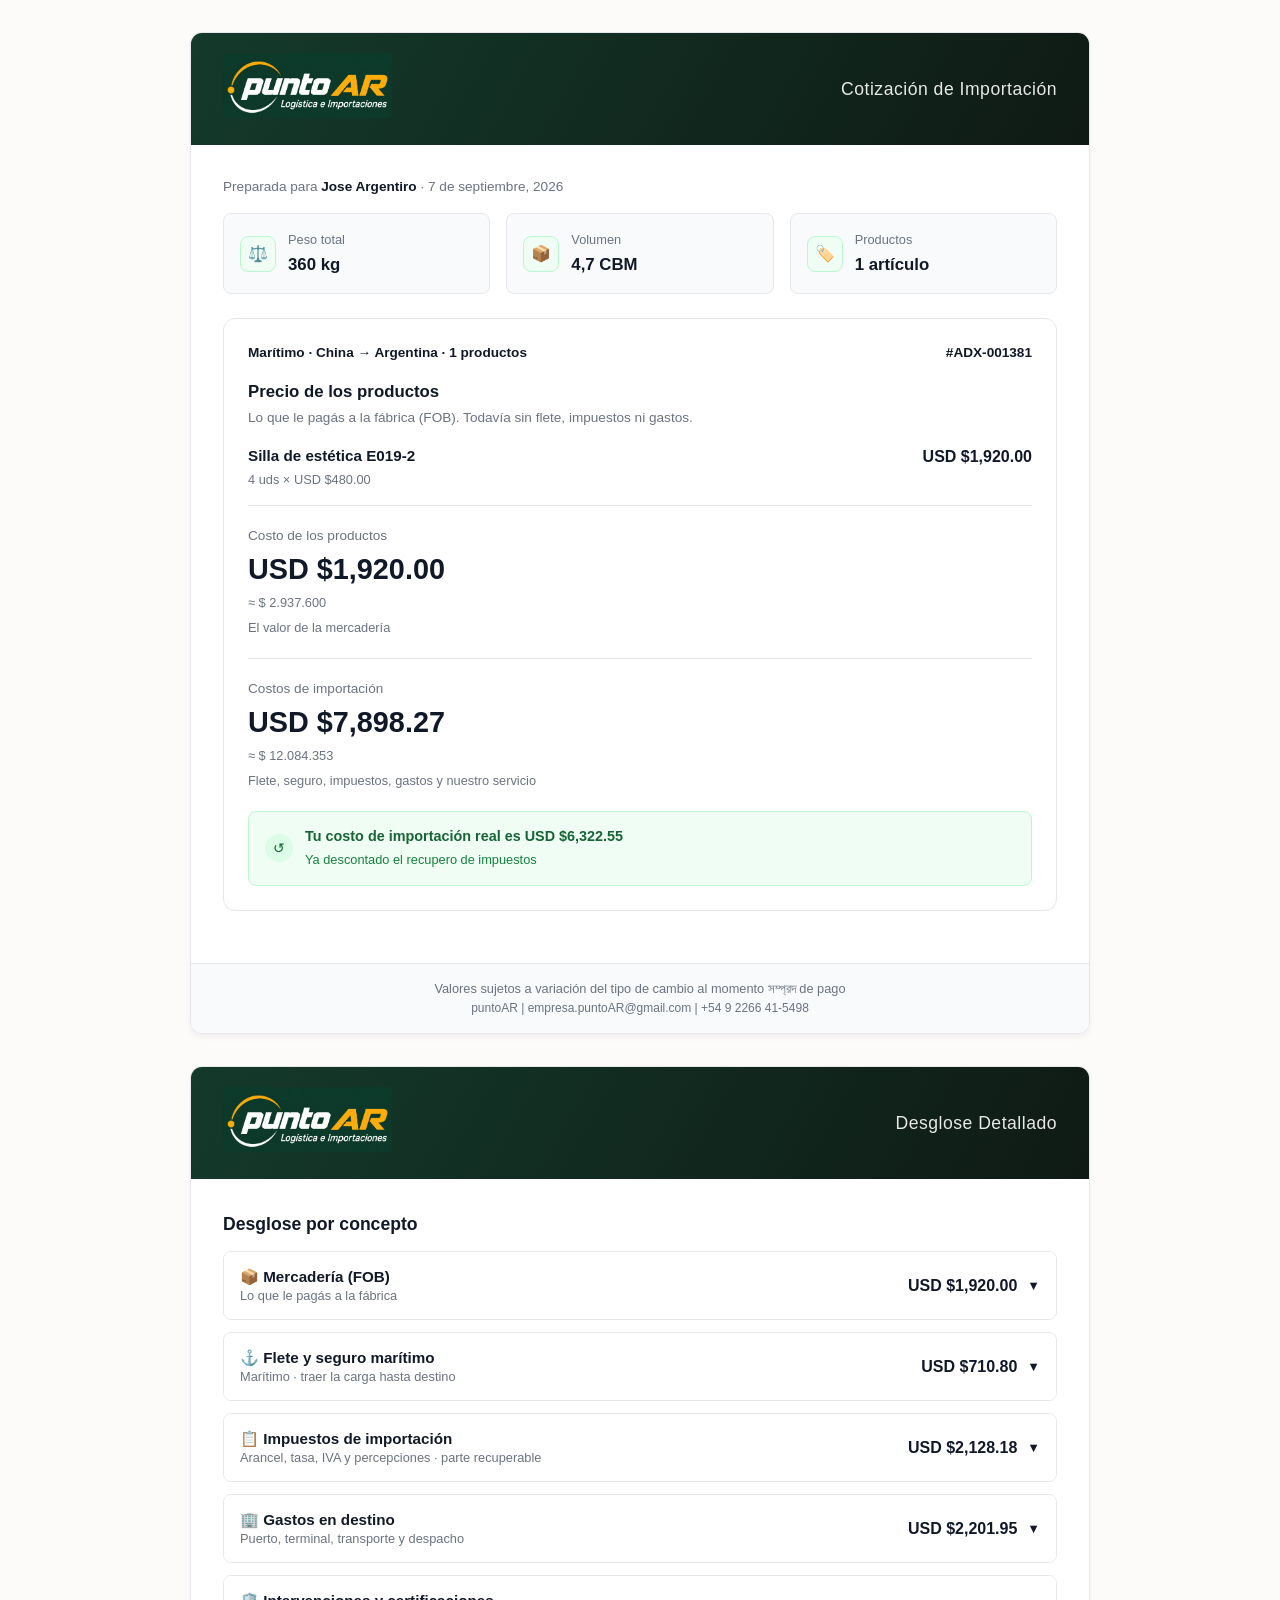
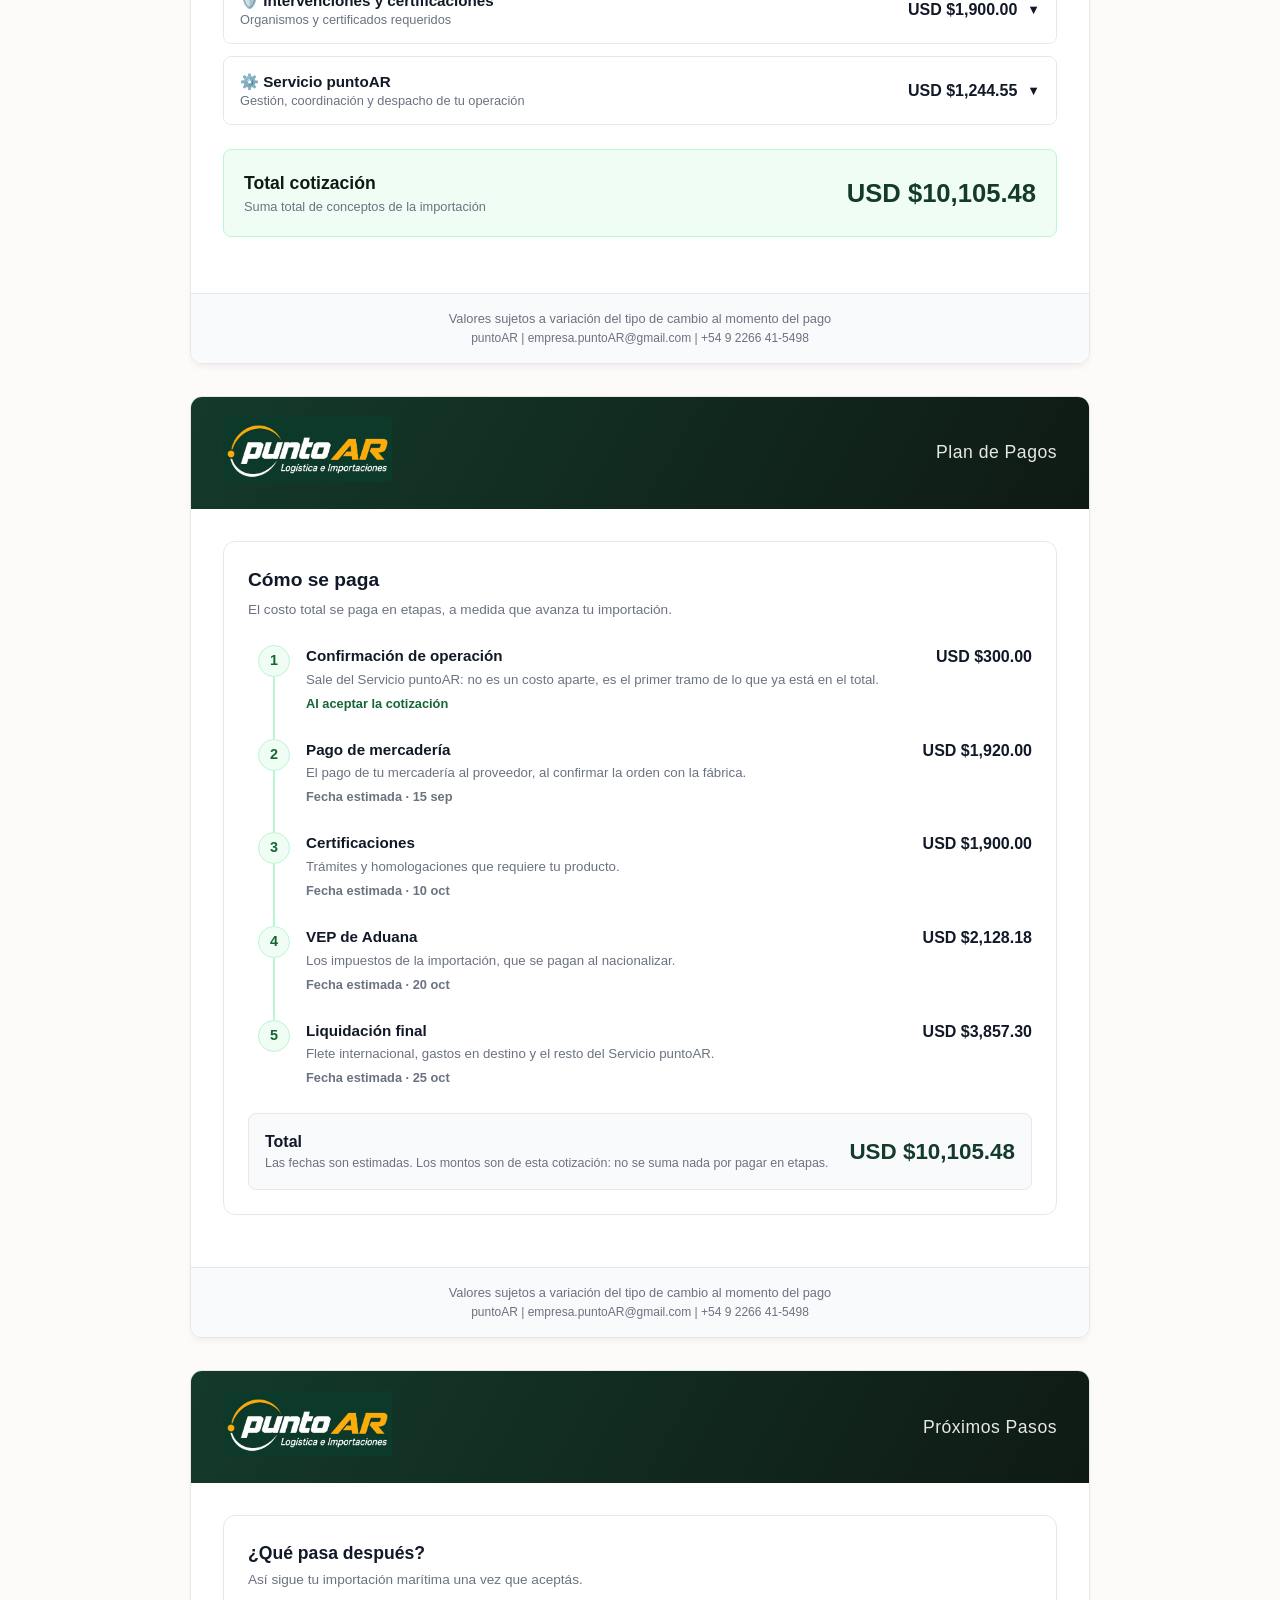
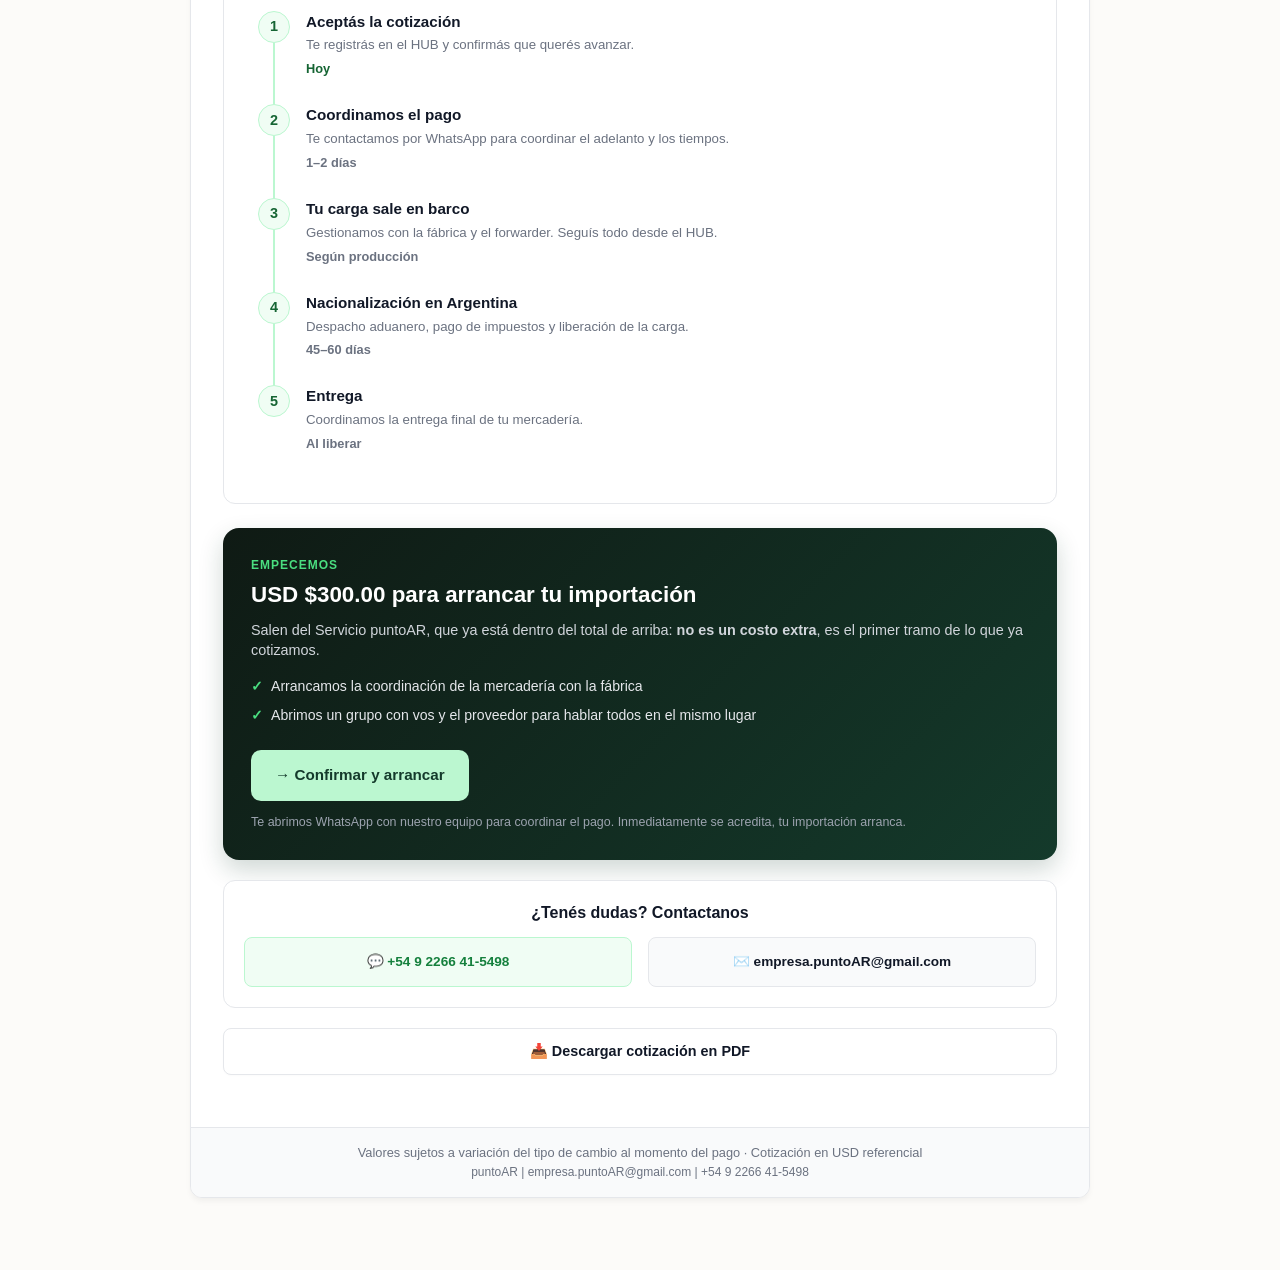
==== index.html @ 525eff0d "Update index.html" ====
<!DOCTYPE html>
<html lang="es">
<head>
    <meta charset="UTF-8">
    <meta name="viewport" content="width=device-width, initial-scale=1.0">
    <title>Cotización e Importación - PuntoAR</title>
    <style>
        :root {
            --primary-color: #143A2B;
            --primary-dark: #0F1A14;
            --bg-color: #fcfbf9;
            --card-bg: #ffffff;
            --text-main: #111827;
            --text-muted: #6b7280;
            --border-color: #e5e7eb;
            --accent-green: #f0fdf4;
            --border-green: #bbf7d0;
            --text-green: #166534;
        }
        * { box-sizing: border-box; margin: 0; padding: 0; font-family: -apple-system, BlinkMacSystemFont, 'Segoe UI', Roboto, Helvetica, Arial, sans-serif; }
        body { background-color: var(--bg-color); color: var(--text-main); line-height: 1.5; padding-bottom: 40px; }
        
        .page {
            max-width: 900px;
            margin: 32px auto;
            background: var(--card-bg);
            border: 1px solid var(--border-color);
            border-radius: 12px;
            box-shadow: 0 4px 6px -1px rgba(0, 0, 0, 0.05);
            overflow: hidden;
            display: flex;
            flex-direction: column;
            justify-content: space-between;
            page-break-after: always;
        }

        /* Encabezado actualizado con el degradado idéntico al logo de Aduanex */
        header { background: linear-gradient(120deg, rgb(20, 58, 43), rgb(15, 26, 20)); color: white; padding: 20px 32px; display: flex; justify-content: space-between; align-items: center; }
        .logo-container img { height: 65px; object-fit: contain; }
        .header-title { font-size: 1.1rem; font-weight: 500; letter-spacing: 0.5px; opacity: 0.9; }

        .page-content { padding: 32px; flex-grow: 1; }
        
        .client-info { font-size: 0.85rem; color: var(--text-muted); margin-bottom: 16px; font-weight: 500; }
        .client-info span { color: var(--text-main); font-weight: 600; }

        .summary-grid { display: grid; grid-template-columns: repeat(3, 1fr); gap: 16px; margin-bottom: 24px; }
        
        /* Estilos de las tarjetas con íconos integrados */
        .summary-card { background: #f9fafb; border: 1px solid var(--border-color); border-radius: 8px; padding: 16px; display: flex; align-items: center; gap: 12px; }
        .summary-icon { background: var(--accent-green); color: var(--text-green); width: 36px; height: 36px; border-radius: 8px; display: flex; align-items: center; justify-content: center; font-size: 1rem; flex-shrink: 0; border: 1px solid var(--border-green); }
        .summary-info span { font-size: 0.8rem; color: var(--text-muted); display: block; margin-bottom: 2px; }
        .summary-info strong { font-size: 1.05rem; color: var(--text-main); }

        .route-info { font-size: 0.85rem; color: var(--text-muted); margin-bottom: 16px; display: flex; justify-content: space-between; }
        .route-info span { font-weight: 600; color: var(--text-main); }

        .section-box { border: 1px solid var(--border-color); border-radius: 12px; padding: 24px; margin-bottom: 20px; background: white; }
        .box-title { font-size: 1.05rem; font-weight: 700; color: var(--text-main); margin-bottom: 4px; }
        .box-desc { font-size: 0.85rem; color: var(--text-muted); margin-bottom: 16px; }

        .product-item { display: flex; justify-content: space-between; align-items: flex-start; padding-bottom: 16px; border-bottom: 1px solid var(--border-color); margin-bottom: 20px; }
        .product-name { font-weight: 600; font-size: 0.95rem; color: var(--text-main); }
        .product-detail { font-size: 0.8rem; color: var(--text-muted); margin-top: 2px; }
        .product-price { font-weight: 700; font-size: 1rem; text-align: right; }

        .metric-block { margin-bottom: 20px; }
        .metric-label { font-size: 0.85rem; color: var(--text-muted); font-weight: 500; }
        .metric-value { font-size: 1.8rem; font-weight: 800; color: var(--text-main); margin-top: 2px; }
        .metric-sub { font-size: 0.8rem; color: var(--text-muted); margin-top: 2px; }

        .recupero-banner { background-color: var(--accent-green); border: 1px solid var(--border-green); border-radius: 8px; padding: 14px 16px; display: flex; align-items: center; gap: 12px; margin-top: 20px; }
        .recupero-icon { background: #dcfce7; color: var(--text-green); width: 28px; height: 28px; border-radius: 50%; display: flex; align-items: center; justify-content: center; font-size: 0.9rem; flex-shrink: 0; }
        .recupero-text strong { font-size: 0.9rem; color: var(--text-green); display: block; }
        .recupero-text span { font-size: 0.8rem; color: #15803d; }

        /* Botón de Descarga PDF */
        .btn-pdf { display: flex; align-items: center; justify-content: center; gap: 8px; width: 100%; background: #ffffff; border: 1px solid var(--border-color); border-radius: 8px; padding: 14px; font-weight: 600; font-size: 0.9rem; color: var(--text-main); cursor: pointer; text-decoration: none; margin-bottom: 20px; box-shadow: 0 1px 2px rgba(0,0,0,0.02); transition: background 0.2s; }
        .btn-pdf:hover { background: #f9fafb; }

        /* Acordeones y líneas de tiempo */
        .accordion-item { border: 1px solid var(--border-color); border-radius: 8px; margin-bottom: 12px; background: white; overflow: hidden; }
        .accordion-header { width: 100%; display: flex; justify-content: space-between; align-items: center; padding: 16px; background: #fff; border: none; cursor: pointer; text-align: left; }
        .accordion-header:hover { background: #f9fafb; }
        .accordion-title { font-weight: 700; font-size: 0.95rem; color: var(--text-main); display: flex; align-items: center; gap: 10px; }
        .accordion-subtitle { font-size: 0.8rem; color: var(--text-muted); margin-top: 2px; }
        .accordion-price { font-weight: 700; font-size: 1rem; color: var(--text-main); display: flex; align-items: center; gap: 10px; }
        .accordion-content { display: none; padding: 16px; background: #fcfbf9; border-top: 1px solid var(--border-color); }
        .sub-row { display: flex; justify-content: space-between; font-size: 0.88rem; padding: 8px 0; border-bottom: 1px dashed var(--border-color); color: var(--text-muted); }
        .sub-row:last-child { border-bottom: none; }
        .sub-row span:last-child { font-weight: 600; color: var(--text-main); }

        /* Timeline / Etapas con montos alineados a la derecha */
        .timeline-container { position: relative; padding-left: 10px; }
        .timeline-step { display: flex; gap: 16px; margin-bottom: 24px; position: relative; align-items: flex-start; }
        .timeline-step:not(:last-child)::before { content: ''; position: absolute; left: 15px; top: 32px; bottom: -28px; width: 2px; background: var(--border-green); }
        .timeline-number { background: var(--accent-green); color: var(--text-green); width: 32px; height: 32px; border-radius: 50%; display: flex; align-items: center; justify-content: center; font-weight: 700; font-size: 0.9rem; flex-shrink: 0; border: 1px solid var(--border-green); }
        .timeline-content { display: flex; justify-content: space-between; align-items: flex-start; gap: 12px; width: 100%; }
        .timeline-text { flex-grow: 1; }
        .timeline-text h4 { font-size: 0.95rem; font-weight: 700; color: var(--text-main); margin-bottom: 2px; }
        .timeline-text p { font-size: 0.83rem; color: var(--text-muted); }
        .timeline-text .time-badge { font-size: 0.8rem; color: var(--text-green); font-weight: 600; margin-top: 4px; display: inline-block; }
        .timeline-amount { font-weight: 800; font-size: 1rem; color: var(--text-main); text-align: right; white-space: nowrap; }

        /* Tarjeta oscura "Empecemos" */
        .dark-card { background: linear-gradient(135deg, #0F1A14, #143A2B); color: white; border-radius: 16px; padding: 28px; margin-bottom: 20px; box-shadow: 0 10px 25px rgba(20, 58, 43, 0.2); }
        .dark-card h3 { font-size: 1.4rem; font-weight: 800; margin-bottom: 8px; }
        .dark-card p { font-size: 0.9rem; color: #d1d5db; margin-bottom: 16px; line-height: 1.4; }
        .feature-list { list-style: none; margin-bottom: 24px; }
        .feature-list li { font-size: 0.88rem; color: #e5e7eb; margin-bottom: 8px; display: flex; align-items: center; gap: 8px; }
        .feature-list li span { color: #4ade80; font-weight: bold; }
        .btn-confirm { background: #bbf7d0; color: #143A2B; border: none; padding: 14px 24px; border-radius: 10px; font-weight: 700; font-size: 0.95rem; cursor: pointer; display: inline-flex; align-items: center; gap: 8px; text-decoration: none; transition: background 0.2s; }
        .btn-confirm:hover { background: #86efac; }

        /* Contacto Grid Optimizado */
        .contact-grid { display: grid; grid-template-columns: 1fr 1fr; gap: 16px; margin-top: 10px; }
        .contact-box { background: #f9fafb; border: 1px solid var(--border-color); border-radius: 8px; padding: 14px 10px; text-align: center; text-decoration: none; color: var(--text-main); display: flex; align-items: center; justify-content: center; gap: 8px; font-weight: 600; font-size: 0.85rem; }
        .contact-box.whatsapp { background: #f0fdf4; border-color: #bbf7d0; color: #15803d; }

        footer { text-align: center; font-size: 0.8rem; color: var(--text-muted); border-top: 1px solid var(--border-color); padding: 16px 20px; line-height: 1.4; background: #f9fafb; }
        footer div { margin-top: 2px; font-size: 0.75rem; }

        /* Media Queries */
        @media (max-width: 600px) {
            body { padding: 12px; }
            .page { margin: 12px auto; border-radius: 8px; }
            .page-content { padding: 16px; }
            header { padding: 16px; flex-direction: column; gap: 10px; text-align: center; }
            .summary-grid { grid-template-columns: 1fr; gap: 10px; }
            .timeline-content { flex-direction: column; align-items: flex-start; gap: 6px; }
            .timeline-amount { text-align: left; }
            .contact-grid { grid-template-columns: 1fr; }
            .contact-box.whatsapp { font-size: 0.9rem; letter-spacing: -0.2px; }
        }

        @media print {
            body { background: white; -webkit-print-color-adjust: exact; print-color-adjust: exact; }
            .page { border: none; box-shadow: none; margin: 0; max-width: 100%; page-break-after: always; }
            .accordion-content { display: block !important; }
            .btn-pdf { display: none !important; }
        }
    </style>
</head>
<body>

    <!-- ================= PÁGINA 1: RESUMEN EJECUTIVO ================= -->
    <div class="page">
        <div>
            <header>
                <div class="logo-container">
                    <img src="puntoAR_logo_placa_blanca_alargada2.png" alt="PuntoAR Logo">
                </div>
                <div class="header-title">Cotización de Importación</div>
            </header>

            <div class="page-content">
                <div class="client-info">
                    Preparada para <span>Jose Argentiro</span> · 7 de septiembre, 2026
                </div>

                <!-- Tarjetas superiores con íconos agregados -->
                <div class="summary-grid">
                    <div class="summary-card">
                        <div class="summary-icon">⚖️</div>
                        <div class="summary-info">
                            <span>Peso total</span>
                            <strong>360 kg</strong>
                        </div>
                    </div>
                    <div class="summary-card">
                        <div class="summary-icon">📦</div>
                        <div class="summary-info">
                            <span>Volumen</span>
                            <strong>4,7 CBM</strong>
                        </div>
                    </div>
                    <div class="summary-card">
                        <div class="summary-icon">🏷️</div>
                        <div class="summary-info">
                            <span>Productos</span>
                            <strong>1 artículo</strong>
                        </div>
                    </div>
                </div>

                <div class="section-box">
                    <div class="route-info">
                        <span>Marítimo · China → Argentina · 1 productos</span>
                        <span>#ADX-001381</span>
                    </div>

                    <div class="box-title">Precio de los productos</div>
                    <div class="box-desc">Lo que le pagás a la fábrica (FOB). Todavía sin flete, impuestos ni gastos.</div>

                    <div class="product-item">
                        <div>
                            <div class="product-name">Silla de estética E019-2</div>
                            <div class="product-detail">4 uds × USD $480.00</div>
                        </div>
                        <div class="product-price">USD $1,920.00</div>
                    </div>

                    <div class="metric-block" style="border-bottom: 1px solid var(--border-color); padding-bottom: 20px; margin-bottom: 20px;">
                        <div class="metric-label">Costo de los productos</div>
                        <div class="metric-value">USD $1,920.00</div>
                        <div class="metric-sub">≈ $ 2.937.600</div>
                        <div style="font-size: 0.8rem; color: var(--text-muted); margin-top: 6px;">El valor de la mercadería</div>
                    </div>

                    <div class="metric-block">
                        <div class="metric-label">Costos de importación</div>
                        <div class="metric-value">USD $7,898.27</div>
                        <div class="metric-sub">≈ $ 12.084.353</div>
                        <div style="font-size: 0.8rem; color: var(--text-muted); margin-top: 6px;">Flete, seguro, impuestos, gastos y nuestro servicio</div>
                    </div>

                    <!-- Banner de Recupero -->
                    <div class="recupero-banner">
                        <div class="recupero-icon">↺</div>
                        <div class="recupero-text">
                            <strong>Tu costo de importación real es USD $6,322.55</strong>
                            <span>Ya descontado el recupero de impuestos</span>
                        </div>
                    </div>
                </div>
            </div>
        </div>

        <footer>
            Valores sujetos a variación del tipo de cambio al momento সম্প্রদ de pago
            <div>puntoAR | empresa.puntoAR@gmail.com | +54 9 2266 41-5498</div>
        </footer>
    </div>

    <!-- ================= PÁGINA 2: DESGLOSE DETALLADO CON ACORDEONES ================= -->
    <div class="page">
        <div>
            <header>
                <div class="logo-container">
                    <img src="puntoAR_logo_placa_blanca_alargada2.png" alt="PuntoAR Logo">
                </div>
                <div class="header-title">Desglose Detallado</div>
            </header>

            <div class="page-content">
                <div style="margin-bottom: 24px;">
                    <h3 style="font-size: 1.1rem; margin-bottom: 14px; font-weight: 700;">Desglose por concepto</h3>

                    <!-- 1. Mercadería (FOB) -->
                    <div class="accordion-item">
                        <button class="accordion-header" onclick="toggleAccordion('fob-content', this)">
                            <div>
                                <div class="accordion-title">📦 Mercadería (FOB)</div>
                                <div class="accordion-subtitle">Lo que le pagás a la fábrica</div>
                            </div>
                            <div class="accordion-price">USD $1,920.00 <span style="font-size:0.8rem">▼</span></div>
                        </button>
                        <div id="fob-content" class="accordion-content">
                            <div class="sub-row"><span>Silla de estética E019-2 (4 uds)</span><span>USD $1,920.00</span></div>
                        </div>
                    </div>

                    <!-- 2. Flete y seguro marítimo -->
                    <div class="accordion-item">
                        <button class="accordion-header" onclick="toggleAccordion('flete-content', this)">
                            <div>
                                <div class="accordion-title">⚓ Flete y seguro marítimo</div>
                                <div class="accordion-subtitle">Marítimo · traer la carga hasta destino</div>
                            </div>
                            <div class="accordion-price">USD $710.80 <span style="font-size:0.8rem">▼</span></div>
                        </button>
                        <div id="flete-content" class="accordion-content">
                            <div class="sub-row"><span>Flete internacional</span><span>USD $684.75</span></div>
                            <div class="sub-row"><span>Seguro internacional</span><span>USD $26.05</span></div>
                        </div>
                    </div>

                    <!-- 3. Impuestos de importación -->
                    <div class="accordion-item">
                        <button class="accordion-header" onclick="toggleAccordion('impuestos-content', this)">
                            <div>
                                <div class="accordion-title">📋 Impuestos de importación</div>
                                <div class="accordion-subtitle">Arancel, tasa, IVA y percepciones · parte recuperable</div>
                            </div>
                            <div class="accordion-price">USD $2,128.18 <span style="font-size:0.8rem">▼</span></div>
                        </button>
                        <div id="impuestos-content" class="accordion-content">
                            <div class="sub-row"><span>Derechos de importación (arancel)</span><span>USD $473.54</span></div>
                            <div class="sub-row"><span>Tasa estadística</span><span>USD $78.92</span></div>
                            <div class="sub-row"><span>IVA</span><span>USD $668.49</span></div>
                            <div class="sub-row"><span>IVA adicional</span><span>USD $636.65</span></div>
                            <div class="sub-row"><span>Percepción IIBB</span><span>USD $79.58</span></div>
                            <div class="sub-row"><span>Percepción Ganancias</span><span>USD $191.00</span></div>
                        </div>
                    </div>

                    <!-- 4. Gastos en destino -->
                    <div class="accordion-item">
                        <button class="accordion-header" onclick="toggleAccordion('gastos-content', this)">
                            <div>
                                <div class="accordion-title">🏢 Gastos en destino</div>
                                <div class="accordion-subtitle">Puerto, terminal, transporte y despacho</div>
                            </div>
                            <div class="accordion-price">USD $2,201.95 <span style="font-size:0.8rem">▼</span></div>
                        </button>
                        <div id="gastos-content" class="accordion-content">
                            <div class="sub-row"><span>Tasa AGP (LCL)</span><span>USD $18.89</span></div>
                            <div class="sub-row"><span>Manejo de documentación (LCL)</span><span>USD $75.00</span></div>
                            <div class="sub-row"><span>Gastos administrativos depósito LCL</span><span>USD $80.00</span></div>
                            <div class="sub-row"><span>CF TLAT</span><span>USD $90.00</span></div>
                            <div class="sub-row"><span>Gastos operativos</span><span>USD $300.00</span></div>
                            <div class="sub-row"><span>Desconsolidación</span><span>USD $118.06</span></div>
                            <div class="sub-row"><span>Emisión BL</span><span>USD $65.00</span></div>
                            <div class="sub-row"><span>Depósito fiscal LCL 0 - 5 m³</span><span>USD $865.00</span></div>
                            <div class="sub-row"><span>Entrega LCL 0 - 5 m³</span><span>USD $165.00</span></div>
                            <div class="sub-row"><span>Aduana y liberación</span><span>USD $350.00</span></div>
                        </div>
                    </div>

                    <!-- 5. Intervenciones y certificaciones -->
                    <div class="accordion-item">
                        <button class="accordion-header" onclick="toggleAccordion('cert-content', this)">
                            <div>
                                <div class="accordion-title">🛡️ Intervenciones y certificaciones</div>
                                <div class="accordion-subtitle">Organismos y certificados requeridos</div>
                            </div>
                            <div class="accordion-price">USD $1,900.00 <span style="font-size:0.8rem">▼</span></div>
                        </button>
                        <div id="cert-content" class="accordion-content">
                            <div class="sub-row"><span>ANMAT</span><span>USD $600.00</span></div>
                            <div class="sub-row"><span>Seguridad Eléctrica (certificación completa)</span><span>USD $1,300.00</span></div>
                        </div>
                    </div>

                    <!-- 6. Servicio puntoAR -->
                    <div class="accordion-item">
                        <button class="accordion-header" onclick="toggleAccordion('aduanex-content', this)">
                            <div>
                                <div class="accordion-title">⚙️ Servicio puntoAR</div>
                                <div class="accordion-subtitle">Gestión, coordinación y despacho de tu operación</div>
                            </div>
                            <div class="accordion-price">USD $1,244.55 <span style="font-size:0.8rem">▼</span></div>
                        </button>
                        <div id="aduanex-content" class="accordion-content">
                            <div class="sub-row"><span>Gestión y coordinación de la operación</span><span>USD $1,244.55</span></div>
                        </div>
                    </div>

                </div>

                <!-- Total de la cotización -->
                <div style="background: #f0fdf4; border: 1px solid #bbf7d0; border-radius: 8px; padding: 20px; display: flex; justify-content: space-between; align-items: center; margin-bottom: 24px;">
                    <div>
                        <strong style="font-size: 1.1rem; color: var(--primary-dark);">Total cotización</strong>
                        <p style="font-size: 0.8rem; color: var(--text-muted);">Suma total de conceptos de la importación</p>
                    </div>
                    <div style="font-size: 1.6rem; font-weight: 800; color: var(--primary-color);">USD $10,105.48</div>
                </div>
            </div>
        </div>

        <footer>
            Valores sujetos a variación del tipo de cambio al momento del pago
            <div>puntoAR | empresa.puntoAR@gmail.com | +54 9 2266 41-5498</div>
        </footer>
    </div>

    <!-- ================= PÁGINA 3: CÓMO SE PAGA (ETAPAS) ================= -->
    <div class="page">
        <div>
            <header>
                <div class="logo-container">
                    <img src="puntoAR_logo_placa_blanca_alargada2.png" alt="PuntoAR Logo">
                </div>
                <div class="header-title">Plan de Pagos</div>
            </header>

            <div class="page-content">
                <div class="section-box">
                    <div class="box-title" style="font-size: 1.2rem; margin-bottom: 6px;">Cómo se paga</div>
                    <div class="box-desc" style="margin-bottom: 24px;">El costo total se paga en etapas, a medida que avanza tu importación.</div>

                    <!-- Lista de pagos por etapas con montos alineados a la derecha -->
                    <div class="timeline-container">
                        <div class="timeline-step">
                            <div class="timeline-number">1</div>
                            <div class="timeline-content">
                                <div class="timeline-text">
                                    <h4>Confirmación de operación</h4>
                                    <p>Sale del Servicio puntoAR: no es un costo aparte, es el primer tramo de lo que ya está en el total.</p>
                                    <span class="time-badge">Al aceptar la cotización</span>
                                </div>
                                <div class="timeline-amount">USD $300.00</div>
                            </div>
                        </div>

                        <div class="timeline-step">
                            <div class="timeline-number">2</div>
                            <div class="timeline-content">
                                <div class="timeline-text">
                                    <h4>Pago de mercadería</h4>
                                    <p>El pago de tu mercadería al proveedor, al confirmar la orden con la fábrica.</p>
                                    <span class="time-badge" style="color: var(--text-muted);">Fecha estimada · 15 sep</span>
                                </div>
                                <div class="timeline-amount">USD $1,920.00</div>
                            </div>
                        </div>

                        <div class="timeline-step">
                            <div class="timeline-number">3</div>
                            <div class="timeline-content">
                                <div class="timeline-text">
                                    <h4>Certificaciones</h4>
                                    <p>Trámites y homologaciones que requiere tu producto.</p>
                                    <span class="time-badge" style="color: var(--text-muted);">Fecha estimada · 10 oct</span>
                                </div>
                                <div class="timeline-amount">USD $1,900.00</div>
                            </div>
                        </div>

                        <div class="timeline-step">
                            <div class="timeline-number">4</div>
                            <div class="timeline-content">
                                <div class="timeline-text">
                                    <h4>VEP de Aduana</h4>
                                    <p>Los impuestos de la importación, que se pagan al nacionalizar.</p>
                                    <span class="time-badge" style="color: var(--text-muted);">Fecha estimada · 20 oct</span>
                                </div>
                                <div class="timeline-amount">USD $2,128.18</div>
                            </div>
                        </div>

                        <div class="timeline-step">
                            <div class="timeline-number">5</div>
                            <div class="timeline-content">
                                <div class="timeline-text">
                                    <h4>Liquidación final</h4>
                                    <p>Flete internacional, gastos en destino y el resto del Servicio puntoAR.</p>
                                    <span class="time-badge" style="color: var(--text-muted);">Fecha estimada · 25 oct</span>
                                </div>
                                <div class="timeline-amount">USD $3,857.30</div>
                            </div>
                        </div>
                    </div>

                    <!-- Total box menor -->
                    <div style="background: #f9fafb; border: 1px solid var(--border-color); border-radius: 8px; padding: 16px; margin-top: 24px; display: flex; justify-content: space-between; align-items: center;">
                        <div>
                            <strong style="font-size: 1rem; color: var(--text-main);">Total</strong>
                            <p style="font-size: 0.78rem; color: var(--text-muted);">Las fechas son estimadas. Los montos son de esta cotización: no se suma nada por pagar en etapas.</p>
                        </div>
                        <div style="font-size: 1.4rem; font-weight: 800; color: var(--primary-color);">USD $10,105.48</div>
                    </div>
                </div>
            </div>
        </div>

        <footer>
            Valores sujetos a variación del tipo de cambio al momento del pago
            <div>puntoAR | empresa.puntoAR@gmail.com | +54 9 2266 41-5498</div>
        </footer>
    </div>

    <!-- ================= PÁGINA 4: QUÉ PASA DESPUÉS Y EMPECEMOS ================= -->
    <div class="page">
        <div>
            <header>
                <div class="logo-container">
                    <img src="puntoAR_logo_placa_blanca_alargada2.png" alt="PuntoAR Logo">
                </div>
                <div class="header-title">Próximos Pasos</div>
            </header>

            <div class="page-content">
                <!-- ¿Qué pasa después? -->
                <div class="section-box" style="margin-bottom: 24px;">
                    <div class="box-title" style="font-size: 1.1rem; margin-bottom: 4px;">¿Qué pasa después?</div>
                    <div class="box-desc" style="margin-bottom: 20px;">Así sigue tu importación marítima una vez que aceptás.</div>

                    <div class="timeline-container">
                        <div class="timeline-step">
                            <div class="timeline-number">1</div>
                            <div class="timeline-content">
                                <div class="timeline-text">
                                    <h4>Aceptás la cotización</h4>
                                    <p>Te registrás en el HUB y confirmás que querés avanzar.</p>
                                    <span class="time-badge">Hoy</span>
                                </div>
                            </div>
                        </div>

                        <div class="timeline-step">
                            <div class="timeline-number">2</div>
                            <div class="timeline-content">
                                <div class="timeline-text">
                                    <h4>Coordinamos el pago</h4>
                                    <p>Te contactamos por WhatsApp para coordinar el adelanto y los tiempos.</p>
                                    <span class="time-badge" style="color: var(--text-muted);">1–2 días</span>
                                </div>
                            </div>
                        </div>

                        <div class="timeline-step">
                            <div class="timeline-number">3</div>
                            <div class="timeline-content">
                                <div class="timeline-text">
                                    <h4>Tu carga sale en barco</h4>
                                    <p>Gestionamos con la fábrica y el forwarder. Seguís todo desde el HUB.</p>
                                    <span class="time-badge" style="color: var(--text-muted);">Según producción</span>
                                </div>
                            </div>
                        </div>

                        <div class="timeline-step">
                            <div class="timeline-number">4</div>
                            <div class="timeline-content">
                                <div class="timeline-text">
                                    <h4>Nacionalización en Argentina</h4>
                                    <p>Despacho aduanero, pago de impuestos y liberación de la carga.</p>
                                    <span class="time-badge" style="color: var(--text-muted);">45–60 días</span>
                                </div>
                            </div>
                        </div>

                        <div class="timeline-step">
                            <div class="timeline-number">5</div>
                            <div class="timeline-content">
                                <div class="timeline-text">
                                    <h4>Entrega</h4>
                                    <p>Coordinamos la entrega final de tu mercadería.</p>
                                    <span class="time-badge" style="color: var(--text-muted);">Al liberar</span>
                                </div>
                            </div>
                        </div>
                    </div>
                </div>

                <!-- Tarjeta Oscura Empecemos -->
                <div class="dark-card">
                    <span style="font-size: 0.75rem; font-weight: 700; letter-spacing: 1px; color: #4ade80; text-transform: uppercase; display: block; margin-bottom: 4px;">Empecemos</span>
                    <h3>USD $300.00 para arrancar tu importación</h3>
                    <p>Salen del Servicio puntoAR, que ya está dentro del total de arriba: <strong>no es un costo extra</strong>, es el primer tramo de lo que ya cotizamos.</p>
                    
                    <ul class="feature-list">
                        <li><span>✓</span> Arrancamos la coordinación de la mercadería con la fábrica</li>
                        <li><span>✓</span> Abrimos un grupo con vos y el proveedor para hablar todos en el mismo lugar</li>
                    </ul>

                    <a href="https://wa.me/5492266415498" target="_blank" class="btn-confirm">
                        → Confirmar y arrancar
                    </a>
                    <div style="font-size: 0.78rem; color: #9ca3af; margin-top: 12px;">
                        Te abrimos WhatsApp con nuestro equipo para coordinar el pago. Inmediatamente se acredita, tu importación arranca.
                    </div>
                </div>

                <!-- Bloque de Dudas / Contacto -->
                <div class="section-box" style="text-align: center; padding: 20px;">
                    <div style="font-weight: 700; font-size: 1rem; margin-bottom: 12px;">¿Tenés dudas? Contactanos</div>
                    <div class="contact-grid">
                        <a href="https://wa.me/5492266415498" class="contact-box whatsapp">
                            💬 +54 9 2266 41-5498
                        </a>
                        <a href="mailto:empresa.puntoAR@gmail.com" class="contact-box">
                            ✉️ empresa.puntoAR@gmail.com
                        </a>
                    </div>
                </div>

                <!-- Botón de Descarga PDF al final -->
                <button onclick="guardarPDF()" class="btn-pdf">
                    📥 Descargar cotización en PDF
                </button>
            </div>
        </div>

        <footer>
            Valores sujetos a variación del tipo de cambio al momento del pago · Cotización en USD referencial
            <div>puntoAR | empresa.puntoAR@gmail.com | +54 9 2266 41-5498</div>
        </footer>
    </div>

    <script>
        function toggleAccordion(id, btn) {
            const content = document.getElementById(id);
            const arrow = btn.querySelector('.accordion-price span');
            if (content.style.display === 'block') {
                content.style.display = 'none';
                arrow.textContent = '▼';
            } else {
                content.style.display = 'block';
                arrow.textContent = '▲';
            }
        }

        function guardarPDF() {
            if (navigator.share) {
                navigator.share({
                    title: 'Cotización de Importación - PuntoAR',
                    text: 'Revisá los detalles de tu cotización de importación.',
                    url: window.location.href
                }).catch(() => {
                    window.print();
                });
            } else {
                window.print();
            }
        }
    </script>
</body>
</html>
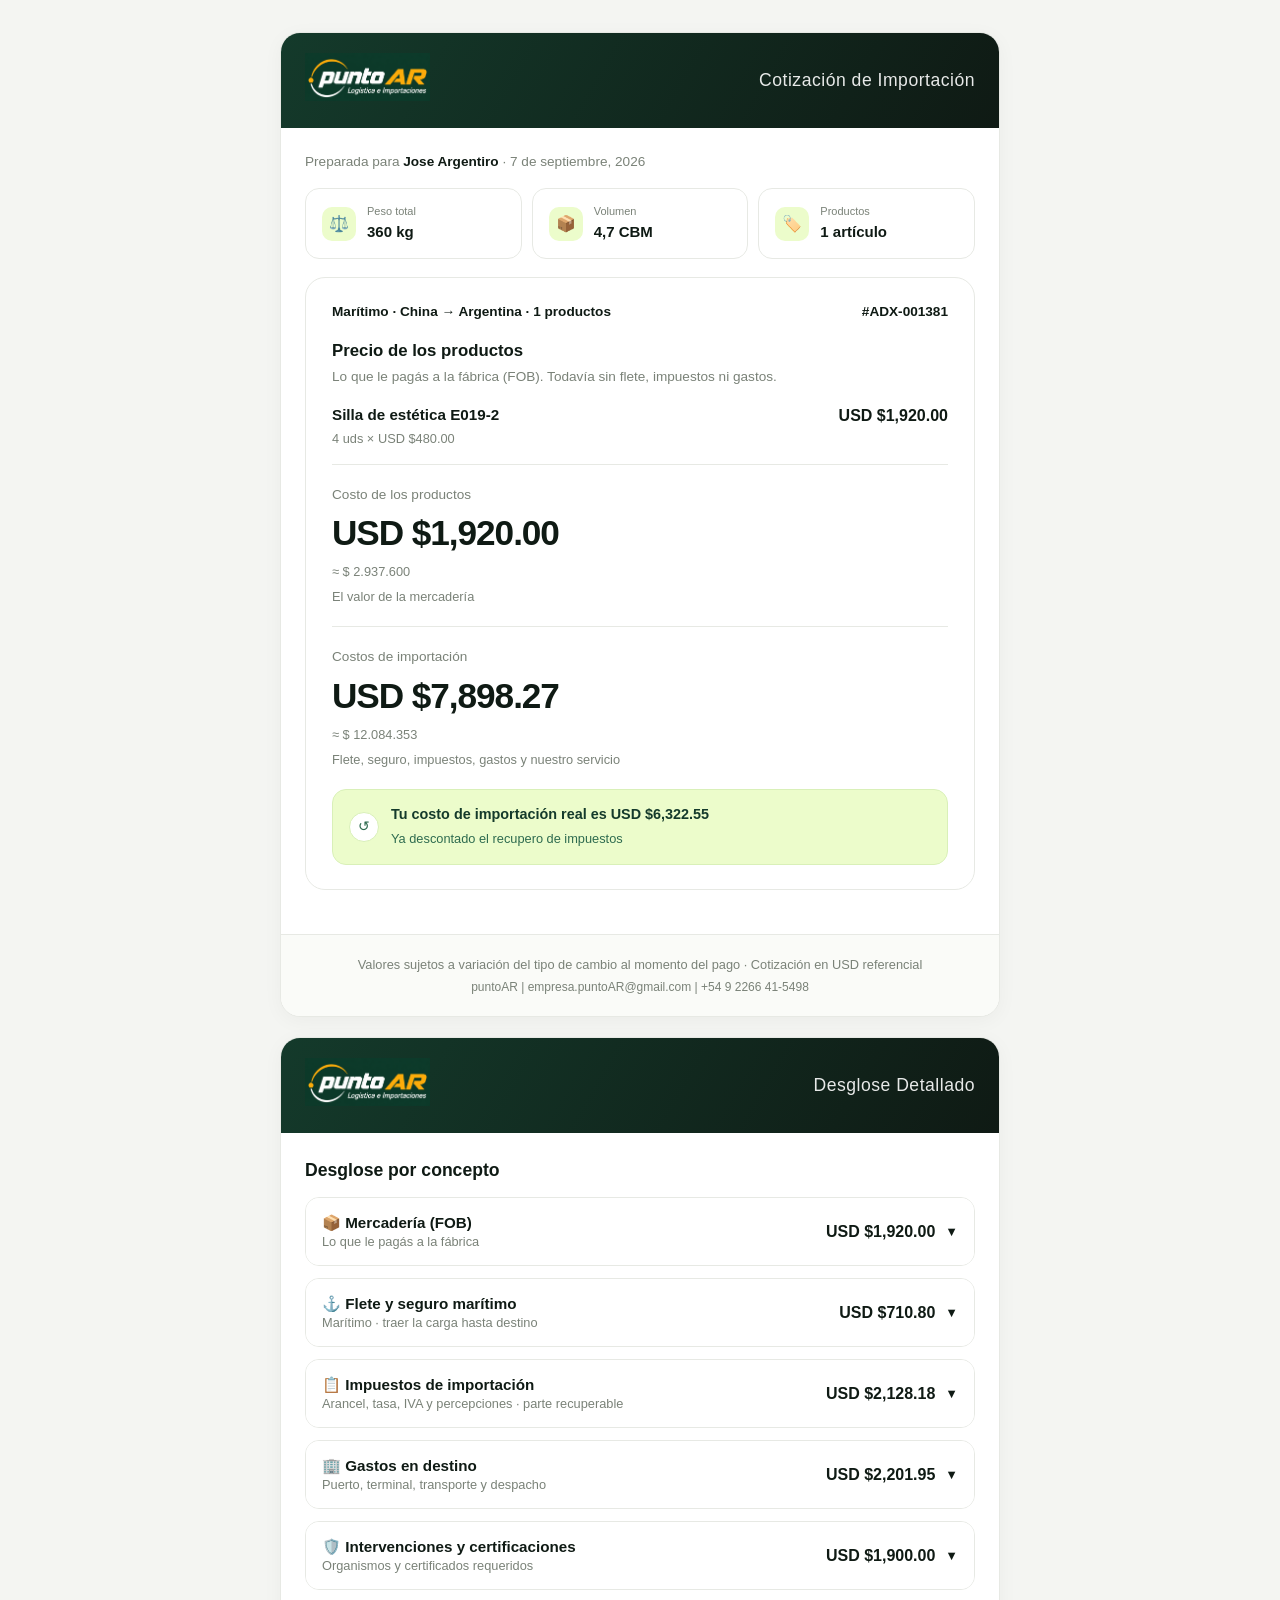
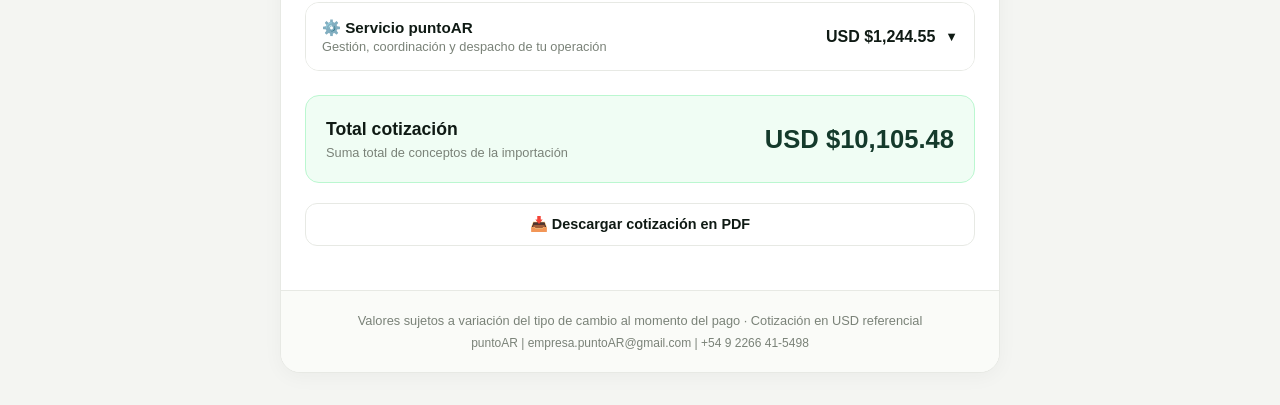
==== commit f8027de2: "Update index.html" ====
--- a/index.html
+++ b/index.html
@@ -8,25 +8,26 @@
         :root {
             --primary-color: #143A2B;
             --primary-dark: #0F1A14;
-            --bg-color: #fcfbf9;
+            --bg-color: #f4f5f2;
             --card-bg: #ffffff;
-            --text-main: #111827;
-            --text-muted: #6b7280;
-            --border-color: #e5e7eb;
-            --accent-green: #f0fdf4;
-            --border-green: #bbf7d0;
-            --text-green: #166534;
+            --text-main: #0F1A14;
+            --text-muted: #7A8278;
+            --border-color: #e7e9e4;
+            --accent-green: #ecfccb;
+            --border-green: #d9f0b8;
+            --text-green: #2E6B4F;
         }
         * { box-sizing: border-box; margin: 0; padding: 0; font-family: -apple-system, BlinkMacSystemFont, 'Segoe UI', Roboto, Helvetica, Arial, sans-serif; }
-        body { background-color: var(--bg-color); color: var(--text-main); line-height: 1.5; padding-bottom: 40px; }
+        body { background-color: var(--bg-color); color: var(--text-main); line-height: 1.5; padding: 12px; }
         
+        /* Contenedor principal idéntico a Aduanex (Fluido y adaptable) */
         .page {
-            max-width: 900px;
-            margin: 32px auto;
+            max-width: 720px;
+            margin: 20px auto;
             background: var(--card-bg);
             border: 1px solid var(--border-color);
-            border-radius: 12px;
-            box-shadow: 0 4px 6px -1px rgba(0, 0, 0, 0.05);
+            border-radius: 20px;
+            box-shadow: 0 4px 20px rgba(15, 26, 20, 0.04);
             overflow: hidden;
             display: flex;
             flex-direction: column;
@@ -34,107 +35,80 @@
             page-break-after: always;
         }
 
-        /* Encabezado actualizado con el degradado idéntico al logo de Aduanex */
-        header { background: linear-gradient(120deg, rgb(20, 58, 43), rgb(15, 26, 20)); color: white; padding: 20px 32px; display: flex; justify-content: space-between; align-items: center; }
-        .logo-container img { height: 65px; object-fit: contain; }
+        /* Encabezado con degradado exacto */
+        header { background: linear-gradient(120deg, rgb(20, 58, 43), rgb(15, 26, 20)); color: white; padding: 20px 24px; display: flex; justify-content: space-between; align-items: center; flex-wrap: wrap; gap: 12px; }
+        .logo-container img { height: 48px; object-fit: contain; }
         .header-title { font-size: 1.1rem; font-weight: 500; letter-spacing: 0.5px; opacity: 0.9; }
 
-        .page-content { padding: 32px; flex-grow: 1; }
+        .page-content { padding: 24px; flex-grow: 1; }
         
         .client-info { font-size: 0.85rem; color: var(--text-muted); margin-bottom: 16px; font-weight: 500; }
-        .client-info span { color: var(--text-main); font-weight: 600; }
-
-        .summary-grid { display: grid; grid-template-columns: repeat(3, 1fr); gap: 16px; margin-bottom: 24px; }
-        
-        /* Estilos de las tarjetas con íconos integrados */
-        .summary-card { background: #f9fafb; border: 1px solid var(--border-color); border-radius: 8px; padding: 16px; display: flex; align-items: center; gap: 12px; }
-        .summary-icon { background: var(--accent-green); color: var(--text-green); width: 36px; height: 36px; border-radius: 8px; display: flex; align-items: center; justify-content: center; font-size: 1rem; flex-shrink: 0; border: 1px solid var(--border-green); }
-        .summary-info span { font-size: 0.8rem; color: var(--text-muted); display: block; margin-bottom: 2px; }
-        .summary-info strong { font-size: 1.05rem; color: var(--text-main); }
-
-        .route-info { font-size: 0.85rem; color: var(--text-muted); margin-bottom: 16px; display: flex; justify-content: space-between; }
+        .client-info span { color: var(--text-main); font-weight: 700; }
+
+        /* Grilla de tarjetas superiores adaptable (Pasa a 1 columna en móviles) */
+        .summary-grid { display: grid; grid-template-columns: repeat(3, 1fr); gap: 10px; margin-bottom: 18px; }
+        .summary-card { background: rgb(255, 255, 255); border: 1px solid var(--border-color); border-radius: 14px; padding: 14px 16px; display: flex; align-items: center; gap: 11px; }
+        .summary-icon { width: 34px; height: 34px; border-radius: 10px; background: var(--accent-green); color: var(--text-green); display: grid; place-items: center; flex-shrink: 0; }
+        .summary-info span { font-size: 11px; color: var(--text-muted); display: block; }
+        .summary-info strong { font-size: 15px; font-weight: 800; color: var(--text-main); }
+
+        .route-info { font-size: 0.85rem; color: var(--text-muted); margin-bottom: 16px; display: flex; justify-content: space-between; flex-wrap: wrap; gap: 8px; }
         .route-info span { font-weight: 600; color: var(--text-main); }
 
-        .section-box { border: 1px solid var(--border-color); border-radius: 12px; padding: 24px; margin-bottom: 20px; background: white; }
-        .box-title { font-size: 1.05rem; font-weight: 700; color: var(--text-main); margin-bottom: 4px; }
+        .section-box { border: 1px solid var(--border-color); border-radius: 20px; padding: 24px 26px; margin-bottom: 20px; background: white; }
+        .box-title { font-size: 1.05rem; font-weight: 800; color: var(--text-main); margin-bottom: 4px; }
         .box-desc { font-size: 0.85rem; color: var(--text-muted); margin-bottom: 16px; }
 
-        .product-item { display: flex; justify-content: space-between; align-items: flex-start; padding-bottom: 16px; border-bottom: 1px solid var(--border-color); margin-bottom: 20px; }
-        .product-name { font-weight: 600; font-size: 0.95rem; color: var(--text-main); }
+        .product-item { display: flex; justify-content: space-between; align-items: flex-start; padding-bottom: 16px; border-bottom: 1px solid var(--border-color); margin-bottom: 20px; gap: 12px; }
+        .product-name { font-weight: 700; font-size: 0.95rem; color: var(--text-main); }
         .product-detail { font-size: 0.8rem; color: var(--text-muted); margin-top: 2px; }
-        .product-price { font-weight: 700; font-size: 1rem; text-align: right; }
+        .product-price { font-weight: 800; font-size: 1rem; text-align: right; white-space: nowrap; }
 
         .metric-block { margin-bottom: 20px; }
         .metric-label { font-size: 0.85rem; color: var(--text-muted); font-weight: 500; }
-        .metric-value { font-size: 1.8rem; font-weight: 800; color: var(--text-main); margin-top: 2px; }
+        .metric-value { font-size: 2.2rem; font-weight: 800; color: var(--text-main); margin-top: 2px; letter-spacing: -0.03em; }
         .metric-sub { font-size: 0.8rem; color: var(--text-muted); margin-top: 2px; }
 
-        .recupero-banner { background-color: var(--accent-green); border: 1px solid var(--border-green); border-radius: 8px; padding: 14px 16px; display: flex; align-items: center; gap: 12px; margin-top: 20px; }
-        .recupero-icon { background: #dcfce7; color: var(--text-green); width: 28px; height: 28px; border-radius: 50%; display: flex; align-items: center; justify-content: center; font-size: 0.9rem; flex-shrink: 0; }
-        .recupero-text strong { font-size: 0.9rem; color: var(--text-green); display: block; }
-        .recupero-text span { font-size: 0.8rem; color: #15803d; }
-
-        /* Botón de Descarga PDF */
-        .btn-pdf { display: flex; align-items: center; justify-content: center; gap: 8px; width: 100%; background: #ffffff; border: 1px solid var(--border-color); border-radius: 8px; padding: 14px; font-weight: 600; font-size: 0.9rem; color: var(--text-main); cursor: pointer; text-decoration: none; margin-bottom: 20px; box-shadow: 0 1px 2px rgba(0,0,0,0.02); transition: background 0.2s; }
-        .btn-pdf:hover { background: #f9fafb; }
-
-        /* Acordeones y líneas de tiempo */
-        .accordion-item { border: 1px solid var(--border-color); border-radius: 8px; margin-bottom: 12px; background: white; overflow: hidden; }
+        .recupero-banner { background-color: var(--accent-green); border: 1px solid var(--border-green); border-radius: 14px; padding: 14px 16px; display: flex; align-items: center; gap: 12px; margin-top: 16px; }
+        .recupero-icon { background: #ffffff; color: var(--text-green); width: 30px; height: 30px; border-radius: 50%; display: flex; align-items: center; justify-content: center; font-size: 0.9rem; flex-shrink: 0; border: 1px solid var(--border-green); }
+        .recupero-text strong { font-size: 0.9rem; color: var(--primary-color); display: block; }
+        .recupero-text span { font-size: 0.8rem; color: var(--text-green); }
+
+        /* Acordeones interactivos */
+        .accordion-item { border: 1px solid var(--border-color); border-radius: 14px; margin-bottom: 12px; background: white; overflow: hidden; }
         .accordion-header { width: 100%; display: flex; justify-content: space-between; align-items: center; padding: 16px; background: #fff; border: none; cursor: pointer; text-align: left; }
         .accordion-header:hover { background: #f9fafb; }
         .accordion-title { font-weight: 700; font-size: 0.95rem; color: var(--text-main); display: flex; align-items: center; gap: 10px; }
         .accordion-subtitle { font-size: 0.8rem; color: var(--text-muted); margin-top: 2px; }
-        .accordion-price { font-weight: 700; font-size: 1rem; color: var(--text-main); display: flex; align-items: center; gap: 10px; }
-        .accordion-content { display: none; padding: 16px; background: #fcfbf9; border-top: 1px solid var(--border-color); }
-        .sub-row { display: flex; justify-content: space-between; font-size: 0.88rem; padding: 8px 0; border-bottom: 1px dashed var(--border-color); color: var(--text-muted); }
+        .accordion-price { font-weight: 800; font-size: 1rem; color: var(--text-main); display: flex; align-items: center; gap: 10px; white-space: nowrap; }
+        .accordion-content { display: none; padding: 16px; background: #fafbf8; border-top: 1px solid var(--border-color); }
+        .sub-row { display: flex; justify-content: space-between; font-size: 0.88rem; padding: 8px 0; border-bottom: 1px dashed var(--border-color); color: var(--text-muted); gap: 10px; }
         .sub-row:last-child { border-bottom: none; }
-        .sub-row span:last-child { font-weight: 600; color: var(--text-main); }
-
-        /* Timeline / Etapas con montos alineados a la derecha */
-        .timeline-container { position: relative; padding-left: 10px; }
-        .timeline-step { display: flex; gap: 16px; margin-bottom: 24px; position: relative; align-items: flex-start; }
-        .timeline-step:not(:last-child)::before { content: ''; position: absolute; left: 15px; top: 32px; bottom: -28px; width: 2px; background: var(--border-green); }
-        .timeline-number { background: var(--accent-green); color: var(--text-green); width: 32px; height: 32px; border-radius: 50%; display: flex; align-items: center; justify-content: center; font-weight: 700; font-size: 0.9rem; flex-shrink: 0; border: 1px solid var(--border-green); }
-        .timeline-content { display: flex; justify-content: space-between; align-items: flex-start; gap: 12px; width: 100%; }
-        .timeline-text { flex-grow: 1; }
-        .timeline-text h4 { font-size: 0.95rem; font-weight: 700; color: var(--text-main); margin-bottom: 2px; }
-        .timeline-text p { font-size: 0.83rem; color: var(--text-muted); }
-        .timeline-text .time-badge { font-size: 0.8rem; color: var(--text-green); font-weight: 600; margin-top: 4px; display: inline-block; }
-        .timeline-amount { font-weight: 800; font-size: 1rem; color: var(--text-main); text-align: right; white-space: nowrap; }
-
-        /* Tarjeta oscura "Empecemos" */
-        .dark-card { background: linear-gradient(135deg, #0F1A14, #143A2B); color: white; border-radius: 16px; padding: 28px; margin-bottom: 20px; box-shadow: 0 10px 25px rgba(20, 58, 43, 0.2); }
-        .dark-card h3 { font-size: 1.4rem; font-weight: 800; margin-bottom: 8px; }
-        .dark-card p { font-size: 0.9rem; color: #d1d5db; margin-bottom: 16px; line-height: 1.4; }
-        .feature-list { list-style: none; margin-bottom: 24px; }
-        .feature-list li { font-size: 0.88rem; color: #e5e7eb; margin-bottom: 8px; display: flex; align-items: center; gap: 8px; }
-        .feature-list li span { color: #4ade80; font-weight: bold; }
-        .btn-confirm { background: #bbf7d0; color: #143A2B; border: none; padding: 14px 24px; border-radius: 10px; font-weight: 700; font-size: 0.95rem; cursor: pointer; display: inline-flex; align-items: center; gap: 8px; text-decoration: none; transition: background 0.2s; }
-        .btn-confirm:hover { background: #86efac; }
-
-        /* Contacto Grid Optimizado */
-        .contact-grid { display: grid; grid-template-columns: 1fr 1fr; gap: 16px; margin-top: 10px; }
-        .contact-box { background: #f9fafb; border: 1px solid var(--border-color); border-radius: 8px; padding: 14px 10px; text-align: center; text-decoration: none; color: var(--text-main); display: flex; align-items: center; justify-content: center; gap: 8px; font-weight: 600; font-size: 0.85rem; }
-        .contact-box.whatsapp { background: #f0fdf4; border-color: #bbf7d0; color: #15803d; }
-
-        footer { text-align: center; font-size: 0.8rem; color: var(--text-muted); border-top: 1px solid var(--border-color); padding: 16px 20px; line-height: 1.4; background: #f9fafb; }
-        footer div { margin-top: 2px; font-size: 0.75rem; }
-
-        /* Media Queries */
+        .sub-row span:last-child { font-weight: 600; color: var(--text-main); text-align: right; }
+
+        /* Botón PDF */
+        .btn-pdf { display: flex; align-items: center; justify-content: center; gap: 8px; width: 100%; background: #ffffff; border: 1px solid var(--border-color); border-radius: 12px; padding: 12px; font-weight: 700; font-size: 0.9rem; color: var(--text-main); cursor: pointer; text-decoration: none; margin-bottom: 20px; transition: background 0.2s; }
+        .btn-pdf:hover { background: #f9fafb; }
+
+        footer { text-align: center; font-size: 0.8rem; color: var(--text-muted); border-top: 1px solid var(--border-color); padding: 20px; line-height: 1.5; background: #fafbf8; }
+        footer div { margin-top: 4px; font-size: 0.75rem; }
+
+        /* Media Queries Responsivas exactas para celulares */
         @media (max-width: 600px) {
-            body { padding: 12px; }
-            .page { margin: 12px auto; border-radius: 8px; }
+            body { padding: 6px; }
+            .page { margin: 8px auto; border-radius: 14px; }
             .page-content { padding: 16px; }
-            header { padding: 16px; flex-direction: column; gap: 10px; text-align: center; }
-            .summary-grid { grid-template-columns: 1fr; gap: 10px; }
-            .timeline-content { flex-direction: column; align-items: flex-start; gap: 6px; }
-            .timeline-amount { text-align: left; }
-            .contact-grid { grid-template-columns: 1fr; }
-            .contact-box.whatsapp { font-size: 0.9rem; letter-spacing: -0.2px; }
+            header { padding: 16px; flex-direction: column; align-items: flex-start; }
+            .summary-grid { grid-template-columns: 1fr; gap: 8px; }
+            .metric-value { font-size: 1.8rem; }
+            .product-item { flex-direction: column; align-items: flex-start; gap: 8px; }
+            .product-price { text-align: left; }
+            .accordion-header { flex-direction: column; align-items: flex-start; gap: 8px; }
+            .accordion-price { width: 100%; justify-content: space-between; }
         }
 
         @media print {
-            body { background: white; -webkit-print-color-adjust: exact; print-color-adjust: exact; }
+            body { background: white; padding: 0; }
             .page { border: none; box-shadow: none; margin: 0; max-width: 100%; page-break-after: always; }
             .accordion-content { display: block !important; }
             .btn-pdf { display: none !important; }
@@ -158,7 +132,7 @@
                     Preparada para <span>Jose Argentiro</span> · 7 de septiembre, 2026
                 </div>
 
-                <!-- Tarjetas superiores con íconos agregados -->
+                <!-- Tarjetas superiores -->
                 <div class="summary-grid">
                     <div class="summary-card">
                         <div class="summary-icon">⚖️</div>
@@ -227,7 +201,7 @@
         </div>
 
         <footer>
-            Valores sujetos a variación del tipo de cambio al momento সম্প্রদ de pago
+            Valores sujetos a variación del tipo de cambio al momento del pago · Cotización en USD referencial
             <div>puntoAR | empresa.puntoAR@gmail.com | +54 9 2266 41-5498</div>
         </footer>
     </div>
@@ -244,7 +218,7 @@
 
             <div class="page-content">
                 <div style="margin-bottom: 24px;">
-                    <h3 style="font-size: 1.1rem; margin-bottom: 14px; font-weight: 700;">Desglose por concepto</h3>
+                    <h3 style="font-size: 1.1rem; margin-bottom: 14px; font-weight: 800;">Desglose por concepto</h3>
 
                     <!-- 1. Mercadería (FOB) -->
                     <div class="accordion-item">
@@ -349,225 +323,14 @@
                 </div>
 
                 <!-- Total de la cotización -->
-                <div style="background: #f0fdf4; border: 1px solid #bbf7d0; border-radius: 8px; padding: 20px; display: flex; justify-content: space-between; align-items: center; margin-bottom: 24px;">
+                <div style="background: #f0fdf4; border: 1px solid #bbf7d0; border-radius: 14px; padding: 20px; display: flex; justify-content: space-between; align-items: center; margin-bottom: 20px; flex-wrap: wrap; gap: 10px;">
                     <div>
                         <strong style="font-size: 1.1rem; color: var(--primary-dark);">Total cotización</strong>
                         <p style="font-size: 0.8rem; color: var(--text-muted);">Suma total de conceptos de la importación</p>
                     </div>
                     <div style="font-size: 1.6rem; font-weight: 800; color: var(--primary-color);">USD $10,105.48</div>
                 </div>
-            </div>
-        </div>
-
-        <footer>
-            Valores sujetos a variación del tipo de cambio al momento del pago
-            <div>puntoAR | empresa.puntoAR@gmail.com | +54 9 2266 41-5498</div>
-        </footer>
-    </div>
-
-    <!-- ================= PÁGINA 3: CÓMO SE PAGA (ETAPAS) ================= -->
-    <div class="page">
-        <div>
-            <header>
-                <div class="logo-container">
-                    <img src="puntoAR_logo_placa_blanca_alargada2.png" alt="PuntoAR Logo">
-                </div>
-                <div class="header-title">Plan de Pagos</div>
-            </header>
-
-            <div class="page-content">
-                <div class="section-box">
-                    <div class="box-title" style="font-size: 1.2rem; margin-bottom: 6px;">Cómo se paga</div>
-                    <div class="box-desc" style="margin-bottom: 24px;">El costo total se paga en etapas, a medida que avanza tu importación.</div>
-
-                    <!-- Lista de pagos por etapas con montos alineados a la derecha -->
-                    <div class="timeline-container">
-                        <div class="timeline-step">
-                            <div class="timeline-number">1</div>
-                            <div class="timeline-content">
-                                <div class="timeline-text">
-                                    <h4>Confirmación de operación</h4>
-                                    <p>Sale del Servicio puntoAR: no es un costo aparte, es el primer tramo de lo que ya está en el total.</p>
-                                    <span class="time-badge">Al aceptar la cotización</span>
-                                </div>
-                                <div class="timeline-amount">USD $300.00</div>
-                            </div>
-                        </div>
-
-                        <div class="timeline-step">
-                            <div class="timeline-number">2</div>
-                            <div class="timeline-content">
-                                <div class="timeline-text">
-                                    <h4>Pago de mercadería</h4>
-                                    <p>El pago de tu mercadería al proveedor, al confirmar la orden con la fábrica.</p>
-                                    <span class="time-badge" style="color: var(--text-muted);">Fecha estimada · 15 sep</span>
-                                </div>
-                                <div class="timeline-amount">USD $1,920.00</div>
-                            </div>
-                        </div>
-
-                        <div class="timeline-step">
-                            <div class="timeline-number">3</div>
-                            <div class="timeline-content">
-                                <div class="timeline-text">
-                                    <h4>Certificaciones</h4>
-                                    <p>Trámites y homologaciones que requiere tu producto.</p>
-                                    <span class="time-badge" style="color: var(--text-muted);">Fecha estimada · 10 oct</span>
-                                </div>
-                                <div class="timeline-amount">USD $1,900.00</div>
-                            </div>
-                        </div>
-
-                        <div class="timeline-step">
-                            <div class="timeline-number">4</div>
-                            <div class="timeline-content">
-                                <div class="timeline-text">
-                                    <h4>VEP de Aduana</h4>
-                                    <p>Los impuestos de la importación, que se pagan al nacionalizar.</p>
-                                    <span class="time-badge" style="color: var(--text-muted);">Fecha estimada · 20 oct</span>
-                                </div>
-                                <div class="timeline-amount">USD $2,128.18</div>
-                            </div>
-                        </div>
-
-                        <div class="timeline-step">
-                            <div class="timeline-number">5</div>
-                            <div class="timeline-content">
-                                <div class="timeline-text">
-                                    <h4>Liquidación final</h4>
-                                    <p>Flete internacional, gastos en destino y el resto del Servicio puntoAR.</p>
-                                    <span class="time-badge" style="color: var(--text-muted);">Fecha estimada · 25 oct</span>
-                                </div>
-                                <div class="timeline-amount">USD $3,857.30</div>
-                            </div>
-                        </div>
-                    </div>
-
-                    <!-- Total box menor -->
-                    <div style="background: #f9fafb; border: 1px solid var(--border-color); border-radius: 8px; padding: 16px; margin-top: 24px; display: flex; justify-content: space-between; align-items: center;">
-                        <div>
-                            <strong style="font-size: 1rem; color: var(--text-main);">Total</strong>
-                            <p style="font-size: 0.78rem; color: var(--text-muted);">Las fechas son estimadas. Los montos son de esta cotización: no se suma nada por pagar en etapas.</p>
-                        </div>
-                        <div style="font-size: 1.4rem; font-weight: 800; color: var(--primary-color);">USD $10,105.48</div>
-                    </div>
-                </div>
-            </div>
-        </div>
-
-        <footer>
-            Valores sujetos a variación del tipo de cambio al momento del pago
-            <div>puntoAR | empresa.puntoAR@gmail.com | +54 9 2266 41-5498</div>
-        </footer>
-    </div>
-
-    <!-- ================= PÁGINA 4: QUÉ PASA DESPUÉS Y EMPECEMOS ================= -->
-    <div class="page">
-        <div>
-            <header>
-                <div class="logo-container">
-                    <img src="puntoAR_logo_placa_blanca_alargada2.png" alt="PuntoAR Logo">
-                </div>
-                <div class="header-title">Próximos Pasos</div>
-            </header>
-
-            <div class="page-content">
-                <!-- ¿Qué pasa después? -->
-                <div class="section-box" style="margin-bottom: 24px;">
-                    <div class="box-title" style="font-size: 1.1rem; margin-bottom: 4px;">¿Qué pasa después?</div>
-                    <div class="box-desc" style="margin-bottom: 20px;">Así sigue tu importación marítima una vez que aceptás.</div>
-
-                    <div class="timeline-container">
-                        <div class="timeline-step">
-                            <div class="timeline-number">1</div>
-                            <div class="timeline-content">
-                                <div class="timeline-text">
-                                    <h4>Aceptás la cotización</h4>
-                                    <p>Te registrás en el HUB y confirmás que querés avanzar.</p>
-                                    <span class="time-badge">Hoy</span>
-                                </div>
-                            </div>
-                        </div>
-
-                        <div class="timeline-step">
-                            <div class="timeline-number">2</div>
-                            <div class="timeline-content">
-                                <div class="timeline-text">
-                                    <h4>Coordinamos el pago</h4>
-                                    <p>Te contactamos por WhatsApp para coordinar el adelanto y los tiempos.</p>
-                                    <span class="time-badge" style="color: var(--text-muted);">1–2 días</span>
-                                </div>
-                            </div>
-                        </div>
-
-                        <div class="timeline-step">
-                            <div class="timeline-number">3</div>
-                            <div class="timeline-content">
-                                <div class="timeline-text">
-                                    <h4>Tu carga sale en barco</h4>
-                                    <p>Gestionamos con la fábrica y el forwarder. Seguís todo desde el HUB.</p>
-                                    <span class="time-badge" style="color: var(--text-muted);">Según producción</span>
-                                </div>
-                            </div>
-                        </div>
-
-                        <div class="timeline-step">
-                            <div class="timeline-number">4</div>
-                            <div class="timeline-content">
-                                <div class="timeline-text">
-                                    <h4>Nacionalización en Argentina</h4>
-                                    <p>Despacho aduanero, pago de impuestos y liberación de la carga.</p>
-                                    <span class="time-badge" style="color: var(--text-muted);">45–60 días</span>
-                                </div>
-                            </div>
-                        </div>
-
-                        <div class="timeline-step">
-                            <div class="timeline-number">5</div>
-                            <div class="timeline-content">
-                                <div class="timeline-text">
-                                    <h4>Entrega</h4>
-                                    <p>Coordinamos la entrega final de tu mercadería.</p>
-                                    <span class="time-badge" style="color: var(--text-muted);">Al liberar</span>
-                                </div>
-                            </div>
-                        </div>
-                    </div>
-                </div>
-
-                <!-- Tarjeta Oscura Empecemos -->
-                <div class="dark-card">
-                    <span style="font-size: 0.75rem; font-weight: 700; letter-spacing: 1px; color: #4ade80; text-transform: uppercase; display: block; margin-bottom: 4px;">Empecemos</span>
-                    <h3>USD $300.00 para arrancar tu importación</h3>
-                    <p>Salen del Servicio puntoAR, que ya está dentro del total de arriba: <strong>no es un costo extra</strong>, es el primer tramo de lo que ya cotizamos.</p>
-                    
-                    <ul class="feature-list">
-                        <li><span>✓</span> Arrancamos la coordinación de la mercadería con la fábrica</li>
-                        <li><span>✓</span> Abrimos un grupo con vos y el proveedor para hablar todos en el mismo lugar</li>
-                    </ul>
-
-                    <a href="https://wa.me/5492266415498" target="_blank" class="btn-confirm">
-                        → Confirmar y arrancar
-                    </a>
-                    <div style="font-size: 0.78rem; color: #9ca3af; margin-top: 12px;">
-                        Te abrimos WhatsApp con nuestro equipo para coordinar el pago. Inmediatamente se acredita, tu importación arranca.
-                    </div>
-                </div>
-
-                <!-- Bloque de Dudas / Contacto -->
-                <div class="section-box" style="text-align: center; padding: 20px;">
-                    <div style="font-weight: 700; font-size: 1rem; margin-bottom: 12px;">¿Tenés dudas? Contactanos</div>
-                    <div class="contact-grid">
-                        <a href="https://wa.me/5492266415498" class="contact-box whatsapp">
-                            💬 +54 9 2266 41-5498
-                        </a>
-                        <a href="mailto:empresa.puntoAR@gmail.com" class="contact-box">
-                            ✉️ empresa.puntoAR@gmail.com
-                        </a>
-                    </div>
-                </div>
-
-                <!-- Botón de Descarga PDF al final -->
+
                 <button onclick="guardarPDF()" class="btn-pdf">
                     📥 Descargar cotización en PDF
                 </button>
@@ -594,17 +357,7 @@
         }
 
         function guardarPDF() {
-            if (navigator.share) {
-                navigator.share({
-                    title: 'Cotización de Importación - PuntoAR',
-                    text: 'Revisá los detalles de tu cotización de importación.',
-                    url: window.location.href
-                }).catch(() => {
-                    window.print();
-                });
-            } else {
-                window.print();
-            }
+            window.print();
         }
     </script>
 </body>
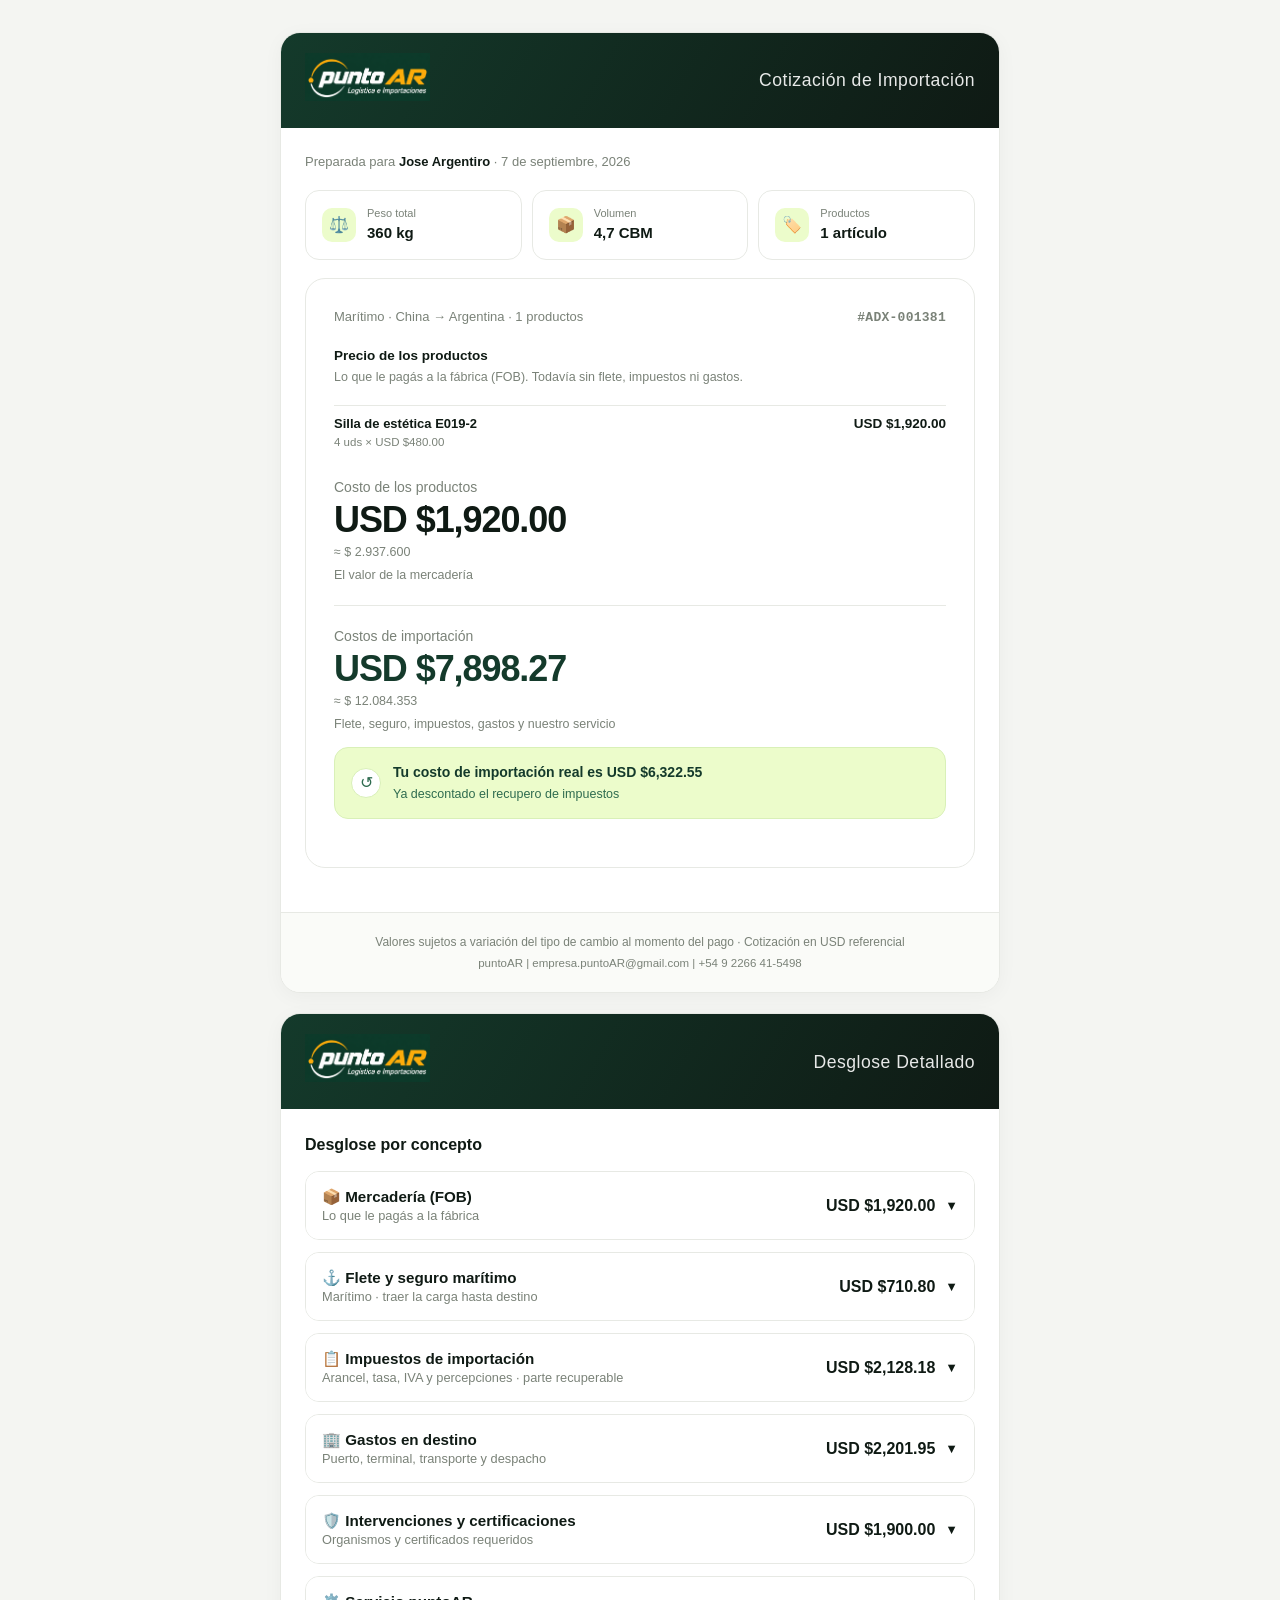
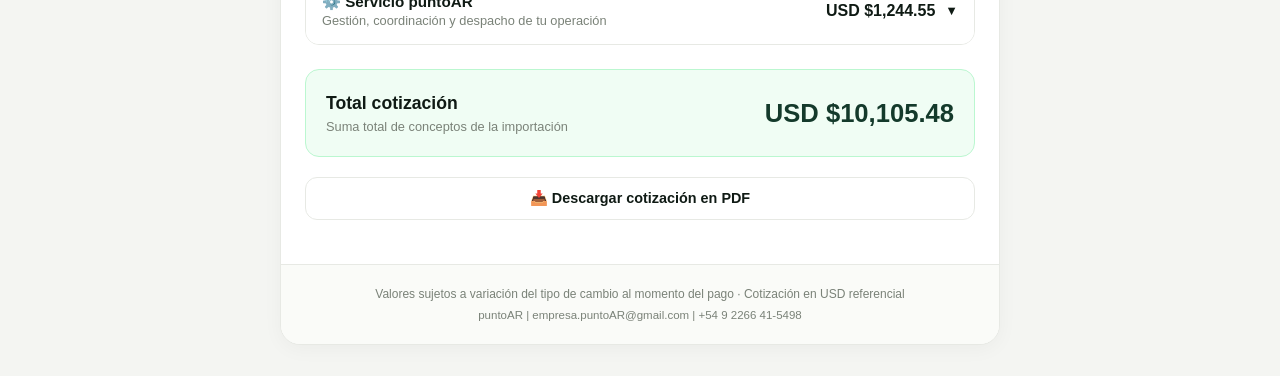
==== commit 39c6ada1: "Update index.html" ====
--- a/index.html
+++ b/index.html
@@ -20,7 +20,6 @@
         * { box-sizing: border-box; margin: 0; padding: 0; font-family: -apple-system, BlinkMacSystemFont, 'Segoe UI', Roboto, Helvetica, Arial, sans-serif; }
         body { background-color: var(--bg-color); color: var(--text-main); line-height: 1.5; padding: 12px; }
         
-        /* Contenedor principal idéntico a Aduanex (Fluido y adaptable) */
         .page {
             max-width: 720px;
             margin: 20px auto;
@@ -35,44 +34,43 @@
             page-break-after: always;
         }
 
-        /* Encabezado con degradado exacto */
         header { background: linear-gradient(120deg, rgb(20, 58, 43), rgb(15, 26, 20)); color: white; padding: 20px 24px; display: flex; justify-content: space-between; align-items: center; flex-wrap: wrap; gap: 12px; }
         .logo-container img { height: 48px; object-fit: contain; }
-        .header-title { font-size: 1.1rem; font-weight: 500; letter-spacing: 0.5px; opacity: 0.9; }
+        .header-title { font-size: 1.1rem; font-weight: 500; letter-spacing: 0.5px; opacity: 0.9; text-align: right; }
 
         .page-content { padding: 24px; flex-grow: 1; }
         
-        .client-info { font-size: 0.85rem; color: var(--text-muted); margin-bottom: 16px; font-weight: 500; }
+        .client-info { font-size: 13px; color: var(--text-muted); margin-bottom: 18px; font-weight: 500; }
         .client-info span { color: var(--text-main); font-weight: 700; }
 
-        /* Grilla de tarjetas superiores adaptable (Pasa a 1 columna en móviles) */
+        /* Grilla superior idéntica a Aduanex */
         .summary-grid { display: grid; grid-template-columns: repeat(3, 1fr); gap: 10px; margin-bottom: 18px; }
         .summary-card { background: rgb(255, 255, 255); border: 1px solid var(--border-color); border-radius: 14px; padding: 14px 16px; display: flex; align-items: center; gap: 11px; }
         .summary-icon { width: 34px; height: 34px; border-radius: 10px; background: var(--accent-green); color: var(--text-green); display: grid; place-items: center; flex-shrink: 0; }
         .summary-info span { font-size: 11px; color: var(--text-muted); display: block; }
         .summary-info strong { font-size: 15px; font-weight: 800; color: var(--text-main); }
 
-        .route-info { font-size: 0.85rem; color: var(--text-muted); margin-bottom: 16px; display: flex; justify-content: space-between; flex-wrap: wrap; gap: 8px; }
-        .route-info span { font-weight: 600; color: var(--text-main); }
-
-        .section-box { border: 1px solid var(--border-color); border-radius: 20px; padding: 24px 26px; margin-bottom: 20px; background: white; }
-        .box-title { font-size: 1.05rem; font-weight: 800; color: var(--text-main); margin-bottom: 4px; }
-        .box-desc { font-size: 0.85rem; color: var(--text-muted); margin-bottom: 16px; }
-
-        .product-item { display: flex; justify-content: space-between; align-items: flex-start; padding-bottom: 16px; border-bottom: 1px solid var(--border-color); margin-bottom: 20px; gap: 12px; }
-        .product-name { font-weight: 700; font-size: 0.95rem; color: var(--text-main); }
-        .product-detail { font-size: 0.8rem; color: var(--text-muted); margin-top: 2px; }
-        .product-price { font-weight: 800; font-size: 1rem; text-align: right; white-space: nowrap; }
+        .route-info { display: flex; justify-content: space-between; align-items: baseline; font-size: 13px; color: var(--text-muted); margin-bottom: 18px; gap: 12px; flex-wrap: wrap; }
+        .route-info span:last-child { flex-shrink: 0; letter-spacing: 0.02em; font-family: ui-monospace, monospace; font-weight: 600; }
+
+        .section-box { border: 1px solid var(--border-color); border-radius: 20px; padding: 28px; margin-bottom: 20px; background: white; }
+        .box-title { font-size: 13.5px; font-weight: 800; color: var(--text-main); margin-bottom: 2px; }
+        .box-desc { font-size: 12.5px; color: var(--text-muted); margin-bottom: 18px; }
+
+        .product-item { display: flex; align-items: baseline; justify-content: space-between; gap: 12px; padding: 8px 0; border-top: 1px solid var(--border-color); }
+        .product-name { font-weight: 700; font-size: 13px; color: var(--text-main); }
+        .product-detail { font-size: 11.5px; color: var(--text-muted); margin-top: 1px; }
+        .product-price { font-weight: 700; font-size: 13.5px; text-align: right; white-space: nowrap; font-variant-numeric: tabular-nums; }
 
         .metric-block { margin-bottom: 20px; }
-        .metric-label { font-size: 0.85rem; color: var(--text-muted); font-weight: 500; }
-        .metric-value { font-size: 2.2rem; font-weight: 800; color: var(--text-main); margin-top: 2px; letter-spacing: -0.03em; }
-        .metric-sub { font-size: 0.8rem; color: var(--text-muted); margin-top: 2px; }
-
-        .recupero-banner { background-color: var(--accent-green); border: 1px solid var(--border-green); border-radius: 14px; padding: 14px 16px; display: flex; align-items: center; gap: 12px; margin-top: 16px; }
-        .recupero-icon { background: #ffffff; color: var(--text-green); width: 30px; height: 30px; border-radius: 50%; display: flex; align-items: center; justify-content: center; font-size: 0.9rem; flex-shrink: 0; border: 1px solid var(--border-green); }
-        .recupero-text strong { font-size: 0.9rem; color: var(--primary-color); display: block; }
-        .recupero-text span { font-size: 0.8rem; color: var(--text-green); }
+        .metric-label { font-size: 14px; color: var(--text-muted); margin-bottom: 4px; }
+        .metric-value { font-size: 36px; font-weight: 800; color: var(--text-main); letter-spacing: -0.03em; line-height: 1; }
+        .metric-sub { font-size: 12.5px; color: var(--text-muted); margin-top: 5px; }
+
+        .recupero-banner { background-color: var(--accent-green); border: 1px solid var(--border-green); border-radius: 14px; padding: 14px 16px; display: flex; align-items: center; gap: 12px; margin-top: 14px; }
+        .recupero-icon { width: 30px; height: 30px; border-radius: 99px; background: #fff; border: 1px solid var(--border-green); display: grid; place-items: center; flex-shrink: 0; color: var(--text-green); }
+        .recupero-text strong { font-size: 14px; font-weight: 800; color: var(--primary-color); display: block; }
+        .recupero-text span { font-size: 12.5px; color: var(--text-green); margin-top: 2px; display: block; }
 
         /* Acordeones interactivos */
         .accordion-item { border: 1px solid var(--border-color); border-radius: 14px; margin-bottom: 12px; background: white; overflow: hidden; }
@@ -86,25 +84,24 @@
         .sub-row:last-child { border-bottom: none; }
         .sub-row span:last-child { font-weight: 600; color: var(--text-main); text-align: right; }
 
-        /* Botón PDF */
         .btn-pdf { display: flex; align-items: center; justify-content: center; gap: 8px; width: 100%; background: #ffffff; border: 1px solid var(--border-color); border-radius: 12px; padding: 12px; font-weight: 700; font-size: 0.9rem; color: var(--text-main); cursor: pointer; text-decoration: none; margin-bottom: 20px; transition: background 0.2s; }
         .btn-pdf:hover { background: #f9fafb; }
 
-        footer { text-align: center; font-size: 0.8rem; color: var(--text-muted); border-top: 1px solid var(--border-color); padding: 20px; line-height: 1.5; background: #fafbf8; }
-        footer div { margin-top: 4px; font-size: 0.75rem; }
-
-        /* Media Queries Responsivas exactas para celulares */
+        footer { text-align: center; font-size: 12px; color: var(--text-muted); border-top: 1px solid var(--border-color); padding: 20px; line-height: 1.5; background: #fafbf8; }
+        footer div { margin-top: 4px; font-size: 11.5px; }
+
+        /* Media Queries optimizadas para celulares */
         @media (max-width: 600px) {
-            body { padding: 6px; }
-            .page { margin: 8px auto; border-radius: 14px; }
-            .page-content { padding: 16px; }
-            header { padding: 16px; flex-direction: column; align-items: flex-start; }
-            .summary-grid { grid-template-columns: 1fr; gap: 8px; }
-            .metric-value { font-size: 1.8rem; }
-            .product-item { flex-direction: column; align-items: flex-start; gap: 8px; }
-            .product-price { text-align: left; }
-            .accordion-header { flex-direction: column; align-items: flex-start; gap: 8px; }
-            .accordion-price { width: 100%; justify-content: space-between; }
+            body { padding: 4px; }
+            .page { margin: 6px auto; border-radius: 12px; }
+            .page-content { padding: 16px 12px; }
+            .summary-grid { grid-template-columns: repeat(3, 1fr); gap: 6px; } /* Mantiene las 3 tarjetas en horizontal adaptadas */
+            .summary-card { padding: 10px 8px; gap: 6px; }
+            .summary-info strong { font-size: 13px; }
+            .summary-info span { font-size: 9.5px; }
+            .summary-icon { width: 28px; height: 28px; border-radius: 8px; }
+            .metric-value { font-size: 28px; }
+            header { padding: 16px; }
         }
 
         @media print {
@@ -163,37 +160,39 @@
                         <span>#ADX-001381</span>
                     </div>
 
-                    <div class="box-title">Precio de los productos</div>
-                    <div class="box-desc">Lo que le pagás a la fábrica (FOB). Todavía sin flete, impuestos ni gastos.</div>
-
-                    <div class="product-item">
-                        <div>
-                            <div class="product-name">Silla de estética E019-2</div>
-                            <div class="product-detail">4 uds × USD $480.00</div>
-                        </div>
-                        <div class="product-price">USD $1,920.00</div>
+                    <div style="margin-bottom: 18px;">
+                        <div class="box-title">Precio de los productos</div>
+                        <div class="box-desc">Lo que le pagás a la fábrica (FOB). Todavía sin flete, impuestos ni gastos.</div>
+
+                        <div class="product-item">
+                            <div>
+                                <div class="product-name">Silla de estética E019-2</div>
+                                <div class="product-detail">4 uds × USD $480.00</div>
+                            </div>
+                            <div class="product-price">USD $1,920.00</div>
+                        </div>
                     </div>
 
                     <div class="metric-block" style="border-bottom: 1px solid var(--border-color); padding-bottom: 20px; margin-bottom: 20px;">
                         <div class="metric-label">Costo de los productos</div>
                         <div class="metric-value">USD $1,920.00</div>
                         <div class="metric-sub">≈ $ 2.937.600</div>
-                        <div style="font-size: 0.8rem; color: var(--text-muted); margin-top: 6px;">El valor de la mercadería</div>
+                        <div style="font-size: 12.5px; color: var(--text-muted); margin-top: 4px;">El valor de la mercadería</div>
                     </div>
 
                     <div class="metric-block">
                         <div class="metric-label">Costos de importación</div>
-                        <div class="metric-value">USD $7,898.27</div>
+                        <div class="metric-value" style="color: var(--primary-color);">USD $7,898.27</div>
                         <div class="metric-sub">≈ $ 12.084.353</div>
-                        <div style="font-size: 0.8rem; color: var(--text-muted); margin-top: 6px;">Flete, seguro, impuestos, gastos y nuestro servicio</div>
-                    </div>
-
-                    <!-- Banner de Recupero -->
-                    <div class="recupero-banner">
-                        <div class="recupero-icon">↺</div>
-                        <div class="recupero-text">
-                            <strong>Tu costo de importación real es USD $6,322.55</strong>
-                            <span>Ya descontado el recupero de impuestos</span>
+                        <div style="font-size: 12.5px; color: var(--text-muted); margin-top: 4px;">Flete, seguro, impuestos, gastos y nuestro servicio</div>
+
+                        <!-- Banner de Recupero -->
+                        <div class="recupero-banner">
+                            <div class="recupero-icon">↺</div>
+                            <div class="recupero-text">
+                                <strong>Tu costo de importación real es USD $6,322.55</strong>
+                                <span>Ya descontado el recupero de impuestos</span>
+                            </div>
                         </div>
                     </div>
                 </div>
@@ -218,7 +217,7 @@
 
             <div class="page-content">
                 <div style="margin-bottom: 24px;">
-                    <h3 style="font-size: 1.1rem; margin-bottom: 14px; font-weight: 800;">Desglose por concepto</h3>
+                    <h3 style="font-size: 16px; font-weight: 800; margin-bottom: 14px;">Desglose por concepto</h3>
 
                     <!-- 1. Mercadería (FOB) -->
                     <div class="accordion-item">
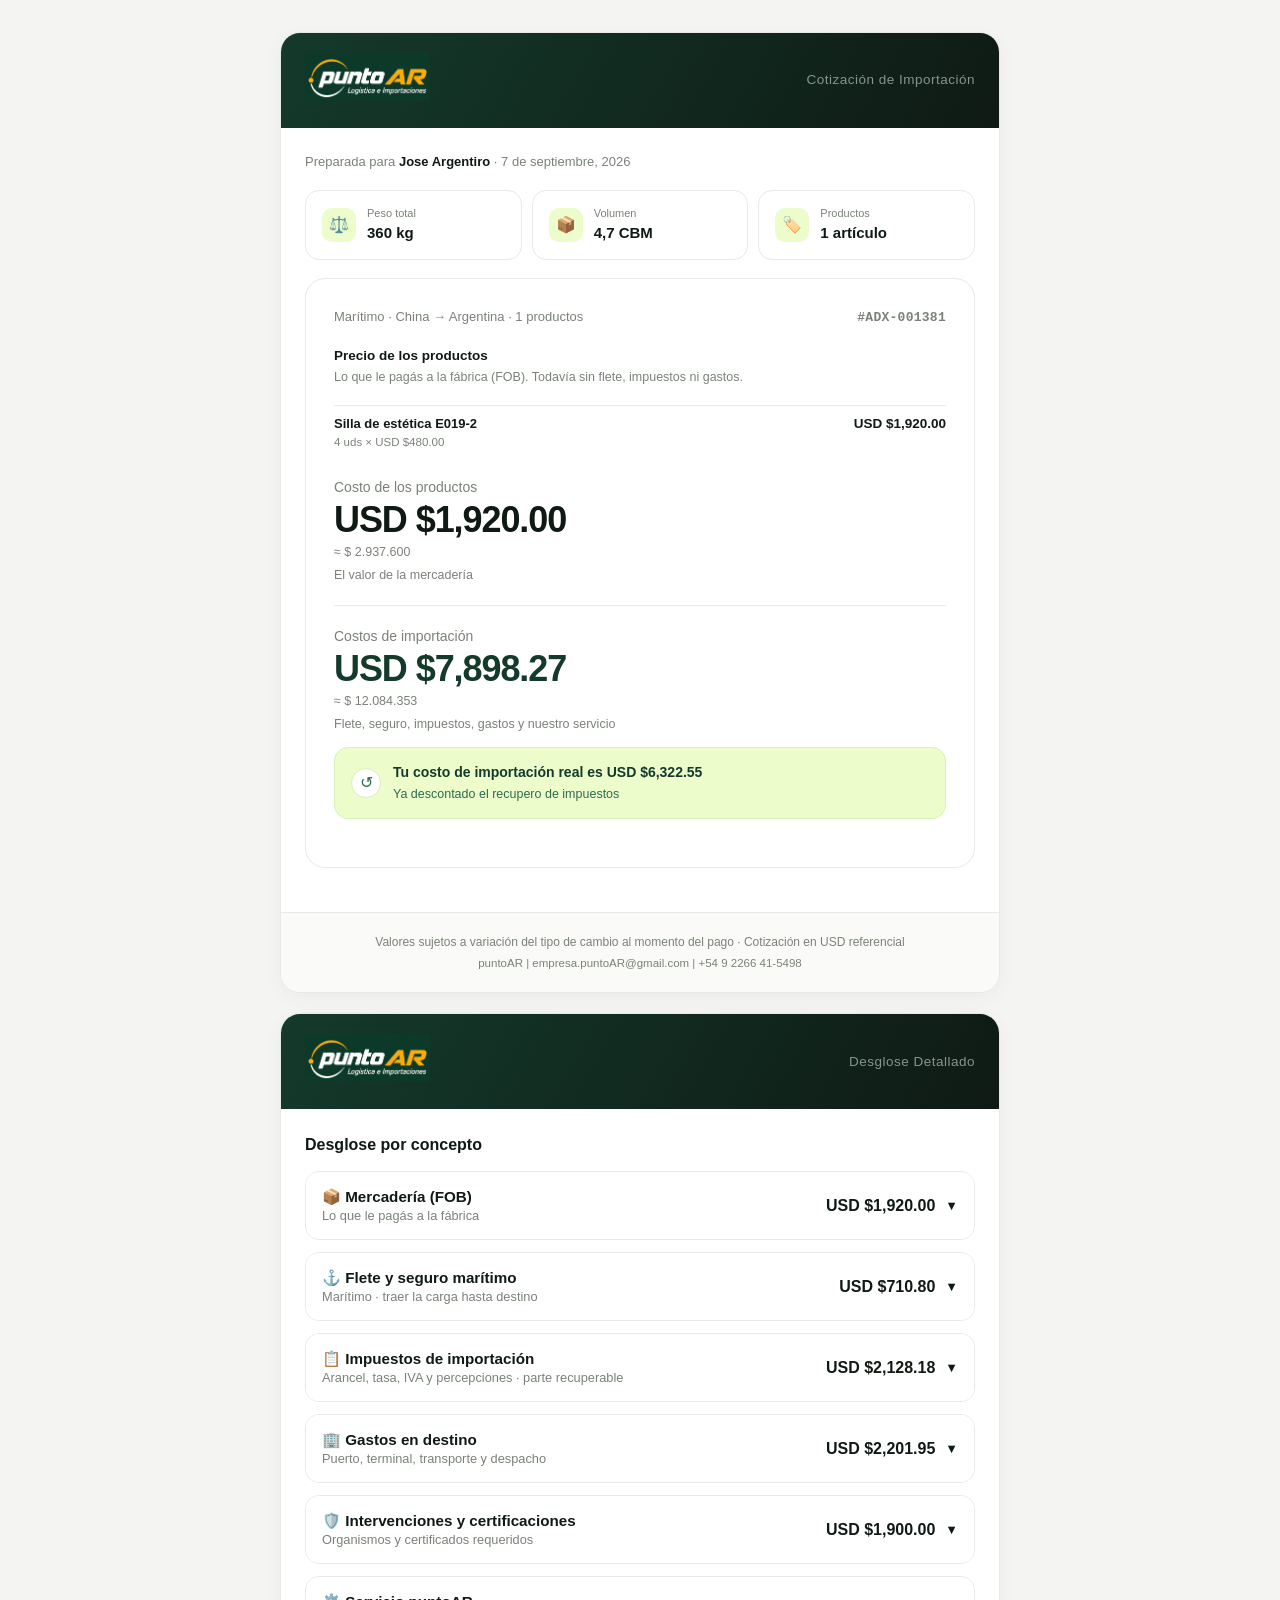
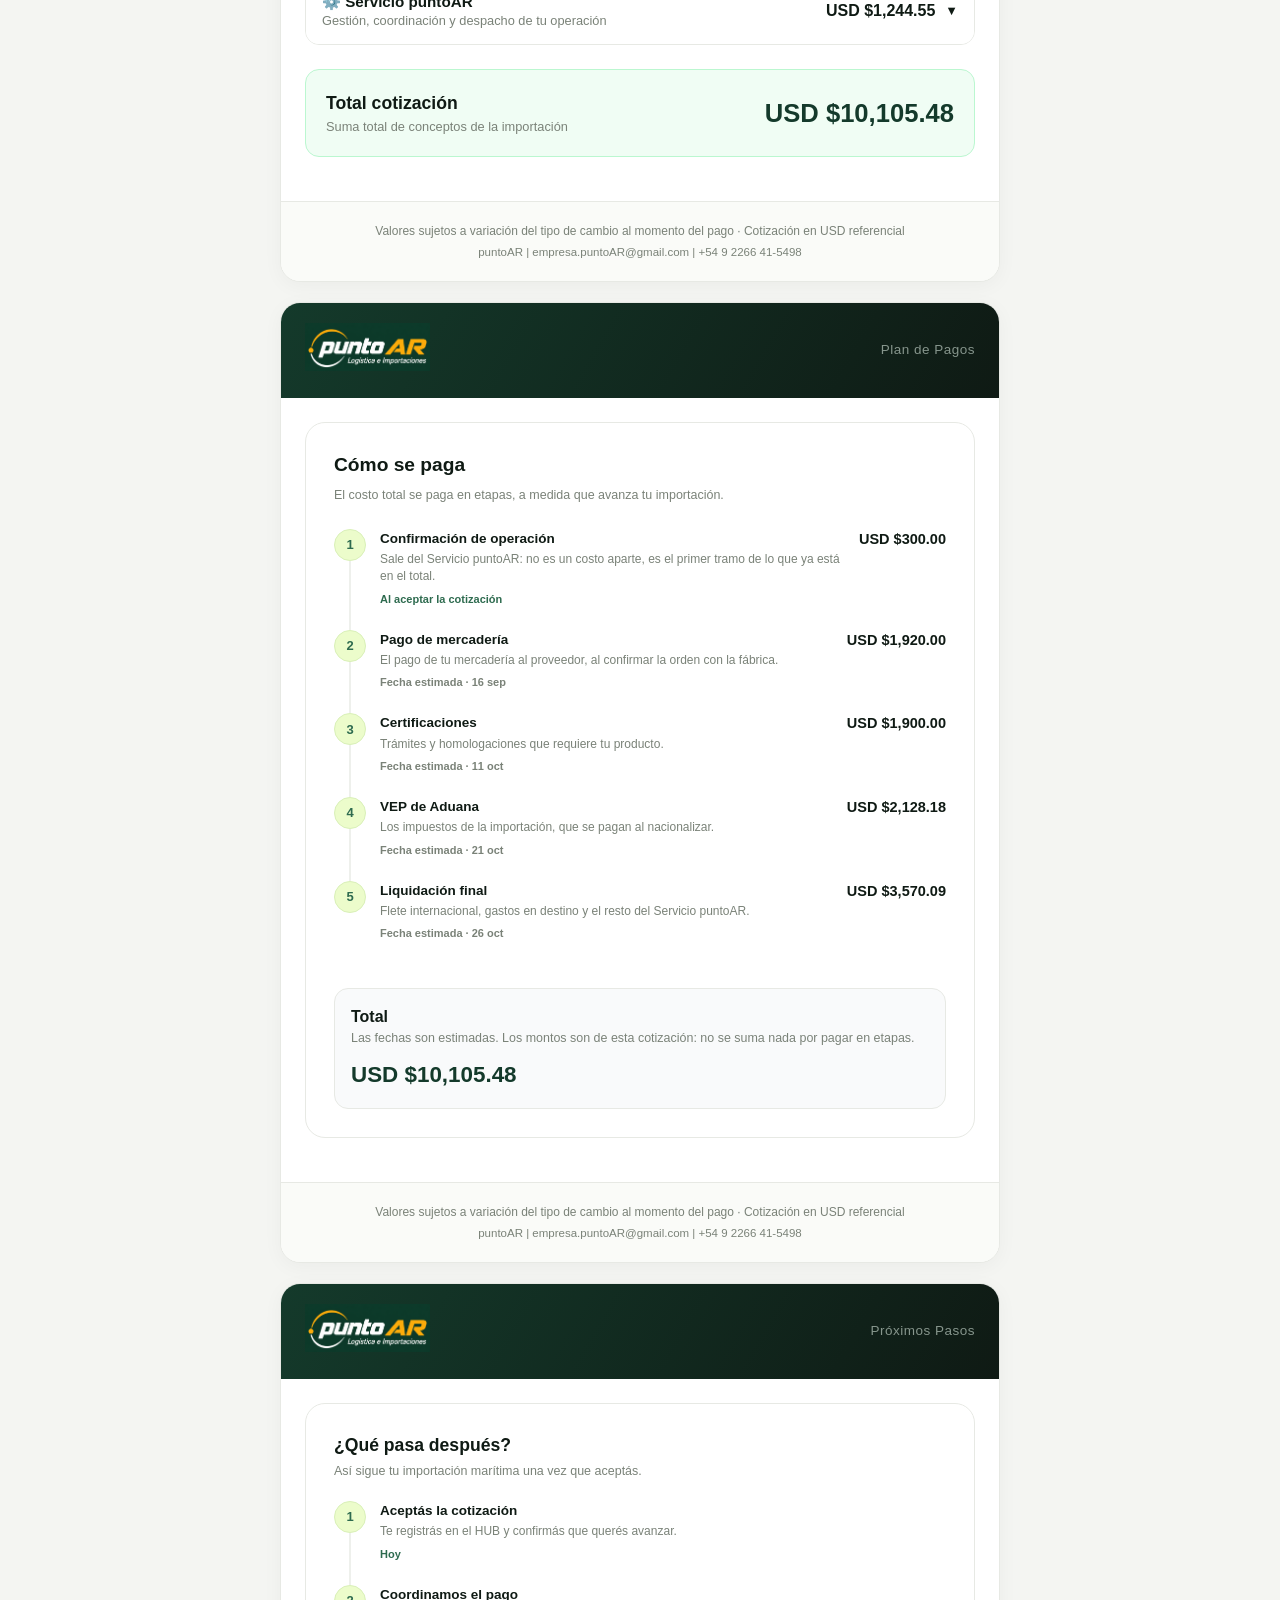
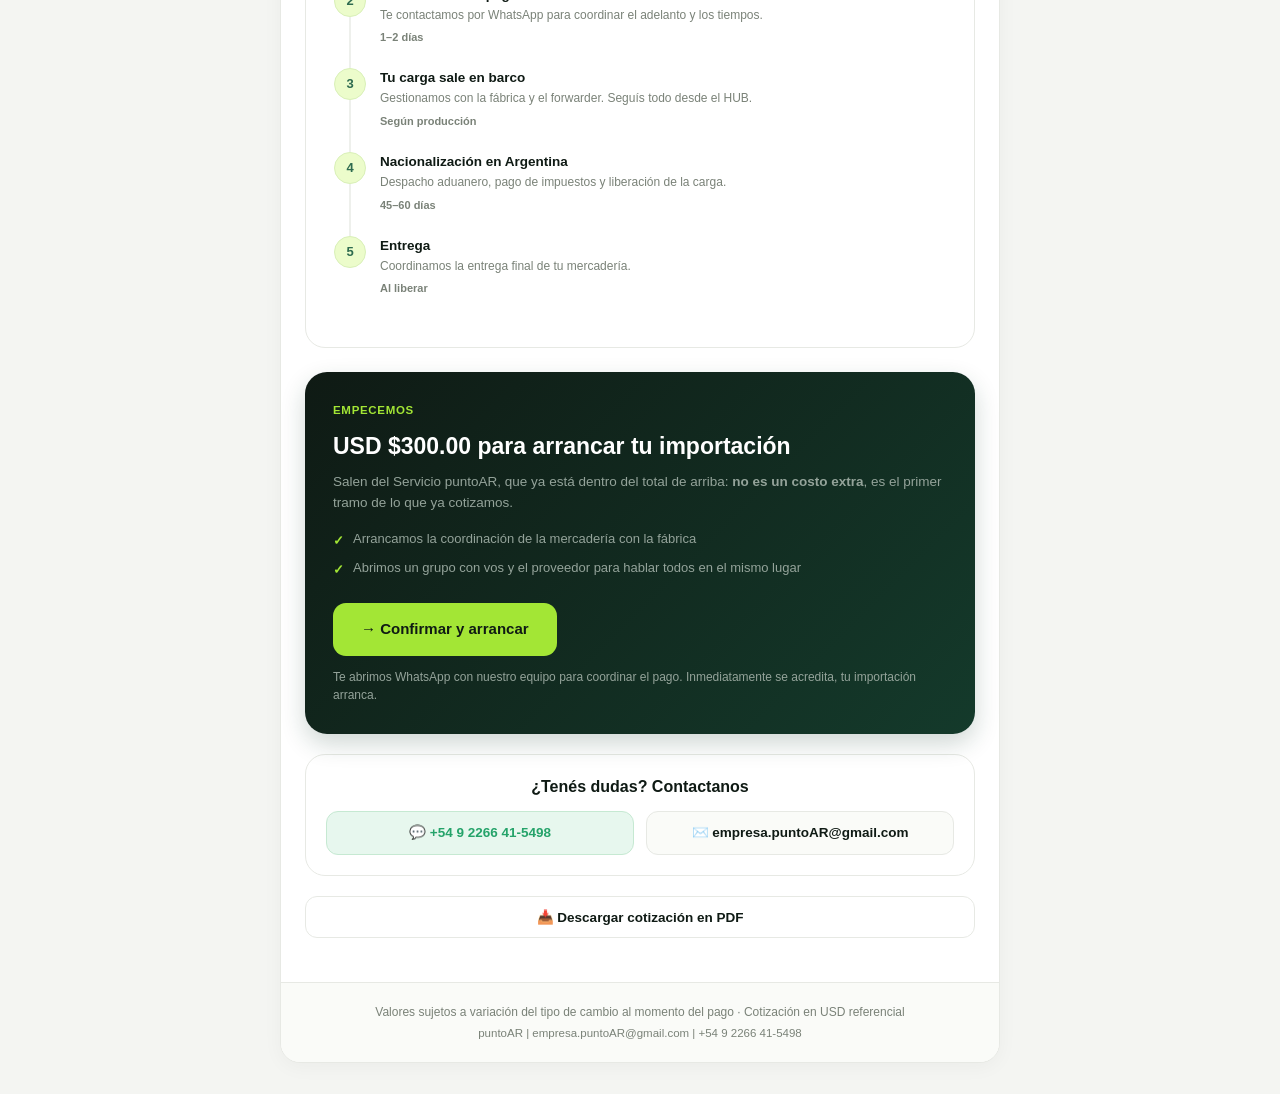
==== commit ca844905: "Update index.html" ====
--- a/index.html
+++ b/index.html
@@ -43,7 +43,7 @@
         .client-info { font-size: 13px; color: var(--text-muted); margin-bottom: 18px; font-weight: 500; }
         .client-info span { color: var(--text-main); font-weight: 700; }
 
-        /* Grilla superior idéntica a Aduanex */
+        /* Grilla superior adaptada */
         .summary-grid { display: grid; grid-template-columns: repeat(3, 1fr); gap: 10px; margin-bottom: 18px; }
         .summary-card { background: rgb(255, 255, 255); border: 1px solid var(--border-color); border-radius: 14px; padding: 14px 16px; display: flex; align-items: center; gap: 11px; }
         .summary-icon { width: 34px; height: 34px; border-radius: 10px; background: var(--accent-green); color: var(--text-green); display: grid; place-items: center; flex-shrink: 0; }
@@ -84,31 +84,61 @@
         .sub-row:last-child { border-bottom: none; }
         .sub-row span:last-child { font-weight: 600; color: var(--text-main); text-align: right; }
 
-        .btn-pdf { display: flex; align-items: center; justify-content: center; gap: 8px; width: 100%; background: #ffffff; border: 1px solid var(--border-color); border-radius: 12px; padding: 12px; font-weight: 700; font-size: 0.9rem; color: var(--text-main); cursor: pointer; text-decoration: none; margin-bottom: 20px; transition: background 0.2s; }
+        /* Línea de tiempo / Pasos */
+        .timeline-container { position: relative; padding-left: 0px; }
+        .timeline-step { display: flex; gap: 14px; padding-bottom: 20px; position: relative; align-items: flex-start; }
+        .timeline-step:not(:last-child)::before { content: ''; position: absolute; left: 15px; top: 32px; bottom: 0px; width: 2px; background: rgb(238, 240, 236); }
+        .timeline-number { width: 32px; height: 32px; border-radius: 99px; background: var(--accent-green); color: var(--text-green); display: grid; place-items: center; font-size: 13px; font-weight: 800; flex-shrink: 0; position: relative; z-index: 1; border: 1px solid var(--border-green); }
+        .timeline-content { display: flex; justify-content: space-between; align-items: flex-start; gap: 12px; width: 100%; }
+        .timeline-text { flex-grow: 1; }
+        .timeline-text h4 { font-size: 13.5px; font-weight: 700; color: var(--text-main); margin-bottom: 2px; }
+        .timeline-text p { font-size: 12px; color: var(--text-muted); line-height: 1.45; }
+        .timeline-text .time-badge { font-size: 11px; font-weight: 700; color: var(--text-green); margin-top: 4px; display: inline-block; }
+        .timeline-amount { font-weight: 800; font-size: 14.5px; color: var(--text-main); text-align: right; white-space: nowrap; }
+
+        /* Tarjeta Oscura "Empecemos" */
+        .dark-card { background: linear-gradient(135deg, #0F1A14, #143A2B); color: white; border-radius: 22px; padding: 30px 28px; margin-bottom: 20px; box-shadow: 0 10px 25px rgba(20, 58, 43, 0.2); position: relative; overflow: hidden; }
+        .dark-card h3 { font-size: 23px; font-weight: 800; margin-bottom: 8px; }
+        .dark-card p { font-size: 13.5px; color: #94a39a; margin-bottom: 16px; line-height: 1.55; }
+        .feature-list { list-style: none; margin-bottom: 24px; display: grid; gap: 8px; }
+        .feature-list li { font-size: 13px; color: #94a39a; display: flex; align-items: flex-start; gap: 9px; line-height: 1.45; }
+        .feature-list li span { color: #A3E635; font-weight: bold; flex-shrink: 0; margin-top: 2px; }
+        .btn-confirm { background: #A3E635; color: #0F1A14; border: none; padding: 15px 28px; border-radius: 13px; font-weight: 800; font-size: 15px; cursor: pointer; display: inline-flex; align-items: center; gap: 9px; text-decoration: none; transition: background 0.2s; }
+        .btn-confirm:hover { background: #bef264; }
+
+        /* Contacto Grid */
+        .contact-grid { display: grid; grid-template-columns: 1fr 1fr; gap: 12px; margin-top: 10px; }
+        .contact-box { background: #fafbf8; border: 1px solid var(--border-color); border-radius: 12px; padding: 11px 18px; text-align: center; text-decoration: none; color: var(--text-main); display: flex; align-items: center; justify-content: center; gap: 9px; font-weight: 700; font-size: 13.5px; }
+        .contact-box.whatsapp { background: #e7f7ee; border-color: #c6e9d2; color: #25a36a; }
+
+        .btn-pdf { display: flex; align-items: center; justify-content: center; gap: 9px; width: 100%; background: #ffffff; border: 1px solid var(--border-color); border-radius: 12px; padding: 12px 22px; font-weight: 700; font-size: 13.5px; color: var(--text-main); cursor: pointer; text-decoration: none; margin-bottom: 20px; transition: background 0.2s; }
         .btn-pdf:hover { background: #f9fafb; }
 
         footer { text-align: center; font-size: 12px; color: var(--text-muted); border-top: 1px solid var(--border-color); padding: 20px; line-height: 1.5; background: #fafbf8; }
         footer div { margin-top: 4px; font-size: 11.5px; }
 
-        /* Media Queries optimizadas para celulares */
+        /* Media Queries optimizadas para celulares idénticas a Aduanex */
         @media (max-width: 600px) {
             body { padding: 4px; }
             .page { margin: 6px auto; border-radius: 12px; }
             .page-content { padding: 16px 12px; }
-            .summary-grid { grid-template-columns: repeat(3, 1fr); gap: 6px; } /* Mantiene las 3 tarjetas en horizontal adaptadas */
-            .summary-card { padding: 10px 8px; gap: 6px; }
+            .summary-grid { grid-template-columns: repeat(3, 1fr); gap: 6px; }
+            .summary-card { padding: 10px 8px; gap: 6px; flex-direction: column; text-align: center; }
             .summary-info strong { font-size: 13px; }
             .summary-info span { font-size: 9.5px; }
             .summary-icon { width: 28px; height: 28px; border-radius: 8px; }
             .metric-value { font-size: 28px; }
             header { padding: 16px; }
+            .contact-grid { grid-template-columns: 1fr; }
+            .timeline-content { flex-direction: column; align-items: flex-start; gap: 4px; }
+            .timeline-amount { text-align: left; }
         }
 
         @media print {
             body { background: white; padding: 0; }
             .page { border: none; box-shadow: none; margin: 0; max-width: 100%; page-break-after: always; }
             .accordion-content { display: block !important; }
-            .btn-pdf { display: none !important; }
+            .btn-pdf, .qpv-print-hide { display: none !important; }
         }
     </style>
 </head>
@@ -121,12 +151,12 @@
                 <div class="logo-container">
                     <img src="puntoAR_logo_placa_blanca_alargada2.png" alt="PuntoAR Logo">
                 </div>
-                <div class="header-title">Cotización de Importación</div>
+                <div class="header-title" style="font-size: 13.5px; color: rgb(148, 163, 154);">Cotización de Importación</div>
             </header>
 
             <div class="page-content">
                 <div class="client-info">
-                    Preparada para <span>Jose Argentiro</span> · 7 de septiembre, 2026
+                    Preparada para <b style="color: rgb(15, 26, 20); font-weight: 700;">Jose Argentiro</b> · 7 de septiembre, 2026
                 </div>
 
                 <!-- Tarjetas superiores -->
@@ -157,7 +187,7 @@
                 <div class="section-box">
                     <div class="route-info">
                         <span>Marítimo · China → Argentina · 1 productos</span>
-                        <span>#ADX-001381</span>
+                        <span style="font-family: ui-monospace, monospace;">#ADX-001381</span>
                     </div>
 
                     <div style="margin-bottom: 18px;">
@@ -212,7 +242,7 @@
                 <div class="logo-container">
                     <img src="puntoAR_logo_placa_blanca_alargada2.png" alt="PuntoAR Logo">
                 </div>
-                <div class="header-title">Desglose Detallado</div>
+                <div class="header-title" style="font-size: 13.5px; color: rgb(148, 163, 154);">Desglose Detallado</div>
             </header>
 
             <div class="page-content">
@@ -329,7 +359,215 @@
                     </div>
                     <div style="font-size: 1.6rem; font-weight: 800; color: var(--primary-color);">USD $10,105.48</div>
                 </div>
-
+            </div>
+        </div>
+
+        <footer>
+            Valores sujetos a variación del tipo de cambio al momento del pago · Cotización en USD referencial
+            <div>puntoAR | empresa.puntoAR@gmail.com | +54 9 2266 41-5498</div>
+        </footer>
+    </div>
+
+    <!-- ================= PÁGINA 3: PLAN DE PAGOS ================= -->
+    <div class="page">
+        <div>
+            <header>
+                <div class="logo-container">
+                    <img src="puntoAR_logo_placa_blanca_alargada2.png" alt="PuntoAR Logo">
+                </div>
+                <div class="header-title" style="font-size: 13.5px; color: rgb(148, 163, 154);">Plan de Pagos</div>
+            </header>
+
+            <div class="page-content">
+                <div class="section-box">
+                    <div class="box-title" style="font-size: 1.2rem; margin-bottom: 6px;">Cómo se paga</div>
+                    <div class="box-desc" style="margin-bottom: 24px;">El costo total se paga en etapas, a medida que avanza tu importación.</div>
+
+                    <div class="timeline-container">
+                        <div class="timeline-step">
+                            <div class="timeline-number">1</div>
+                            <div class="timeline-content">
+                                <div class="timeline-text">
+                                    <h4>Confirmación de operación</h4>
+                                    <p>Sale del Servicio puntoAR: no es un costo aparte, es el primer tramo de lo que ya está en el total.</p>
+                                    <span class="time-badge">Al aceptar la cotización</span>
+                                </div>
+                                <div class="timeline-amount">USD $300.00</div>
+                            </div>
+                        </div>
+
+                        <div class="timeline-step">
+                            <div class="timeline-number">2</div>
+                            <div class="timeline-content">
+                                <div class="timeline-text">
+                                    <h4>Pago de mercadería</h4>
+                                    <p>El pago de tu mercadería al proveedor, al confirmar la orden con la fábrica.</p>
+                                    <span class="time-badge" style="color: var(--text-muted);">Fecha estimada · 16 sep</span>
+                                </div>
+                                <div class="timeline-amount">USD $1,920.00</div>
+                            </div>
+                        </div>
+
+                        <div class="timeline-step">
+                            <div class="timeline-number">3</div>
+                            <div class="timeline-content">
+                                <div class="timeline-text">
+                                    <h4>Certificaciones</h4>
+                                    <p>Trámites y homologaciones que requiere tu producto.</p>
+                                    <span class="time-badge" style="color: var(--text-muted);">Fecha estimada · 11 oct</span>
+                                </div>
+                                <div class="timeline-amount">USD $1,900.00</div>
+                            </div>
+                        </div>
+
+                        <div class="timeline-step">
+                            <div class="timeline-number">4</div>
+                            <div class="timeline-content">
+                                <div class="timeline-text">
+                                    <h4>VEP de Aduana</h4>
+                                    <p>Los impuestos de la importación, que se pagan al nacionalizar.</p>
+                                    <span class="time-badge" style="color: var(--text-muted);">Fecha estimada · 21 oct</span>
+                                </div>
+                                <div class="timeline-amount">USD $2,128.18</div>
+                            </div>
+                        </div>
+
+                        <div class="timeline-step">
+                            <div class="timeline-number">5</div>
+                            <div class="timeline-content">
+                                <div class="timeline-text">
+                                    <h4>Liquidación final</h4>
+                                    <p>Flete internacional, gastos en destino y el resto del Servicio puntoAR.</p>
+                                    <span class="time-badge" style="color: var(--text-muted);">Fecha estimada · 26 oct</span>
+                                </div>
+                                <div class="timeline-amount">USD $3,570.09</div>
+                            </div>
+                        </div>
+                    </div>
+
+                    <div style="background: #f9fafb; border: 1px solid var(--border-color); border-radius: 14px; padding: 16px; margin-top: 24px; display: flex; justify-content: space-between; align-items: center; flex-wrap: wrap; gap: 10px;">
+                        <div>
+                            <strong style="font-size: 1rem; color: var(--text-main);">Total</strong>
+                            <p style="font-size: 0.78rem; color: var(--text-muted);">Las fechas son estimadas. Los montos son de esta cotización: no se suma nada por pagar en etapas.</p>
+                        </div>
+                        <div style="font-size: 1.4rem; font-weight: 800; color: var(--primary-color);">USD $10,105.48</div>
+                    </div>
+                </div>
+            </div>
+        </div>
+
+        <footer>
+            Valores sujetos a variación del tipo de cambio al momento del pago · Cotización en USD referencial
+            <div>puntoAR | empresa.puntoAR@gmail.com | +54 9 2266 41-5498</div>
+        </footer>
+    </div>
+
+    <!-- ================= PÁGINA 4: PRÓXIMOS PASOS Y EMPECEMOS ================= -->
+    <div class="page">
+        <div>
+            <header>
+                <div class="logo-container">
+                    <img src="puntoAR_logo_placa_blanca_alargada2.png" alt="PuntoAR Logo">
+                </div>
+                <div class="header-title" style="font-size: 13.5px; color: rgb(148, 163, 154);">Próximos Pasos</div>
+            </header>
+
+            <div class="page-content">
+                <div class="section-box" style="margin-bottom: 24px;">
+                    <div class="box-title" style="font-size: 1.1rem; margin-bottom: 4px;">¿Qué pasa después?</div>
+                    <div class="box-desc" style="margin-bottom: 20px;">Así sigue tu importación marítima una vez que aceptás.</div>
+
+                    <div class="timeline-container">
+                        <div class="timeline-step">
+                            <div class="timeline-number">1</div>
+                            <div class="timeline-content">
+                                <div class="timeline-text">
+                                    <h4>Aceptás la cotización</h4>
+                                    <p>Te registrás en el HUB y confirmás que querés avanzar.</p>
+                                    <span class="time-badge">Hoy</span>
+                                </div>
+                            </div>
+                        </div>
+
+                        <div class="timeline-step">
+                            <div class="timeline-number">2</div>
+                            <div class="timeline-content">
+                                <div class="timeline-text">
+                                    <h4>Coordinamos el pago</h4>
+                                    <p>Te contactamos por WhatsApp para coordinar el adelanto y los tiempos.</p>
+                                    <span class="time-badge" style="color: var(--text-muted);">1–2 días</span>
+                                </div>
+                            </div>
+                        </div>
+
+                        <div class="timeline-step">
+                            <div class="timeline-number">3</div>
+                            <div class="timeline-content">
+                                <div class="timeline-text">
+                                    <h4>Tu carga sale en barco</h4>
+                                    <p>Gestionamos con la fábrica y el forwarder. Seguís todo desde el HUB.</p>
+                                    <span class="time-badge" style="color: var(--text-muted);">Según producción</span>
+                                </div>
+                            </div>
+                        </div>
+
+                        <div class="timeline-step">
+                            <div class="timeline-number">4</div>
+                            <div class="timeline-content">
+                                <div class="timeline-text">
+                                    <h4>Nacionalización en Argentina</h4>
+                                    <p>Despacho aduanero, pago de impuestos y liberación de la carga.</p>
+                                    <span class="time-badge" style="color: var(--text-muted);">45–60 días</span>
+                                </div>
+                            </div>
+                        </div>
+
+                        <div class="timeline-step">
+                            <div class="timeline-number">5</div>
+                            <div class="timeline-content">
+                                <div class="timeline-text">
+                                    <h4>Entrega</h4>
+                                    <p>Coordinamos la entrega final de tu mercadería.</p>
+                                    <span class="time-badge" style="color: var(--text-muted);">Al liberar</span>
+                                </div>
+                            </div>
+                        </div>
+                    </div>
+                </div>
+
+                <!-- Tarjeta Oscura Empecemos -->
+                <div class="dark-card">
+                    <span style="font-size: 11.5px; font-weight: 800; letter-spacing: 0.06em; text-transform: uppercase; color: #A3E635; margin-bottom: 10px; display: block;">Empecemos</span>
+                    <h3>USD $300.00 para arrancar tu importación</h3>
+                    <p>Salen del Servicio puntoAR, que ya está dentro del total de arriba: <strong>no es un costo extra</strong>, es el primer tramo de lo que ya cotizamos.</p>
+                    
+                    <ul class="feature-list">
+                        <li><span>✓</span> Arrancamos la coordinación de la mercadería con la fábrica</li>
+                        <li><span>✓</span> Abrimos un grupo con vos y el proveedor para hablar todos en el mismo lugar</li>
+                    </ul>
+
+                    <a href="https://wa.me/5492266415498" target="_blank" class="btn-confirm">
+                        → Confirmar y arrancar
+                    </a>
+                    <div style="font-size: 12px; color: #94a39a; margin-top: 12px;">
+                        Te abrimos WhatsApp con nuestro equipo para coordinar el pago. Inmediatamente se acredita, tu importación arranca.
+                    </div>
+                </div>
+
+                <!-- Bloque de Dudas / Contacto -->
+                <div class="section-box" style="text-align: center; padding: 20px;">
+                    <div style="font-weight: 700; font-size: 1rem; margin-bottom: 12px;">¿Tenés dudas? Contactanos</div>
+                    <div class="contact-grid">
+                        <a href="https://wa.me/5492266415498" class="contact-box whatsapp">
+                            💬 +54 9 2266 41-5498
+                        </a>
+                        <a href="mailto:empresa.puntoAR@gmail.com" class="contact-box">
+                            ✉️ empresa.puntoAR@gmail.com
+                        </a>
+                    </div>
+                </div>
+
+                <!-- Botón de Descarga PDF al final -->
                 <button onclick="guardarPDF()" class="btn-pdf">
                     📥 Descargar cotización en PDF
                 </button>
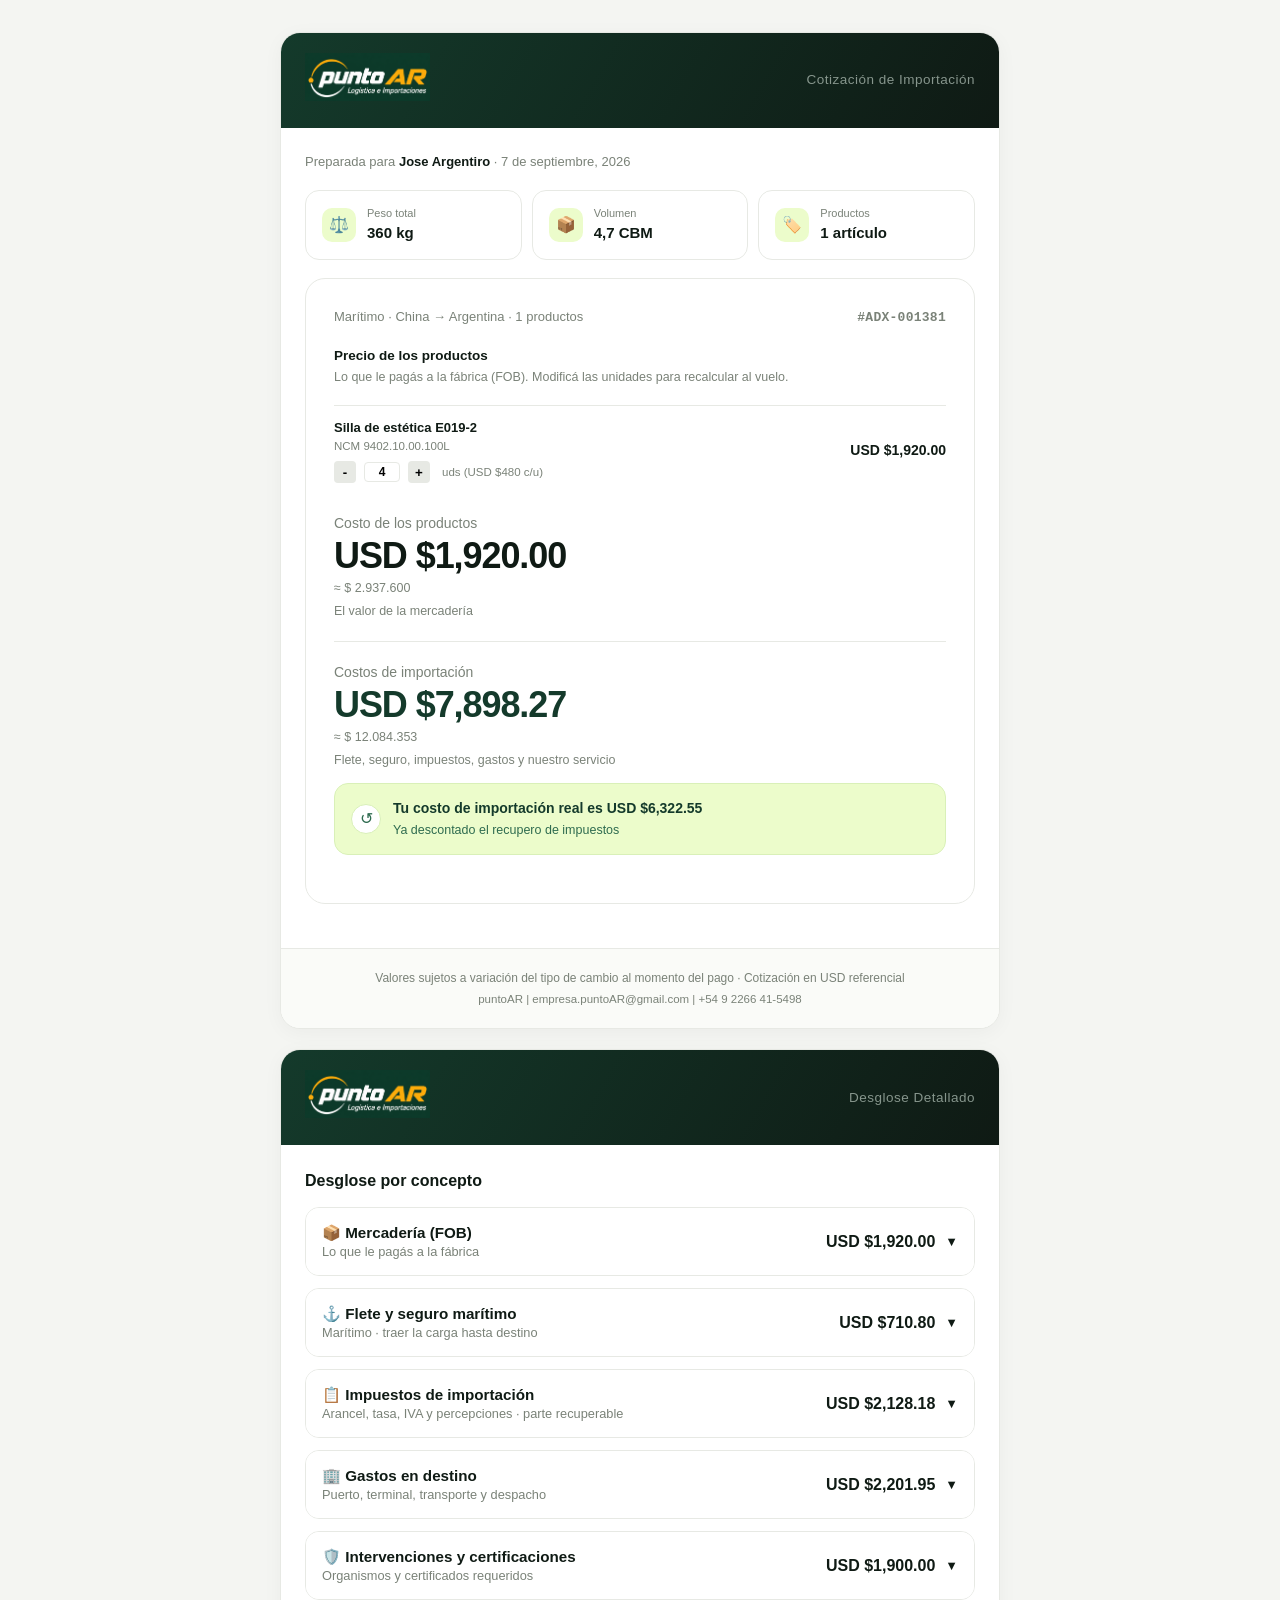
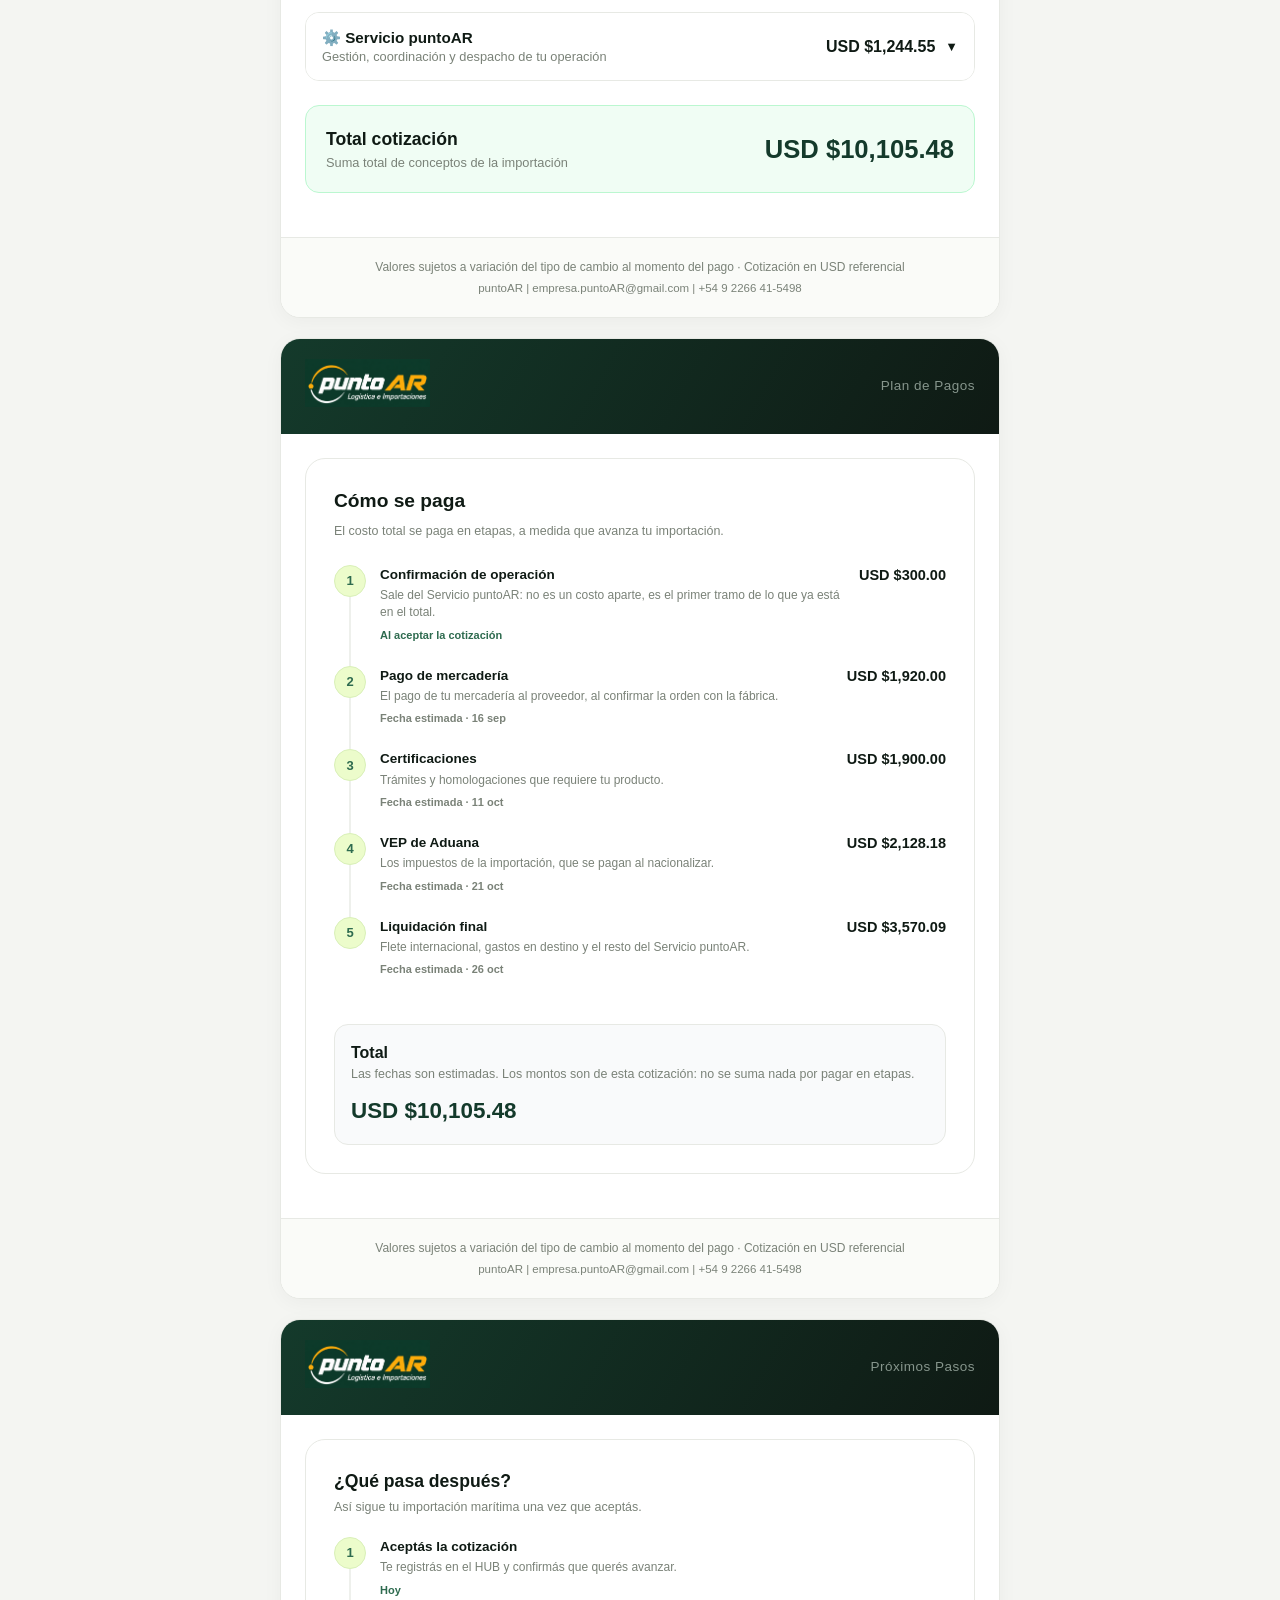
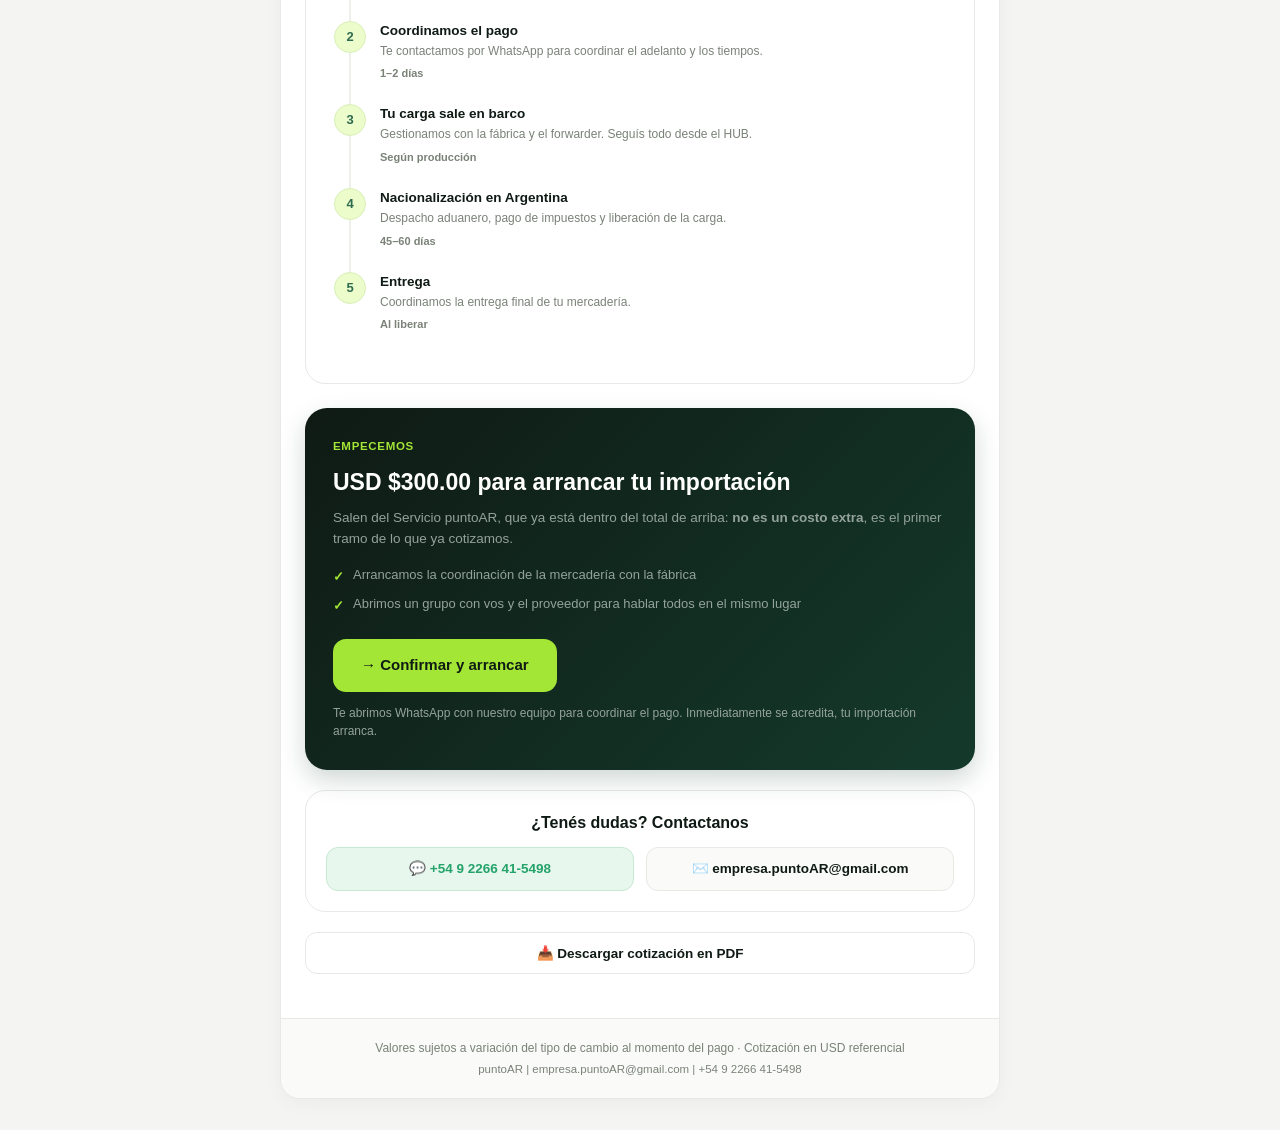
==== commit bac39d18: "Update index.html" ====
--- a/index.html
+++ b/index.html
@@ -43,7 +43,6 @@
         .client-info { font-size: 13px; color: var(--text-muted); margin-bottom: 18px; font-weight: 500; }
         .client-info span { color: var(--text-main); font-weight: 700; }
 
-        /* Grilla superior adaptada */
         .summary-grid { display: grid; grid-template-columns: repeat(3, 1fr); gap: 10px; margin-bottom: 18px; }
         .summary-card { background: rgb(255, 255, 255); border: 1px solid var(--border-color); border-radius: 14px; padding: 14px 16px; display: flex; align-items: center; gap: 11px; }
         .summary-icon { width: 34px; height: 34px; border-radius: 10px; background: var(--accent-green); color: var(--text-green); display: grid; place-items: center; flex-shrink: 0; }
@@ -57,10 +56,17 @@
         .box-title { font-size: 13.5px; font-weight: 800; color: var(--text-main); margin-bottom: 2px; }
         .box-desc { font-size: 12.5px; color: var(--text-muted); margin-bottom: 18px; }
 
-        .product-item { display: flex; align-items: baseline; justify-content: space-between; gap: 12px; padding: 8px 0; border-top: 1px solid var(--border-color); }
+        .product-item { display: flex; align-items: center; justify-content: space-between; gap: 12px; padding: 12px 0; border-top: 1px solid var(--border-color); }
         .product-name { font-weight: 700; font-size: 13px; color: var(--text-main); }
         .product-detail { font-size: 11.5px; color: var(--text-muted); margin-top: 1px; }
-        .product-price { font-weight: 700; font-size: 13.5px; text-align: right; white-space: nowrap; font-variant-numeric: tabular-nums; }
+        
+        /* Control interactivo de cantidad */
+        .qty-control { display: flex; align-items: center; gap: 8px; margin-top: 6px; }
+        .qty-btn { background: var(--border-color); border: none; width: 22px; height: 22px; border-radius: 4px; font-weight: bold; cursor: pointer; display: grid; place-items: center; }
+        .qty-btn:hover { background: #d1d5db; }
+        .qty-input { width: 36px; text-align: center; font-size: 12px; font-weight: 700; border: 1px solid var(--border-color); border-radius: 4px; padding: 2px; }
+
+        .product-price { font-weight: 800; font-size: 14px; text-align: right; white-space: nowrap; font-variant-numeric: tabular-nums; }
 
         .metric-block { margin-bottom: 20px; }
         .metric-label { font-size: 14px; color: var(--text-muted); margin-bottom: 4px; }
@@ -84,6 +90,13 @@
         .sub-row:last-child { border-bottom: none; }
         .sub-row span:last-child { font-weight: 600; color: var(--text-main); text-align: right; }
 
+        /* Sistema de Notificaciones Toast Flotantes */
+        #toast-container { position: fixed; bottom: 24px; right: 24px; z-index: 9999; display: flex; flex-direction: column; gap: 8px; }
+        .toast { background: #0F1A14; color: #fff; padding: 12px 20px; border-radius: 12px; font-size: 13px; font-weight: 600; box-shadow: 0 10px 25px rgba(0,0,0,0.15); animation: fadeUp 0.3s ease; display: flex; align-items: center; gap: 8px; }
+        .toast span { color: #A3E635; }
+
+        @keyframes fadeUp { from { opacity: 0; transform: translateY(10px); } to { opacity: 1; transform: translateY(0); } }
+
         /* Línea de tiempo / Pasos */
         .timeline-container { position: relative; padding-left: 0px; }
         .timeline-step { display: flex; gap: 14px; padding-bottom: 20px; position: relative; align-items: flex-start; }
@@ -117,7 +130,6 @@
         footer { text-align: center; font-size: 12px; color: var(--text-muted); border-top: 1px solid var(--border-color); padding: 20px; line-height: 1.5; background: #fafbf8; }
         footer div { margin-top: 4px; font-size: 11.5px; }
 
-        /* Media Queries optimizadas para celulares idénticas a Aduanex */
         @media (max-width: 600px) {
             body { padding: 4px; }
             .page { margin: 6px auto; border-radius: 12px; }
@@ -144,6 +156,9 @@
 </head>
 <body>
 
+    <!-- Contenedor de notificaciones Toast -->
+    <div id="toast-container"></div>
+
     <!-- ================= PÁGINA 1: RESUMEN EJECUTIVO ================= -->
     <div class="page">
         <div>
@@ -165,14 +180,14 @@
                         <div class="summary-icon">⚖️</div>
                         <div class="summary-info">
                             <span>Peso total</span>
-                            <strong>360 kg</strong>
+                            <strong id="lbl-peso">360 kg</strong>
                         </div>
                     </div>
                     <div class="summary-card">
                         <div class="summary-icon">📦</div>
                         <div class="summary-info">
                             <span>Volumen</span>
-                            <strong>4,7 CBM</strong>
+                            <strong id="lbl-vol">4,7 CBM</strong>
                         </div>
                     </div>
                     <div class="summary-card">
@@ -192,35 +207,41 @@
 
                     <div style="margin-bottom: 18px;">
                         <div class="box-title">Precio de los productos</div>
-                        <div class="box-desc">Lo que le pagás a la fábrica (FOB). Todavía sin flete, impuestos ni gastos.</div>
+                        <div class="box-desc">Lo que le pagás a la fábrica (FOB). Modificá las unidades para recalcular al vuelo.</div>
 
                         <div class="product-item">
                             <div>
                                 <div class="product-name">Silla de estética E019-2</div>
-                                <div class="product-detail">4 uds × USD $480.00</div>
-                            </div>
-                            <div class="product-price">USD $1,920.00</div>
+                                <div class="product-detail">NCM 9402.10.00.100L</div>
+                                <div class="qty-control">
+                                    <button class="qty-btn" onclick="cambiarCantidad(-1)">-</button>
+                                    <input type="text" id="input-qty" class="qty-input" value="4" readonly>
+                                    <button class="qty-btn" onclick="cambiarCantidad(1)">+</button>
+                                    <span style="font-size: 11.5px; color: var(--text-muted); margin-left: 4px;">uds (USD $480 c/u)</span>
+                                </div>
+                            </div>
+                            <div class="product-price" id="val-fob-item">USD $1,920.00</div>
                         </div>
                     </div>
 
                     <div class="metric-block" style="border-bottom: 1px solid var(--border-color); padding-bottom: 20px; margin-bottom: 20px;">
                         <div class="metric-label">Costo de los productos</div>
-                        <div class="metric-value">USD $1,920.00</div>
-                        <div class="metric-sub">≈ $ 2.937.600</div>
+                        <div class="metric-value" id="val-fob-total">USD $1,920.00</div>
+                        <div class="metric-sub" id="val-ars-fob">≈ $ 2.937.600</div>
                         <div style="font-size: 12.5px; color: var(--text-muted); margin-top: 4px;">El valor de la mercadería</div>
                     </div>
 
                     <div class="metric-block">
                         <div class="metric-label">Costos de importación</div>
-                        <div class="metric-value" style="color: var(--primary-color);">USD $7,898.27</div>
-                        <div class="metric-sub">≈ $ 12.084.353</div>
+                        <div class="metric-value" style="color: var(--primary-color);" id="val-import-total">USD $7,898.27</div>
+                        <div class="metric-sub" id="val-ars-import">≈ $ 12.084.353</div>
                         <div style="font-size: 12.5px; color: var(--text-muted); margin-top: 4px;">Flete, seguro, impuestos, gastos y nuestro servicio</div>
 
                         <!-- Banner de Recupero -->
                         <div class="recupero-banner">
                             <div class="recupero-icon">↺</div>
                             <div class="recupero-text">
-                                <strong>Tu costo de importación real es USD $6,322.55</strong>
+                                <strong id="val-real-import">Tu costo de importación real es USD $6,322.55</strong>
                                 <span>Ya descontado el recupero de impuestos</span>
                             </div>
                         </div>
@@ -256,10 +277,10 @@
                                 <div class="accordion-title">📦 Mercadería (FOB)</div>
                                 <div class="accordion-subtitle">Lo que le pagás a la fábrica</div>
                             </div>
-                            <div class="accordion-price">USD $1,920.00 <span style="font-size:0.8rem">▼</span></div>
+                            <div class="accordion-price"><span id="acc-fob">USD $1,920.00</span> <span style="font-size:0.8rem">▼</span></div>
                         </button>
                         <div id="fob-content" class="accordion-content">
-                            <div class="sub-row"><span>Silla de estética E019-2 (4 uds)</span><span>USD $1,920.00</span></div>
+                            <div class="sub-row"><span id="sub-item-desc">Silla de estética E019-2 (4 uds)</span><span id="sub-item-val">USD $1,920.00</span></div>
                         </div>
                     </div>
 
@@ -270,11 +291,11 @@
                                 <div class="accordion-title">⚓ Flete y seguro marítimo</div>
                                 <div class="accordion-subtitle">Marítimo · traer la carga hasta destino</div>
                             </div>
-                            <div class="accordion-price">USD $710.80 <span style="font-size:0.8rem">▼</span></div>
+                            <div class="accordion-price"><span id="acc-flete">USD $710.80</span> <span style="font-size:0.8rem">▼</span></div>
                         </button>
                         <div id="flete-content" class="accordion-content">
-                            <div class="sub-row"><span>Flete internacional</span><span>USD $684.75</span></div>
-                            <div class="sub-row"><span>Seguro internacional</span><span>USD $26.05</span></div>
+                            <div class="sub-row"><span>Flete internacional</span><span id="sub-flete-int">USD $684.75</span></div>
+                            <div class="sub-row"><span>Seguro internacional</span><span id="sub-seguro">USD $26.05</span></div>
                         </div>
                     </div>
 
@@ -285,15 +306,15 @@
                                 <div class="accordion-title">📋 Impuestos de importación</div>
                                 <div class="accordion-subtitle">Arancel, tasa, IVA y percepciones · parte recuperable</div>
                             </div>
-                            <div class="accordion-price">USD $2,128.18 <span style="font-size:0.8rem">▼</span></div>
+                            <div class="accordion-price"><span id="acc-imp">USD $2,128.18</span> <span style="font-size:0.8rem">▼</span></div>
                         </button>
                         <div id="impuestos-content" class="accordion-content">
-                            <div class="sub-row"><span>Derechos de importación (arancel)</span><span>USD $473.54</span></div>
-                            <div class="sub-row"><span>Tasa estadística</span><span>USD $78.92</span></div>
-                            <div class="sub-row"><span>IVA</span><span>USD $668.49</span></div>
-                            <div class="sub-row"><span>IVA adicional</span><span>USD $636.65</span></div>
-                            <div class="sub-row"><span>Percepción IIBB</span><span>USD $79.58</span></div>
-                            <div class="sub-row"><span>Percepción Ganancias</span><span>USD $191.00</span></div>
+                            <div class="sub-row"><span>Derechos de importación (arancel)</span><span id="imp-1">USD $473.54</span></div>
+                            <div class="sub-row"><span>Tasa estadística</span><span id="imp-2">USD $78.92</span></div>
+                            <div class="sub-row"><span>IVA</span><span id="imp-3">USD $668.49</span></div>
+                            <div class="sub-row"><span>IVA adicional</span><span id="imp-4">USD $636.65</span></div>
+                            <div class="sub-row"><span>Percepción IIBB</span><span id="imp-5">USD $79.58</span></div>
+                            <div class="sub-row"><span>Percepción Ganancias</span><span id="imp-6">USD $191.00</span></div>
                         </div>
                     </div>
 
@@ -304,7 +325,7 @@
                                 <div class="accordion-title">🏢 Gastos en destino</div>
                                 <div class="accordion-subtitle">Puerto, terminal, transporte y despacho</div>
                             </div>
-                            <div class="accordion-price">USD $2,201.95 <span style="font-size:0.8rem">▼</span></div>
+                            <div class="accordion-price"><span id="acc-gastos">USD $2,201.95</span> <span style="font-size:0.8rem">▼</span></div>
                         </button>
                         <div id="gastos-content" class="accordion-content">
                             <div class="sub-row"><span>Tasa AGP (LCL)</span><span>USD $18.89</span></div>
@@ -314,7 +335,7 @@
                             <div class="sub-row"><span>Gastos operativos</span><span>USD $300.00</span></div>
                             <div class="sub-row"><span>Desconsolidación</span><span>USD $118.06</span></div>
                             <div class="sub-row"><span>Emisión BL</span><span>USD $65.00</span></div>
-                            <div class="sub-row"><span>Depósito fiscal LCL 0 - 5 m³</span><span>USD $865.00</span></div>
+                            <div class="sub-row"><span>Depósito fiscal LCL 0 - 5 m³</span><span id="gastos-dep">USD $865.00</span></div>
                             <div class="sub-row"><span>Entrega LCL 0 - 5 m³</span><span>USD $165.00</span></div>
                             <div class="sub-row"><span>Aduana y liberación</span><span>USD $350.00</span></div>
                         </div>
@@ -342,10 +363,10 @@
                                 <div class="accordion-title">⚙️ Servicio puntoAR</div>
                                 <div class="accordion-subtitle">Gestión, coordinación y despacho de tu operación</div>
                             </div>
-                            <div class="accordion-price">USD $1,244.55 <span style="font-size:0.8rem">▼</span></div>
+                            <div class="accordion-price"><span id="acc-serv">USD $1,244.55</span> <span style="font-size:0.8rem">▼</span></div>
                         </button>
                         <div id="aduanex-content" class="accordion-content">
-                            <div class="sub-row"><span>Gestión y coordinación de la operación</span><span>USD $1,244.55</span></div>
+                            <div class="sub-row"><span>Gestión y coordinación de la operación</span><span id="serv-val">USD $1,244.55</span></div>
                         </div>
                     </div>
 
@@ -357,7 +378,7 @@
                         <strong style="font-size: 1.1rem; color: var(--primary-dark);">Total cotización</strong>
                         <p style="font-size: 0.8rem; color: var(--text-muted);">Suma total de conceptos de la importación</p>
                     </div>
-                    <div style="font-size: 1.6rem; font-weight: 800; color: var(--primary-color);">USD $10,105.48</div>
+                    <div style="font-size: 1.6rem; font-weight: 800; color: var(--primary-color);" id="val-total-general">USD $10,105.48</div>
                 </div>
             </div>
         </div>
@@ -404,7 +425,7 @@
                                     <p>El pago de tu mercadería al proveedor, al confirmar la orden con la fábrica.</p>
                                     <span class="time-badge" style="color: var(--text-muted);">Fecha estimada · 16 sep</span>
                                 </div>
-                                <div class="timeline-amount">USD $1,920.00</div>
+                                <div class="timeline-amount" id="t-step-2">USD $1,920.00</div>
                             </div>
                         </div>
 
@@ -428,7 +449,7 @@
                                     <p>Los impuestos de la importación, que se pagan al nacionalizar.</p>
                                     <span class="time-badge" style="color: var(--text-muted);">Fecha estimada · 21 oct</span>
                                 </div>
-                                <div class="timeline-amount">USD $2,128.18</div>
+                                <div class="timeline-amount" id="t-step-4">USD $2,128.18</div>
                             </div>
                         </div>
 
@@ -440,7 +461,7 @@
                                     <p>Flete internacional, gastos en destino y el resto del Servicio puntoAR.</p>
                                     <span class="time-badge" style="color: var(--text-muted);">Fecha estimada · 26 oct</span>
                                 </div>
-                                <div class="timeline-amount">USD $3,570.09</div>
+                                <div class="timeline-amount" id="t-step-5">USD $3,570.09</div>
                             </div>
                         </div>
                     </div>
@@ -450,7 +471,7 @@
                             <strong style="font-size: 1rem; color: var(--text-main);">Total</strong>
                             <p style="font-size: 0.78rem; color: var(--text-muted);">Las fechas son estimadas. Los montos son de esta cotización: no se suma nada por pagar en etapas.</p>
                         </div>
-                        <div style="font-size: 1.4rem; font-weight: 800; color: var(--primary-color);">USD $10,105.48</div>
+                        <div style="font-size: 1.4rem; font-weight: 800; color: var(--primary-color);" id="t-total-general">USD $10,105.48</div>
                     </div>
                 </div>
             </div>
@@ -546,7 +567,7 @@
                         <li><span>✓</span> Abrimos un grupo con vos y el proveedor para hablar todos en el mismo lugar</li>
                     </ul>
 
-                    <a href="https://wa.me/5492266415498" target="_blank" class="btn-confirm">
+                    <a href="https://wa.me/5492266415498" target="_blank" class="btn-confirm" onclick="mostrarToast('Redirigiendo a WhatsApp de PuntoAR...')">
                         → Confirmar y arrancar
                     </a>
                     <div style="font-size: 12px; color: #94a39a; margin-top: 12px;">
@@ -558,7 +579,7 @@
                 <div class="section-box" style="text-align: center; padding: 20px;">
                     <div style="font-weight: 700; font-size: 1rem; margin-bottom: 12px;">¿Tenés dudas? Contactanos</div>
                     <div class="contact-grid">
-                        <a href="https://wa.me/5492266415498" class="contact-box whatsapp">
+                        <a href="https://wa.me/5492266415498" class="contact-box whatsapp" onclick="mostrarToast('Abriendo chat de soporte...')">
                             💬 +54 9 2266 41-5498
                         </a>
                         <a href="mailto:empresa.puntoAR@gmail.com" class="contact-box">
@@ -581,6 +602,74 @@
     </div>
 
     <script>
+        // Sistema de Notificaciones Toast
+        function mostrarToast(mensaje) {
+            const container = document.getElementById('toast-container');
+            const toast = document.createElement('div');
+            toast.className = 'toast';
+            toast.innerHTML = `<span>✓</span> ${mensaje}`;
+            container.appendChild(toast);
+            setTimeout(() => {
+                toast.style.opacity = '0';
+                setTimeout(() => toast.remove(), 300);
+            }, 3000);
+        }
+
+        // Recálculo dinámico de cantidades
+        let cantidadUnidades = 4;
+        const precioUnitarioFOB = 480.00;
+
+        function cambiarCantidad(cambio) {
+            cantidadUnidades += cambio;
+            if (cantidadUnidades < 1) cantidadUnidades = 1;
+
+            document.getElementById('input-qty').value = cantidadUnidades;
+            
+            // Recálculos proporcionales
+            const nuevoFOB = cantidadUnidades * precioUnitarioFOB;
+            const nuevoArancel = nuevoFOB * 0.20;
+            const nuevaTasaEst = nuevoFOB * 0.033;
+            const nuevoIVA = (nuevoFOB + nuevoArancel + nuevaTasaEst) * 0.21;
+            const nuevoIVAAdd = nuevoFOB * 0.20;
+            const nuevaPercepcionIIBB = nuevoFOB * 0.025;
+            const nuevoGanancias = nuevoFOB * 0.06;
+            const nuevosImpuestos = nuevoArancel + nuevaTasaEst + nuevoIVA + nuevoIVAAdd + nuevaPercepcionIIBB + nuevoGanancias;
+            
+            const nuevoTotal = nuevoFOB + 710.80 + nuevosImpuestos + 2201.95 + 1900.00 + 1244.55;
+            const nuevoReal = nuevoTotal - (nuevoIVA + nuevoIVAAdd + nuevaPercepcionIIBB + nuevoGanancias);
+
+            // Actualizar etiquetas en pantalla
+            document.getElementById('val-fob-item').textContent = `USD $${nuevoFOB.toLocaleString('en-US', {minimumFractionDigits: 2})}`;
+            document.getElementById('val-fob-total').textContent = `USD $${nuevoFOB.toLocaleString('en-US', {minimumFractionDigits: 2})}`;
+            document.getElementById('val-ars-fob').textContent = `≈ $ ${(nuevoFOB * 1530).toLocaleString('es-AR')}`;
+            
+            document.getElementById('val-import-total').textContent = `USD $${nuevoTotal.toLocaleString('en-US', {minimumFractionDigits: 2})}`;
+            document.getElementById('val-ars-import').textContent = `≈ $ ${(nuevoTotal * 1530).toLocaleString('es-AR')}`;
+            document.getElementById('val-real-import').textContent = `Tu costo de importación real es USD $${nuevoReal.toLocaleString('en-US', {minimumFractionDigits: 2})}`;
+
+            // Actualizar desglose
+            document.getElementById('acc-fob').textContent = `USD $${nuevoFOB.toLocaleString('en-US', {minimumFractionDigits: 2})}`;
+            document.getElementById('sub-item-desc').textContent = `Silla de estética E019-2 (${cantidadUnidades} uds)`;
+            document.getElementById('sub-item-val').textContent = `USD $${nuevoFOB.toLocaleString('en-US', {minimumFractionDigits: 2})}`;
+            
+            document.getElementById('acc-imp').textContent = `USD $${nuevosImpuestos.toLocaleString('en-US', {minimumFractionDigits: 2})}`;
+            document.getElementById('imp-1').textContent = `USD $${nuevoArancel.toLocaleString('en-US', {minimumFractionDigits: 2})}`;
+            document.getElementById('imp-2').textContent = `USD $${nuevaTasaEst.toLocaleString('en-US', {minimumFractionDigits: 2})}`;
+            document.getElementById('imp-3').textContent = `USD $${nuevoIVA.toLocaleString('en-US', {minimumFractionDigits: 2})}`;
+            document.getElementById('imp-4').textContent = `USD $${nuevoIVAAdd.toLocaleString('en-US', {minimumFractionDigits: 2})}`;
+            document.getElementById('imp-5').textContent = `USD $${nuevaPercepcionIIBB.toLocaleString('en-US', {minimumFractionDigits: 2})}`;
+            document.getElementById('imp-6').textContent = `USD $${nuevoGanancias.toLocaleString('en-US', {minimumFractionDigits: 2})}`;
+
+            document.getElementById('val-total-general').textContent = `USD $${nuevoTotal.toLocaleString('en-US', {minimumFractionDigits: 2})}`;
+            
+            // Plan de pagos
+            document.getElementById('t-step-2').textContent = `USD $${nuevoFOB.toLocaleString('en-US', {minimumFractionDigits: 2})}`;
+            document.getElementById('t-step-4').textContent = `USD $${nuevosImpuestos.toLocaleString('en-US', {minimumFractionDigits: 2})}`;
+            document.getElementById('t-total-general').textContent = `USD $${nuevoTotal.toLocaleString('en-US', {minimumFractionDigits: 2})}`;
+
+            mostrarToast(`Cantidad actualizada a ${cantidadUnidades} unidades`);
+        }
+
         function toggleAccordion(id, btn) {
             const content = document.getElementById(id);
             const arrow = btn.querySelector('.accordion-price span');
@@ -594,7 +683,8 @@
         }
 
         function guardarPDF() {
-            window.print();
+            mostrarToast('Generando documento PDF...');
+            setTimeout(() => window.print(), 800);
         }
     </script>
 </body>
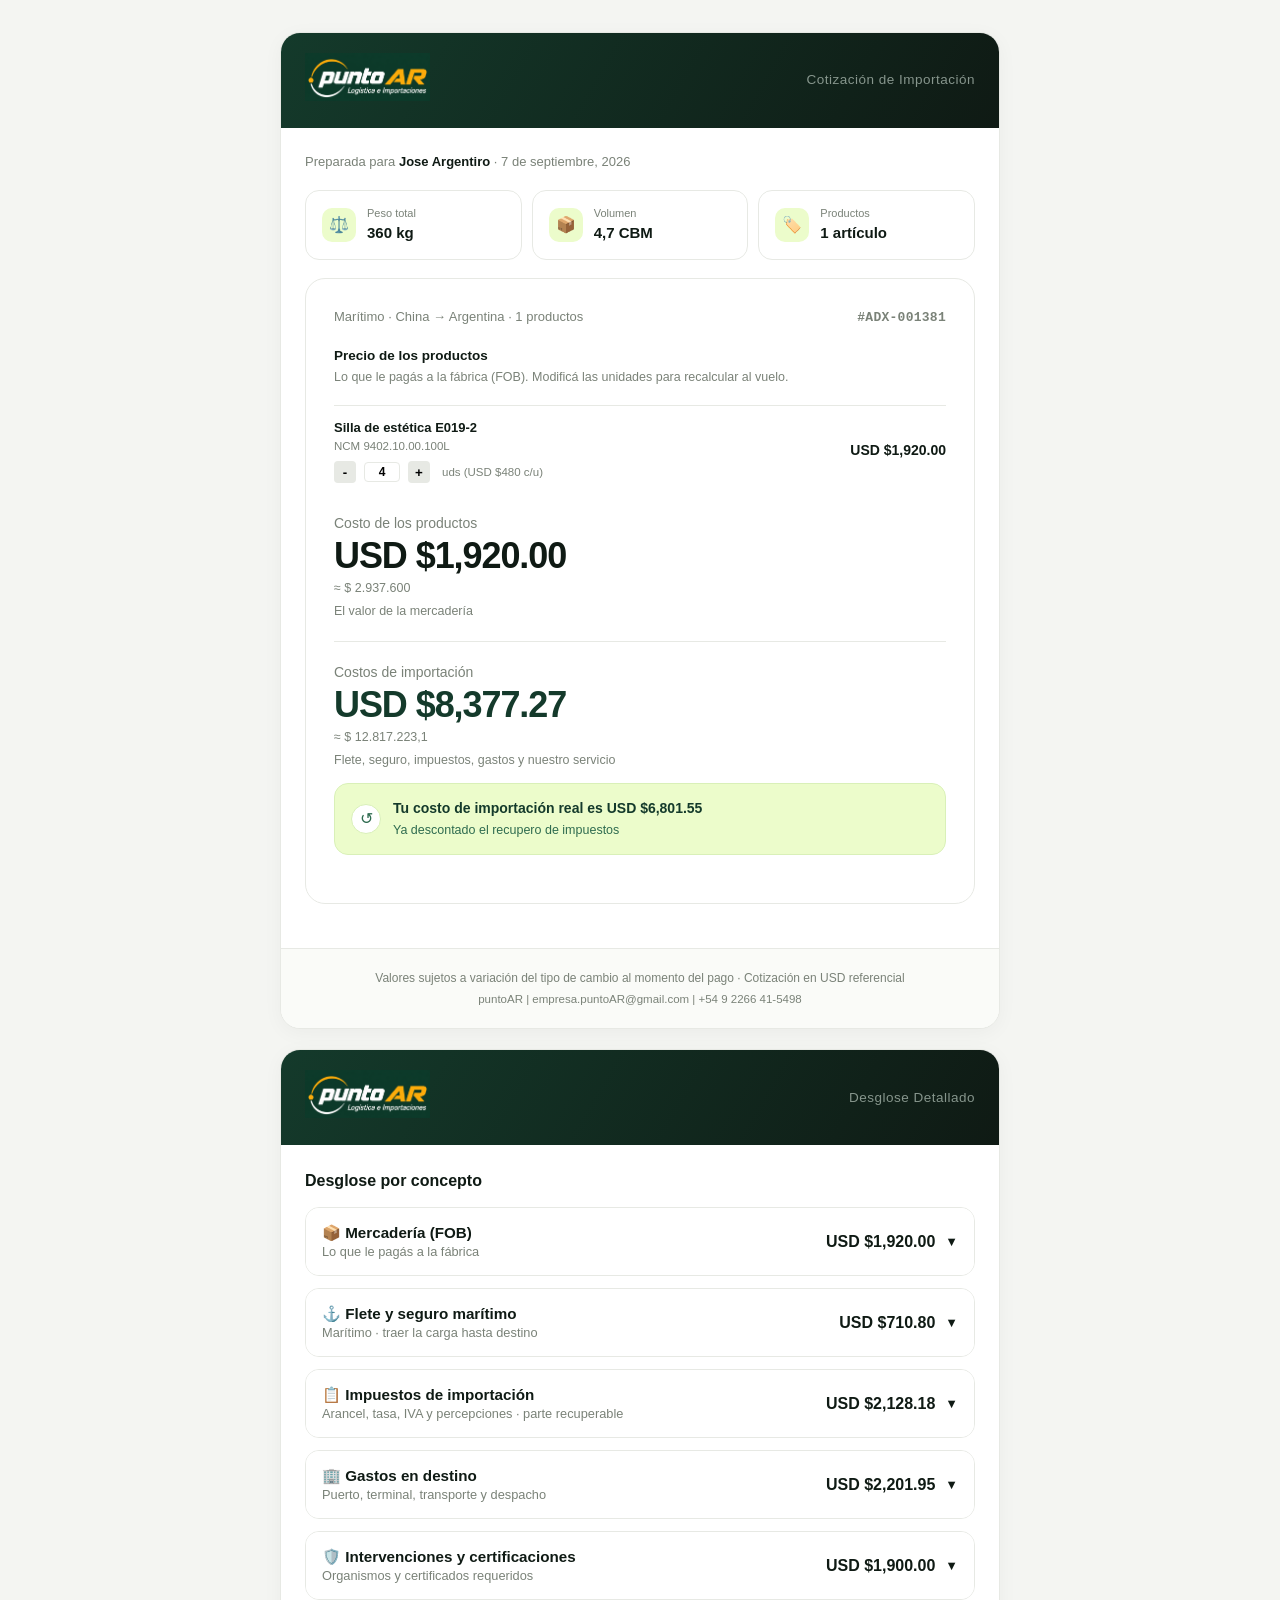
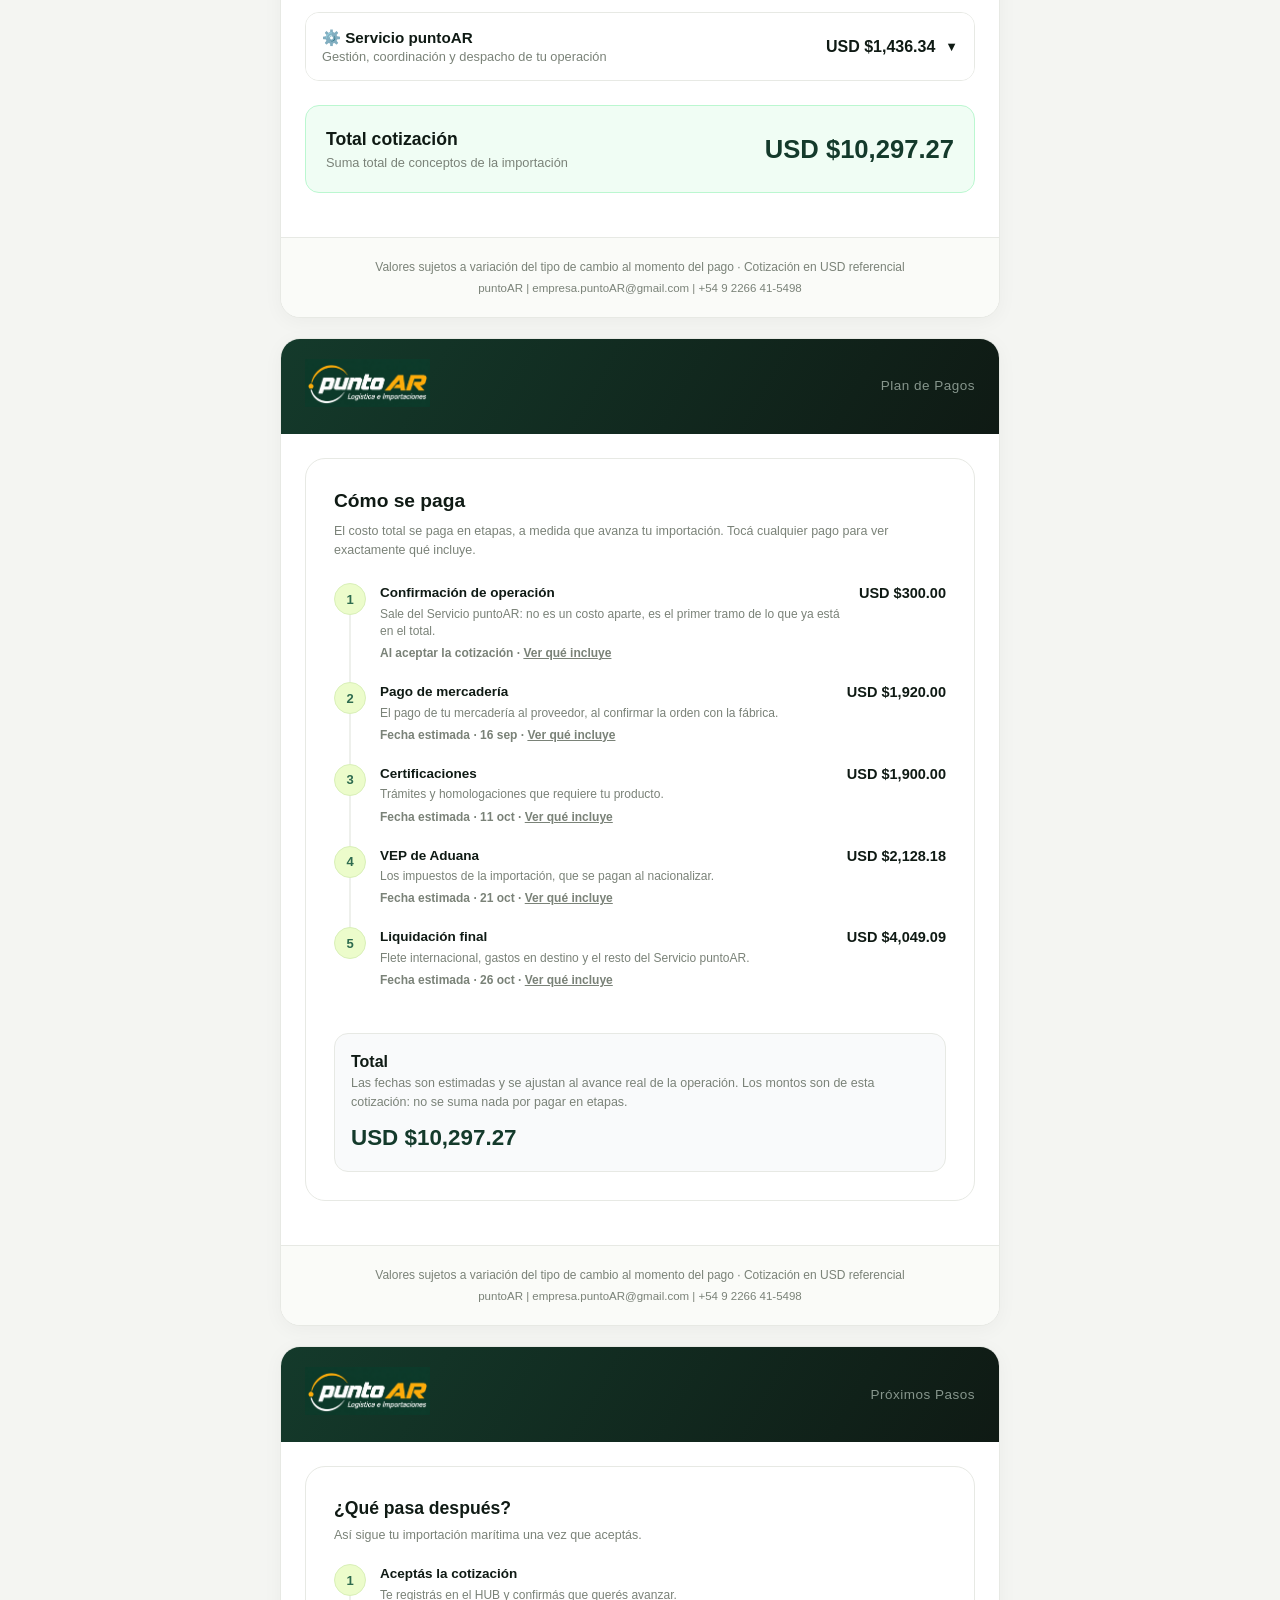
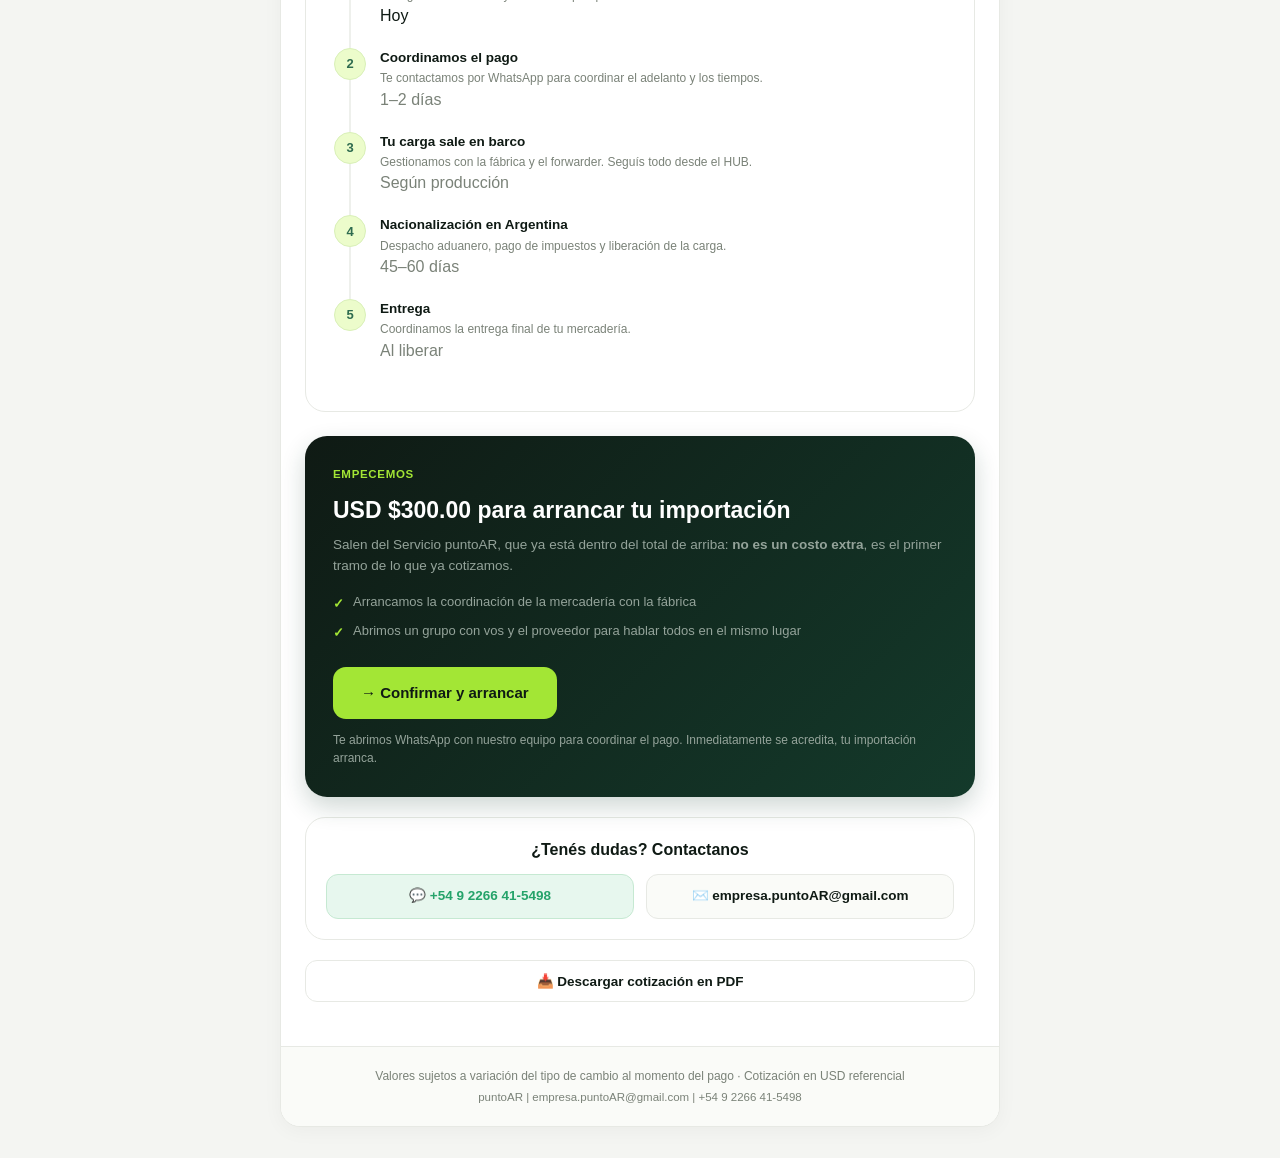
==== commit 3400b266: "Update index.html" ====
--- a/index.html
+++ b/index.html
@@ -4,155 +4,7 @@
     <meta charset="UTF-8">
     <meta name="viewport" content="width=device-width, initial-scale=1.0">
     <title>Cotización e Importación - PuntoAR</title>
-    <style>
-        :root {
-            --primary-color: #143A2B;
-            --primary-dark: #0F1A14;
-            --bg-color: #f4f5f2;
-            --card-bg: #ffffff;
-            --text-main: #0F1A14;
-            --text-muted: #7A8278;
-            --border-color: #e7e9e4;
-            --accent-green: #ecfccb;
-            --border-green: #d9f0b8;
-            --text-green: #2E6B4F;
-        }
-        * { box-sizing: border-box; margin: 0; padding: 0; font-family: -apple-system, BlinkMacSystemFont, 'Segoe UI', Roboto, Helvetica, Arial, sans-serif; }
-        body { background-color: var(--bg-color); color: var(--text-main); line-height: 1.5; padding: 12px; }
-        
-        .page {
-            max-width: 720px;
-            margin: 20px auto;
-            background: var(--card-bg);
-            border: 1px solid var(--border-color);
-            border-radius: 20px;
-            box-shadow: 0 4px 20px rgba(15, 26, 20, 0.04);
-            overflow: hidden;
-            display: flex;
-            flex-direction: column;
-            justify-content: space-between;
-            page-break-after: always;
-        }
-
-        header { background: linear-gradient(120deg, rgb(20, 58, 43), rgb(15, 26, 20)); color: white; padding: 20px 24px; display: flex; justify-content: space-between; align-items: center; flex-wrap: wrap; gap: 12px; }
-        .logo-container img { height: 48px; object-fit: contain; }
-        .header-title { font-size: 1.1rem; font-weight: 500; letter-spacing: 0.5px; opacity: 0.9; text-align: right; }
-
-        .page-content { padding: 24px; flex-grow: 1; }
-        
-        .client-info { font-size: 13px; color: var(--text-muted); margin-bottom: 18px; font-weight: 500; }
-        .client-info span { color: var(--text-main); font-weight: 700; }
-
-        .summary-grid { display: grid; grid-template-columns: repeat(3, 1fr); gap: 10px; margin-bottom: 18px; }
-        .summary-card { background: rgb(255, 255, 255); border: 1px solid var(--border-color); border-radius: 14px; padding: 14px 16px; display: flex; align-items: center; gap: 11px; }
-        .summary-icon { width: 34px; height: 34px; border-radius: 10px; background: var(--accent-green); color: var(--text-green); display: grid; place-items: center; flex-shrink: 0; }
-        .summary-info span { font-size: 11px; color: var(--text-muted); display: block; }
-        .summary-info strong { font-size: 15px; font-weight: 800; color: var(--text-main); }
-
-        .route-info { display: flex; justify-content: space-between; align-items: baseline; font-size: 13px; color: var(--text-muted); margin-bottom: 18px; gap: 12px; flex-wrap: wrap; }
-        .route-info span:last-child { flex-shrink: 0; letter-spacing: 0.02em; font-family: ui-monospace, monospace; font-weight: 600; }
-
-        .section-box { border: 1px solid var(--border-color); border-radius: 20px; padding: 28px; margin-bottom: 20px; background: white; }
-        .box-title { font-size: 13.5px; font-weight: 800; color: var(--text-main); margin-bottom: 2px; }
-        .box-desc { font-size: 12.5px; color: var(--text-muted); margin-bottom: 18px; }
-
-        .product-item { display: flex; align-items: center; justify-content: space-between; gap: 12px; padding: 12px 0; border-top: 1px solid var(--border-color); }
-        .product-name { font-weight: 700; font-size: 13px; color: var(--text-main); }
-        .product-detail { font-size: 11.5px; color: var(--text-muted); margin-top: 1px; }
-        
-        /* Control interactivo de cantidad */
-        .qty-control { display: flex; align-items: center; gap: 8px; margin-top: 6px; }
-        .qty-btn { background: var(--border-color); border: none; width: 22px; height: 22px; border-radius: 4px; font-weight: bold; cursor: pointer; display: grid; place-items: center; }
-        .qty-btn:hover { background: #d1d5db; }
-        .qty-input { width: 36px; text-align: center; font-size: 12px; font-weight: 700; border: 1px solid var(--border-color); border-radius: 4px; padding: 2px; }
-
-        .product-price { font-weight: 800; font-size: 14px; text-align: right; white-space: nowrap; font-variant-numeric: tabular-nums; }
-
-        .metric-block { margin-bottom: 20px; }
-        .metric-label { font-size: 14px; color: var(--text-muted); margin-bottom: 4px; }
-        .metric-value { font-size: 36px; font-weight: 800; color: var(--text-main); letter-spacing: -0.03em; line-height: 1; }
-        .metric-sub { font-size: 12.5px; color: var(--text-muted); margin-top: 5px; }
-
-        .recupero-banner { background-color: var(--accent-green); border: 1px solid var(--border-green); border-radius: 14px; padding: 14px 16px; display: flex; align-items: center; gap: 12px; margin-top: 14px; }
-        .recupero-icon { width: 30px; height: 30px; border-radius: 99px; background: #fff; border: 1px solid var(--border-green); display: grid; place-items: center; flex-shrink: 0; color: var(--text-green); }
-        .recupero-text strong { font-size: 14px; font-weight: 800; color: var(--primary-color); display: block; }
-        .recupero-text span { font-size: 12.5px; color: var(--text-green); margin-top: 2px; display: block; }
-
-        /* Acordeones interactivos */
-        .accordion-item { border: 1px solid var(--border-color); border-radius: 14px; margin-bottom: 12px; background: white; overflow: hidden; }
-        .accordion-header { width: 100%; display: flex; justify-content: space-between; align-items: center; padding: 16px; background: #fff; border: none; cursor: pointer; text-align: left; }
-        .accordion-header:hover { background: #f9fafb; }
-        .accordion-title { font-weight: 700; font-size: 0.95rem; color: var(--text-main); display: flex; align-items: center; gap: 10px; }
-        .accordion-subtitle { font-size: 0.8rem; color: var(--text-muted); margin-top: 2px; }
-        .accordion-price { font-weight: 800; font-size: 1rem; color: var(--text-main); display: flex; align-items: center; gap: 10px; white-space: nowrap; }
-        .accordion-content { display: none; padding: 16px; background: #fafbf8; border-top: 1px solid var(--border-color); }
-        .sub-row { display: flex; justify-content: space-between; font-size: 0.88rem; padding: 8px 0; border-bottom: 1px dashed var(--border-color); color: var(--text-muted); gap: 10px; }
-        .sub-row:last-child { border-bottom: none; }
-        .sub-row span:last-child { font-weight: 600; color: var(--text-main); text-align: right; }
-
-        /* Sistema de Notificaciones Toast Flotantes */
-        #toast-container { position: fixed; bottom: 24px; right: 24px; z-index: 9999; display: flex; flex-direction: column; gap: 8px; }
-        .toast { background: #0F1A14; color: #fff; padding: 12px 20px; border-radius: 12px; font-size: 13px; font-weight: 600; box-shadow: 0 10px 25px rgba(0,0,0,0.15); animation: fadeUp 0.3s ease; display: flex; align-items: center; gap: 8px; }
-        .toast span { color: #A3E635; }
-
-        @keyframes fadeUp { from { opacity: 0; transform: translateY(10px); } to { opacity: 1; transform: translateY(0); } }
-
-        /* Línea de tiempo / Pasos */
-        .timeline-container { position: relative; padding-left: 0px; }
-        .timeline-step { display: flex; gap: 14px; padding-bottom: 20px; position: relative; align-items: flex-start; }
-        .timeline-step:not(:last-child)::before { content: ''; position: absolute; left: 15px; top: 32px; bottom: 0px; width: 2px; background: rgb(238, 240, 236); }
-        .timeline-number { width: 32px; height: 32px; border-radius: 99px; background: var(--accent-green); color: var(--text-green); display: grid; place-items: center; font-size: 13px; font-weight: 800; flex-shrink: 0; position: relative; z-index: 1; border: 1px solid var(--border-green); }
-        .timeline-content { display: flex; justify-content: space-between; align-items: flex-start; gap: 12px; width: 100%; }
-        .timeline-text { flex-grow: 1; }
-        .timeline-text h4 { font-size: 13.5px; font-weight: 700; color: var(--text-main); margin-bottom: 2px; }
-        .timeline-text p { font-size: 12px; color: var(--text-muted); line-height: 1.45; }
-        .timeline-text .time-badge { font-size: 11px; font-weight: 700; color: var(--text-green); margin-top: 4px; display: inline-block; }
-        .timeline-amount { font-weight: 800; font-size: 14.5px; color: var(--text-main); text-align: right; white-space: nowrap; }
-
-        /* Tarjeta Oscura "Empecemos" */
-        .dark-card { background: linear-gradient(135deg, #0F1A14, #143A2B); color: white; border-radius: 22px; padding: 30px 28px; margin-bottom: 20px; box-shadow: 0 10px 25px rgba(20, 58, 43, 0.2); position: relative; overflow: hidden; }
-        .dark-card h3 { font-size: 23px; font-weight: 800; margin-bottom: 8px; }
-        .dark-card p { font-size: 13.5px; color: #94a39a; margin-bottom: 16px; line-height: 1.55; }
-        .feature-list { list-style: none; margin-bottom: 24px; display: grid; gap: 8px; }
-        .feature-list li { font-size: 13px; color: #94a39a; display: flex; align-items: flex-start; gap: 9px; line-height: 1.45; }
-        .feature-list li span { color: #A3E635; font-weight: bold; flex-shrink: 0; margin-top: 2px; }
-        .btn-confirm { background: #A3E635; color: #0F1A14; border: none; padding: 15px 28px; border-radius: 13px; font-weight: 800; font-size: 15px; cursor: pointer; display: inline-flex; align-items: center; gap: 9px; text-decoration: none; transition: background 0.2s; }
-        .btn-confirm:hover { background: #bef264; }
-
-        /* Contacto Grid */
-        .contact-grid { display: grid; grid-template-columns: 1fr 1fr; gap: 12px; margin-top: 10px; }
-        .contact-box { background: #fafbf8; border: 1px solid var(--border-color); border-radius: 12px; padding: 11px 18px; text-align: center; text-decoration: none; color: var(--text-main); display: flex; align-items: center; justify-content: center; gap: 9px; font-weight: 700; font-size: 13.5px; }
-        .contact-box.whatsapp { background: #e7f7ee; border-color: #c6e9d2; color: #25a36a; }
-
-        .btn-pdf { display: flex; align-items: center; justify-content: center; gap: 9px; width: 100%; background: #ffffff; border: 1px solid var(--border-color); border-radius: 12px; padding: 12px 22px; font-weight: 700; font-size: 13.5px; color: var(--text-main); cursor: pointer; text-decoration: none; margin-bottom: 20px; transition: background 0.2s; }
-        .btn-pdf:hover { background: #f9fafb; }
-
-        footer { text-align: center; font-size: 12px; color: var(--text-muted); border-top: 1px solid var(--border-color); padding: 20px; line-height: 1.5; background: #fafbf8; }
-        footer div { margin-top: 4px; font-size: 11.5px; }
-
-        @media (max-width: 600px) {
-            body { padding: 4px; }
-            .page { margin: 6px auto; border-radius: 12px; }
-            .page-content { padding: 16px 12px; }
-            .summary-grid { grid-template-columns: repeat(3, 1fr); gap: 6px; }
-            .summary-card { padding: 10px 8px; gap: 6px; flex-direction: column; text-align: center; }
-            .summary-info strong { font-size: 13px; }
-            .summary-info span { font-size: 9.5px; }
-            .summary-icon { width: 28px; height: 28px; border-radius: 8px; }
-            .metric-value { font-size: 28px; }
-            header { padding: 16px; }
-            .contact-grid { grid-template-columns: 1fr; }
-            .timeline-content { flex-direction: column; align-items: flex-start; gap: 4px; }
-            .timeline-amount { text-align: left; }
-        }
-
-        @media print {
-            body { background: white; padding: 0; }
-            .page { border: none; box-shadow: none; margin: 0; max-width: 100%; page-break-after: always; }
-            .accordion-content { display: block !important; }
-            .btn-pdf, .qpv-print-hide { display: none !important; }
-        }
-    </style>
+    <link rel="stylesheet" href="styles.css">
 </head>
 <body>
 
@@ -233,8 +85,8 @@
 
                     <div class="metric-block">
                         <div class="metric-label">Costos de importación</div>
-                        <div class="metric-value" style="color: var(--primary-color);" id="val-import-total">USD $7,898.27</div>
-                        <div class="metric-sub" id="val-ars-import">≈ $ 12.084.353</div>
+                        <div class="metric-value" style="color: var(--primary-color);" id="val-import-total">USD $8,377.27</div>
+                        <div class="metric-sub" id="val-ars-import">≈ $ 12.817.222</div>
                         <div style="font-size: 12.5px; color: var(--text-muted); margin-top: 4px;">Flete, seguro, impuestos, gastos y nuestro servicio</div>
 
                         <!-- Banner de Recupero -->
@@ -277,7 +129,7 @@
                                 <div class="accordion-title">📦 Mercadería (FOB)</div>
                                 <div class="accordion-subtitle">Lo que le pagás a la fábrica</div>
                             </div>
-                            <div class="accordion-price"><span id="acc-fob">USD $1,920.00</span> <span style="font-size:0.8rem">▼</span></div>
+                            <div class="accordion-price"><span id="acc-fob">USD $1,920.00</span> <span class="accordion-arrow" style="font-size:0.8rem">▼</span></div>
                         </button>
                         <div id="fob-content" class="accordion-content">
                             <div class="sub-row"><span id="sub-item-desc">Silla de estética E019-2 (4 uds)</span><span id="sub-item-val">USD $1,920.00</span></div>
@@ -291,7 +143,7 @@
                                 <div class="accordion-title">⚓ Flete y seguro marítimo</div>
                                 <div class="accordion-subtitle">Marítimo · traer la carga hasta destino</div>
                             </div>
-                            <div class="accordion-price"><span id="acc-flete">USD $710.80</span> <span style="font-size:0.8rem">▼</span></div>
+                            <div class="accordion-price"><span id="acc-flete">USD $710.80</span> <span class="accordion-arrow" style="font-size:0.8rem">▼</span></div>
                         </button>
                         <div id="flete-content" class="accordion-content">
                             <div class="sub-row"><span>Flete internacional</span><span id="sub-flete-int">USD $684.75</span></div>
@@ -306,7 +158,7 @@
                                 <div class="accordion-title">📋 Impuestos de importación</div>
                                 <div class="accordion-subtitle">Arancel, tasa, IVA y percepciones · parte recuperable</div>
                             </div>
-                            <div class="accordion-price"><span id="acc-imp">USD $2,128.18</span> <span style="font-size:0.8rem">▼</span></div>
+                            <div class="accordion-price"><span id="acc-imp">USD $2,128.18</span> <span class="accordion-arrow" style="font-size:0.8rem">▼</span></div>
                         </button>
                         <div id="impuestos-content" class="accordion-content">
                             <div class="sub-row"><span>Derechos de importación (arancel)</span><span id="imp-1">USD $473.54</span></div>
@@ -325,7 +177,7 @@
                                 <div class="accordion-title">🏢 Gastos en destino</div>
                                 <div class="accordion-subtitle">Puerto, terminal, transporte y despacho</div>
                             </div>
-                            <div class="accordion-price"><span id="acc-gastos">USD $2,201.95</span> <span style="font-size:0.8rem">▼</span></div>
+                            <div class="accordion-price"><span id="acc-gastos">USD $2,201.95</span> <span class="accordion-arrow" style="font-size:0.8rem">▼</span></div>
                         </button>
                         <div id="gastos-content" class="accordion-content">
                             <div class="sub-row"><span>Tasa AGP (LCL)</span><span>USD $18.89</span></div>
@@ -348,7 +200,7 @@
                                 <div class="accordion-title">🛡️ Intervenciones y certificaciones</div>
                                 <div class="accordion-subtitle">Organismos y certificados requeridos</div>
                             </div>
-                            <div class="accordion-price">USD $1,900.00 <span style="font-size:0.8rem">▼</span></div>
+                            <div class="accordion-price">USD $1,900.00 <span class="accordion-arrow" style="font-size:0.8rem">▼</span></div>
                         </button>
                         <div id="cert-content" class="accordion-content">
                             <div class="sub-row"><span>ANMAT</span><span>USD $600.00</span></div>
@@ -363,10 +215,10 @@
                                 <div class="accordion-title">⚙️ Servicio puntoAR</div>
                                 <div class="accordion-subtitle">Gestión, coordinación y despacho de tu operación</div>
                             </div>
-                            <div class="accordion-price"><span id="acc-serv">USD $1,244.55</span> <span style="font-size:0.8rem">▼</span></div>
+                            <div class="accordion-price"><span id="acc-serv">USD $1,436.34</span> <span class="accordion-arrow" style="font-size:0.8rem">▼</span></div>
                         </button>
                         <div id="aduanex-content" class="accordion-content">
-                            <div class="sub-row"><span>Gestión y coordinación de la operación</span><span id="serv-val">USD $1,244.55</span></div>
+                            <div class="sub-row"><span>Gestión y coordinación de la operación</span><span id="serv-val">USD $1,436.34</span></div>
                         </div>
                     </div>
 
@@ -378,7 +230,7 @@
                         <strong style="font-size: 1.1rem; color: var(--primary-dark);">Total cotización</strong>
                         <p style="font-size: 0.8rem; color: var(--text-muted);">Suma total de conceptos de la importación</p>
                     </div>
-                    <div style="font-size: 1.6rem; font-weight: 800; color: var(--primary-color);" id="val-total-general">USD $10,105.48</div>
+                    <div style="font-size: 1.6rem; font-weight: 800; color: var(--primary-color);" id="val-total-general">USD $10,257.27</div>
                 </div>
             </div>
         </div>
@@ -402,76 +254,132 @@
             <div class="page-content">
                 <div class="section-box">
                     <div class="box-title" style="font-size: 1.2rem; margin-bottom: 6px;">Cómo se paga</div>
-                    <div class="box-desc" style="margin-bottom: 24px;">El costo total se paga en etapas, a medida que avanza tu importación.</div>
+                    <div class="box-desc" style="margin-bottom: 24px;">El costo total se paga en etapas, a medida que avanza tu importación. Tocá cualquier pago para ver exactamente qué incluye.</div>
 
                     <div class="timeline-container">
+                        
+                        <!-- Paso 1 -->
                         <div class="timeline-step">
                             <div class="timeline-number">1</div>
-                            <div class="timeline-content">
-                                <div class="timeline-text">
-                                    <h4>Confirmación de operación</h4>
-                                    <p>Sale del Servicio puntoAR: no es un costo aparte, es el primer tramo de lo que ya está en el total.</p>
-                                    <span class="time-badge">Al aceptar la cotización</span>
-                                </div>
-                                <div class="timeline-amount">USD $300.00</div>
-                            </div>
-                        </div>
-
+                            <div style="flex-grow: 1; width: calc(100% - 46px);">
+                                <div style="display: flex; justify-content: space-between; align-items: flex-start; gap: 12px;">
+                                    <div class="timeline-text">
+                                        <h4>Confirmación de operación</h4>
+                                        <p>Sale del Servicio puntoAR: no es un costo aparte, es el primer tramo de lo que ya está en el total.</p>
+                                        <div style="font-size: 12px; font-weight: 700; margin-top: 4px; color: var(--text-muted);">
+                                            Al aceptar la cotización · <button onclick="togglePaymentDetail('pay-1', this)" class="detail-toggle-btn">Ver qué incluye</button>
+                                        </div>
+                                    </div>
+                                    <div class="timeline-amount">USD $300.00</div>
+                                </div>
+                                <div id="pay-1" class="payment-dropdown-content">
+                                    <div style="font-weight: 700; color: var(--text-green); margin-bottom: 8px;">Con este pago arrancamos</div>
+                                    <div style="display: grid; gap: 6px; color: var(--text-muted);">
+                                        <div>✓ Arrancamos la coordinación de la mercadería con la fábrica</div>
+                                        <div>✓ Abrimos un grupo con vos y el proveedor para hablar todos en el mismo lugar</div>
+                                        <div>✓ Te damos acceso a la plataforma para seguir tu importación en tiempo real</div>
+                                    </div>
+                                    <div style="border-top: 1px dashed var(--border-color); margin-top: 10px; padding-top: 8px; font-size: 11.5px; color: var(--text-muted);">Sale del Servicio puntoAR, que ya está dentro del total de arriba. No se suma: se adelanta.</div>
+                                </div>
+                            </div>
+                        </div>
+
+                        <!-- Paso 2 -->
                         <div class="timeline-step">
                             <div class="timeline-number">2</div>
-                            <div class="timeline-content">
-                                <div class="timeline-text">
-                                    <h4>Pago de mercadería</h4>
-                                    <p>El pago de tu mercadería al proveedor, al confirmar la orden con la fábrica.</p>
-                                    <span class="time-badge" style="color: var(--text-muted);">Fecha estimada · 16 sep</span>
-                                </div>
-                                <div class="timeline-amount" id="t-step-2">USD $1,920.00</div>
-                            </div>
-                        </div>
-
+                            <div style="flex-grow: 1; width: calc(100% - 46px);">
+                                <div style="display: flex; justify-content: space-between; align-items: flex-start; gap: 12px;">
+                                    <div class="timeline-text">
+                                        <h4>Pago de mercadería</h4>
+                                        <p>El pago de tu mercadería al proveedor, al confirmar la orden con la fábrica.</p>
+                                        <div style="font-size: 12px; font-weight: 700; margin-top: 4px; color: var(--text-muted);">
+                                            Fecha estimada · 16 sep · <button onclick="togglePaymentDetail('pay-2', this)" class="detail-toggle-btn">Ver qué incluye</button>
+                                        </div>
+                                    </div>
+                                    <div class="timeline-amount" style="white-space: nowrap; margin-left: 10px;" id="t-step-2">USD $1,920.00</div>
+                                </div>
+                                <div id="pay-2" class="payment-dropdown-content">
+                                    <div class="sub-row"><span id="pay-item-desc">Silla de estética E019-2 (4 uds)</span><span id="pay-item-val">USD $1,920.00</span></div>
+                                </div>
+                            </div>
+                        </div>
+
+                        <!-- Paso 3 -->
                         <div class="timeline-step">
                             <div class="timeline-number">3</div>
-                            <div class="timeline-content">
-                                <div class="timeline-text">
-                                    <h4>Certificaciones</h4>
-                                    <p>Trámites y homologaciones que requiere tu producto.</p>
-                                    <span class="time-badge" style="color: var(--text-muted);">Fecha estimada · 11 oct</span>
-                                </div>
-                                <div class="timeline-amount">USD $1,900.00</div>
-                            </div>
-                        </div>
-
+                            <div style="flex-grow: 1; width: calc(100% - 46px);">
+                                <div style="display: flex; justify-content: space-between; align-items: flex-start; gap: 12px;">
+                                    <div class="timeline-text">
+                                        <h4>Certificaciones</h4>
+                                        <p>Trámites y homologaciones que requiere tu producto.</p>
+                                        <div style="font-size: 12px; font-weight: 700; margin-top: 4px; color: var(--text-muted);">
+                                            Fecha estimada · 11 oct · <button onclick="togglePaymentDetail('pay-3', this)" class="detail-toggle-btn">Ver qué incluye</button>
+                                        </div>
+                                    </div>
+                                    <div class="timeline-amount" style="white-space: nowrap; margin-left: 10px;">USD $1,900.00</div>
+                                </div>
+                                <div id="pay-3" class="payment-dropdown-content">
+                                    <div class="sub-row"><span>ANMAT</span><span>USD $600.00</span></div>
+                                    <div class="sub-row"><span>Seguridad Eléctrica (certificación completa)</span><span>USD $1,300.00</span></div>
+                                </div>
+                            </div>
+                        </div>
+
+                        <!-- Paso 4 -->
                         <div class="timeline-step">
                             <div class="timeline-number">4</div>
-                            <div class="timeline-content">
-                                <div class="timeline-text">
-                                    <h4>VEP de Aduana</h4>
-                                    <p>Los impuestos de la importación, que se pagan al nacionalizar.</p>
-                                    <span class="time-badge" style="color: var(--text-muted);">Fecha estimada · 21 oct</span>
-                                </div>
-                                <div class="timeline-amount" id="t-step-4">USD $2,128.18</div>
-                            </div>
-                        </div>
-
+                            <div style="flex-grow: 1; width: calc(100% - 46px);">
+                                <div style="display: flex; justify-content: space-between; align-items: flex-start; gap: 12px;">
+                                    <div class="timeline-text">
+                                        <h4>VEP de Aduana</h4>
+                                        <p>Los impuestos de la importación, que se pagan al nacionalizar.</p>
+                                        <div style="font-size: 12px; font-weight: 700; margin-top: 4px; color: var(--text-muted);">
+                                            Fecha estimada · 21 oct · <button onclick="togglePaymentDetail('pay-4', this)" class="detail-toggle-btn">Ver qué incluye</button>
+                                        </div>
+                                    </div>
+                                    <div class="timeline-amount" style="white-space: nowrap; margin-left: 10px;" id="t-step-4">USD $2,128.18</div>
+                                </div>
+                                <div id="pay-4" class="payment-dropdown-content">
+                                    <div class="sub-row"><span>Derechos de importación (arancel)</span><span id="p-imp-1">USD $473.54</span></div>
+                                    <div class="sub-row"><span>Tasa estadística</span><span id="p-imp-2">USD $78.92</span></div>
+                                    <div class="sub-row"><span>IVA</span><span id="p-imp-3">USD $668.49</span></div>
+                                    <div class="sub-row"><span>IVA adicional</span><span id="p-imp-4">USD $636.65</span></div>
+                                    <div class="sub-row"><span>Percepción IIBB</span><span id="p-imp-5">USD $79.58</span></div>
+                                    <div class="sub-row"><span>Percepción Ganancias</span><span id="p-imp-6">USD $191.00</span></div>
+                                </div>
+                            </div>
+                        </div>
+
+                        <!-- Paso 5 -->
                         <div class="timeline-step">
                             <div class="timeline-number">5</div>
-                            <div class="timeline-content">
-                                <div class="timeline-text">
-                                    <h4>Liquidación final</h4>
-                                    <p>Flete internacional, gastos en destino y el resto del Servicio puntoAR.</p>
-                                    <span class="time-badge" style="color: var(--text-muted);">Fecha estimada · 26 oct</span>
-                                </div>
-                                <div class="timeline-amount" id="t-step-5">USD $3,570.09</div>
-                            </div>
-                        </div>
+                            <div style="flex-grow: 1; width: calc(100% - 46px);">
+                                <div style="display: flex; justify-content: space-between; align-items: flex-start; gap: 12px;">
+                                    <div class="timeline-text">
+                                        <h4>Liquidación final</h4>
+                                        <p>Flete internacional, gastos en destino y el resto del Servicio puntoAR.</p>
+                                        <div style="font-size: 12px; font-weight: 700; margin-top: 4px; color: var(--text-muted);">
+                                            Fecha estimada · 26 oct · <button onclick="togglePaymentDetail('pay-5', this)" class="detail-toggle-btn">Ver qué incluye</button>
+                                        </div>
+                                    </div>
+                                    <div class="timeline-amount" style="white-space: nowrap; margin-left: 10px;" id="t-step-5">USD $4,049.09</div>
+                                </div>
+                                <div id="pay-5" class="payment-dropdown-content">
+                                    <div class="sub-row"><span>Flete y seguro internacional</span><span>USD $710.80</span></div>
+                                    <div class="sub-row"><span>Gastos en destino</span><span>USD $2,201.95</span></div>
+                                    <div class="sub-row"><span>Servicio puntoAR (resto)</span><span id="p-serv-rest">USD $1,136.34</span></div>
+                                </div>
+                            </div>
+                        </div>
+
                     </div>
 
                     <div style="background: #f9fafb; border: 1px solid var(--border-color); border-radius: 14px; padding: 16px; margin-top: 24px; display: flex; justify-content: space-between; align-items: center; flex-wrap: wrap; gap: 10px;">
                         <div>
                             <strong style="font-size: 1rem; color: var(--text-main);">Total</strong>
-                            <p style="font-size: 0.78rem; color: var(--text-muted);">Las fechas son estimadas. Los montos son de esta cotización: no se suma nada por pagar en etapas.</p>
-                        </div>
-                        <div style="font-size: 1.4rem; font-weight: 800; color: var(--primary-color);" id="t-total-general">USD $10,105.48</div>
+                            <p style="font-size: 0.78rem; color: var(--text-muted);">Las fechas son estimadas y se ajustan al avance real de la operación. Los montos son de esta cotización: no se suma nada por pagar en etapas.</p>
+                        </div>
+                        <div style="font-size: 1.4rem; font-weight: 800; color: var(--primary-color);" id="t-total-general">USD $10,257.27</div>
                     </div>
                 </div>
             </div>
@@ -601,91 +509,8 @@
         </footer>
     </div>
 
-    <script>
-        // Sistema de Notificaciones Toast
-        function mostrarToast(mensaje) {
-            const container = document.getElementById('toast-container');
-            const toast = document.createElement('div');
-            toast.className = 'toast';
-            toast.innerHTML = `<span>✓</span> ${mensaje}`;
-            container.appendChild(toast);
-            setTimeout(() => {
-                toast.style.opacity = '0';
-                setTimeout(() => toast.remove(), 300);
-            }, 3000);
-        }
-
-        // Recálculo dinámico de cantidades
-        let cantidadUnidades = 4;
-        const precioUnitarioFOB = 480.00;
-
-        function cambiarCantidad(cambio) {
-            cantidadUnidades += cambio;
-            if (cantidadUnidades < 1) cantidadUnidades = 1;
-
-            document.getElementById('input-qty').value = cantidadUnidades;
-            
-            // Recálculos proporcionales
-            const nuevoFOB = cantidadUnidades * precioUnitarioFOB;
-            const nuevoArancel = nuevoFOB * 0.20;
-            const nuevaTasaEst = nuevoFOB * 0.033;
-            const nuevoIVA = (nuevoFOB + nuevoArancel + nuevaTasaEst) * 0.21;
-            const nuevoIVAAdd = nuevoFOB * 0.20;
-            const nuevaPercepcionIIBB = nuevoFOB * 0.025;
-            const nuevoGanancias = nuevoFOB * 0.06;
-            const nuevosImpuestos = nuevoArancel + nuevaTasaEst + nuevoIVA + nuevoIVAAdd + nuevaPercepcionIIBB + nuevoGanancias;
-            
-            const nuevoTotal = nuevoFOB + 710.80 + nuevosImpuestos + 2201.95 + 1900.00 + 1244.55;
-            const nuevoReal = nuevoTotal - (nuevoIVA + nuevoIVAAdd + nuevaPercepcionIIBB + nuevoGanancias);
-
-            // Actualizar etiquetas en pantalla
-            document.getElementById('val-fob-item').textContent = `USD $${nuevoFOB.toLocaleString('en-US', {minimumFractionDigits: 2})}`;
-            document.getElementById('val-fob-total').textContent = `USD $${nuevoFOB.toLocaleString('en-US', {minimumFractionDigits: 2})}`;
-            document.getElementById('val-ars-fob').textContent = `≈ $ ${(nuevoFOB * 1530).toLocaleString('es-AR')}`;
-            
-            document.getElementById('val-import-total').textContent = `USD $${nuevoTotal.toLocaleString('en-US', {minimumFractionDigits: 2})}`;
-            document.getElementById('val-ars-import').textContent = `≈ $ ${(nuevoTotal * 1530).toLocaleString('es-AR')}`;
-            document.getElementById('val-real-import').textContent = `Tu costo de importación real es USD $${nuevoReal.toLocaleString('en-US', {minimumFractionDigits: 2})}`;
-
-            // Actualizar desglose
-            document.getElementById('acc-fob').textContent = `USD $${nuevoFOB.toLocaleString('en-US', {minimumFractionDigits: 2})}`;
-            document.getElementById('sub-item-desc').textContent = `Silla de estética E019-2 (${cantidadUnidades} uds)`;
-            document.getElementById('sub-item-val').textContent = `USD $${nuevoFOB.toLocaleString('en-US', {minimumFractionDigits: 2})}`;
-            
-            document.getElementById('acc-imp').textContent = `USD $${nuevosImpuestos.toLocaleString('en-US', {minimumFractionDigits: 2})}`;
-            document.getElementById('imp-1').textContent = `USD $${nuevoArancel.toLocaleString('en-US', {minimumFractionDigits: 2})}`;
-            document.getElementById('imp-2').textContent = `USD $${nuevaTasaEst.toLocaleString('en-US', {minimumFractionDigits: 2})}`;
-            document.getElementById('imp-3').textContent = `USD $${nuevoIVA.toLocaleString('en-US', {minimumFractionDigits: 2})}`;
-            document.getElementById('imp-4').textContent = `USD $${nuevoIVAAdd.toLocaleString('en-US', {minimumFractionDigits: 2})}`;
-            document.getElementById('imp-5').textContent = `USD $${nuevaPercepcionIIBB.toLocaleString('en-US', {minimumFractionDigits: 2})}`;
-            document.getElementById('imp-6').textContent = `USD $${nuevoGanancias.toLocaleString('en-US', {minimumFractionDigits: 2})}`;
-
-            document.getElementById('val-total-general').textContent = `USD $${nuevoTotal.toLocaleString('en-US', {minimumFractionDigits: 2})}`;
-            
-            // Plan de pagos
-            document.getElementById('t-step-2').textContent = `USD $${nuevoFOB.toLocaleString('en-US', {minimumFractionDigits: 2})}`;
-            document.getElementById('t-step-4').textContent = `USD $${nuevosImpuestos.toLocaleString('en-US', {minimumFractionDigits: 2})}`;
-            document.getElementById('t-total-general').textContent = `USD $${nuevoTotal.toLocaleString('en-US', {minimumFractionDigits: 2})}`;
-
-            mostrarToast(`Cantidad actualizada a ${cantidadUnidades} unidades`);
-        }
-
-        function toggleAccordion(id, btn) {
-            const content = document.getElementById(id);
-            const arrow = btn.querySelector('.accordion-price span');
-            if (content.style.display === 'block') {
-                content.style.display = 'none';
-                arrow.textContent = '▼';
-            } else {
-                content.style.display = 'block';
-                arrow.textContent = '▲';
-            }
-        }
-
-        function guardarPDF() {
-            mostrarToast('Generando documento PDF...');
-            setTimeout(() => window.print(), 800);
-        }
-    </script>
+    <!-- Cargar configuración primero y luego la lógica -->
+    <script src="config.js"></script>
+    <script src="app.js"></script>
 </body>
 </html>
--- a/styles.css
+++ b/styles.css
@@ -0,0 +1,145 @@
+:root {
+    --primary-color: #143A2B;
+    --primary-dark: #0F1A14;
+    --bg-color: #f4f5f2;
+    --card-bg: #ffffff;
+    --text-main: #0F1A14;
+    --text-muted: #7A8278;
+    --border-color: #e7e9e4;
+    --accent-green: #ecfccb;
+    --border-green: #d9f0b8;
+    --text-green: #2E6B4F;
+}
+* { box-sizing: border-box; margin: 0; padding: 0; font-family: -apple-system, BlinkMacSystemFont, 'Segoe UI', Roboto, Helvetica, Arial, sans-serif; }
+body { background-color: var(--bg-color); color: var(--text-main); line-height: 1.5; padding: 12px; }
+
+.page {
+    max-width: 720px;
+    margin: 20px auto;
+    background: var(--card-bg);
+    border: 1px solid var(--border-color);
+    border-radius: 20px;
+    box-shadow: 0 4px 20px rgba(15, 26, 20, 0.04);
+    overflow: hidden;
+    display: flex;
+    flex-direction: column;
+    justify-content: space-between;
+    page-break-after: always;
+}
+
+header { background: linear-gradient(120deg, rgb(20, 58, 43), rgb(15, 26, 20)); color: white; padding: 20px 24px; display: flex; justify-content: space-between; align-items: center; flex-wrap: wrap; gap: 12px; }
+.logo-container img { height: 48px; object-fit: contain; }
+.header-title { font-size: 1.1rem; font-weight: 500; letter-spacing: 0.5px; opacity: 0.9; text-align: right; }
+
+.page-content { padding: 24px; flex-grow: 1; }
+
+.client-info { font-size: 13px; color: var(--text-muted); margin-bottom: 18px; font-weight: 500; }
+.client-info span { color: var(--text-main); font-weight: 700; }
+
+.summary-grid { display: grid; grid-template-columns: repeat(3, 1fr); gap: 10px; margin-bottom: 18px; }
+.summary-card { background: rgb(255, 255, 255); border: 1px solid var(--border-color); border-radius: 14px; padding: 14px 16px; display: flex; align-items: center; gap: 11px; }
+.summary-icon { width: 34px; height: 34px; border-radius: 10px; background: var(--accent-green); color: var(--text-green); display: grid; place-items: center; flex-shrink: 0; }
+.summary-info span { font-size: 11px; color: var(--text-muted); display: block; }
+.summary-info strong { font-size: 15px; font-weight: 800; color: var(--text-main); }
+
+.route-info { display: flex; justify-content: space-between; align-items: baseline; font-size: 13px; color: var(--text-muted); margin-bottom: 18px; gap: 12px; flex-wrap: wrap; }
+.route-info span:last-child { flex-shrink: 0; letter-spacing: 0.02em; font-family: ui-monospace, monospace; font-weight: 600; }
+
+.section-box { border: 1px solid var(--border-color); border-radius: 20px; padding: 28px; margin-bottom: 20px; background: white; }
+.box-title { font-size: 13.5px; font-weight: 800; color: var(--text-main); margin-bottom: 2px; }
+.box-desc { font-size: 12.5px; color: var(--text-muted); margin-bottom: 18px; }
+
+.product-item { display: flex; align-items: center; justify-content: space-between; gap: 12px; padding: 12px 0; border-top: 1px solid var(--border-color); }
+.product-name { font-weight: 700; font-size: 13px; color: var(--text-main); }
+.product-detail { font-size: 11.5px; color: var(--text-muted); margin-top: 1px; }
+
+.qty-control { display: flex; align-items: center; gap: 8px; margin-top: 6px; }
+.qty-btn { background: var(--border-color); border: none; width: 22px; height: 22px; border-radius: 4px; font-weight: bold; cursor: pointer; display: grid; place-items: center; }
+.qty-btn:hover { background: #d1d5db; }
+.qty-input { width: 36px; text-align: center; font-size: 12px; font-weight: 700; border: 1px solid var(--border-color); border-radius: 4px; padding: 2px; }
+
+.product-price { font-weight: 800; font-size: 14px; text-align: right; white-space: nowrap; font-variant-numeric: tabular-nums; }
+
+.metric-block { margin-bottom: 20px; }
+.metric-label { font-size: 14px; color: var(--text-muted); margin-bottom: 4px; }
+.metric-value { font-size: 36px; font-weight: 800; color: var(--text-main); letter-spacing: -0.03em; line-height: 1; }
+.metric-sub { font-size: 12.5px; color: var(--text-muted); margin-top: 5px; }
+
+.recupero-banner { background-color: var(--accent-green); border: 1px solid var(--border-green); border-radius: 14px; padding: 14px 16px; display: flex; align-items: center; gap: 12px; margin-top: 14px; }
+.recupero-icon { width: 30px; height: 30px; border-radius: 99px; background: #fff; border: 1px solid var(--border-green); display: grid; place-items: center; flex-shrink: 0; color: var(--text-green); }
+.recupero-text strong { font-size: 14px; font-weight: 800; color: var(--primary-color); display: block; }
+.recupero-text span { font-size: 12.5px; color: var(--text-green); margin-top: 2px; display: block; }
+
+.accordion-item { border: 1px solid var(--border-color); border-radius: 14px; margin-bottom: 12px; background: white; overflow: hidden; }
+.accordion-header { width: 100%; display: flex; justify-content: space-between; align-items: center; padding: 16px; background: #fff; border: none; cursor: pointer; text-align: left; }
+.accordion-header:hover { background: #f9fafb; }
+.accordion-title { font-weight: 700; font-size: 0.95rem; color: var(--text-main); display: flex; align-items: center; gap: 10px; }
+.accordion-subtitle { font-size: 0.8rem; color: var(--text-muted); margin-top: 2px; }
+.accordion-price { font-weight: 800; font-size: 1rem; color: var(--text-main); display: flex; align-items: center; gap: 10px; white-space: nowrap; }
+.accordion-content { display: none; padding: 16px; background: #fafbf8; border-top: 1px solid var(--border-color); }
+.sub-row { display: flex; justify-content: space-between; font-size: 0.88rem; padding: 8px 0; border-bottom: 1px dashed var(--border-color); color: var(--text-muted); gap: 10px; }
+.sub-row:last-child { border-bottom: none; }
+.sub-row span:last-child { font-weight: 600; color: var(--text-main); text-align: right; }
+
+#toast-container { position: fixed; bottom: 24px; right: 24px; z-index: 9999; display: flex; flex-direction: column; gap: 8px; }
+.toast { background: #0F1A14; color: #fff; padding: 12px 20px; border-radius: 12px; font-size: 13px; font-weight: 600; box-shadow: 0 10px 25px rgba(0,0,0,0.15); animation: fadeUp 0.3s ease; display: flex; align-items: center; gap: 8px; }
+.toast span { color: #A3E635; }
+
+@keyframes fadeUp { from { opacity: 0; transform: translateY(10px); } to { opacity: 1; transform: translateY(0); } }
+
+.timeline-container { position: relative; padding-left: 0px; }
+.timeline-step { display: flex; gap: 14px; padding-bottom: 20px; position: relative; align-items: flex-start; }
+.timeline-step:not(:last-child)::before { content: ''; position: absolute; left: 15px; top: 32px; bottom: 0px; width: 2px; background: rgb(238, 240, 236); }
+.timeline-number { width: 32px; height: 32px; border-radius: 99px; background: var(--accent-green); color: var(--text-green); display: grid; place-items: center; font-size: 13px; font-weight: 800; flex-shrink: 0; position: relative; z-index: 1; border: 1px solid var(--border-green); }
+.timeline-content { display: flex; justify-content: space-between; align-items: flex-start; gap: 12px; width: 100%; }
+.timeline-text { flex-grow: 1; }
+.timeline-text h4 { font-size: 13.5px; font-weight: 700; color: var(--text-main); margin-bottom: 2px; }
+.timeline-text p { font-size: 12px; color: var(--text-muted); line-height: 1.45; }
+.timeline-amount { font-weight: 800; font-size: 14.5px; color: var(--text-main); text-align: right; white-space: nowrap; }
+
+/* Enlace interactivo en tono gris simple */
+.detail-toggle-btn { background: none; border: none; color: #7A8278; font-size: 12px; font-weight: 600; cursor: pointer; padding: 0; text-decoration: underline; display: inline-flex; align-items: center; gap: 2px; }
+.detail-toggle-btn:hover { color: var(--text-main); }
+.payment-dropdown-content { display: none; background: #f9fafb; border: 1px solid var(--border-color); border-radius: 12px; padding: 14px; margin-top: 12px; font-size: 12.5px; width: 100%; }
+
+.dark-card { background: linear-gradient(135deg, #0F1A14, #143A2B); color: white; border-radius: 22px; padding: 30px 28px; margin-bottom: 20px; box-shadow: 0 10px 25px rgba(20, 58, 43, 0.2); position: relative; overflow: hidden; }
+.dark-card h3 { font-size: 23px; font-weight: 800; margin-bottom: 8px; }
+.dark-card p { font-size: 13.5px; color: #94a39a; margin-bottom: 16px; line-height: 1.55; }
+.feature-list { list-style: none; margin-bottom: 24px; display: grid; gap: 8px; }
+.feature-list li { font-size: 13px; color: #94a39a; display: flex; align-items: flex-start; gap: 9px; line-height: 1.45; }
+.feature-list li span { color: #A3E635; font-weight: bold; flex-shrink: 0; margin-top: 2px; }
+.btn-confirm { background: #A3E635; color: #0F1A14; border: none; padding: 15px 28px; border-radius: 13px; font-weight: 800; font-size: 15px; cursor: pointer; display: inline-flex; align-items: center; gap: 9px; text-decoration: none; transition: background 0.2s; }
+.btn-confirm:hover { background: #bef264; }
+
+.contact-grid { display: grid; grid-template-columns: 1fr 1fr; gap: 12px; margin-top: 10px; }
+.contact-box { background: #fafbf8; border: 1px solid var(--border-color); border-radius: 12px; padding: 11px 18px; text-align: center; text-decoration: none; color: var(--text-main); display: flex; align-items: center; justify-content: center; gap: 9px; font-weight: 700; font-size: 13.5px; }
+.contact-box.whatsapp { background: #e7f7ee; border-color: #c6e9d2; color: #25a36a; }
+
+.btn-pdf { display: flex; align-items: center; justify-content: center; gap: 9px; width: 100%; background: #ffffff; border: 1px solid var(--border-color); border-radius: 12px; padding: 12px 22px; font-weight: 700; font-size: 13.5px; color: var(--text-main); cursor: pointer; text-decoration: none; margin-bottom: 20px; transition: background 0.2s; }
+.btn-pdf:hover { background: #f9fafb; }
+
+footer { text-align: center; font-size: 12px; color: var(--text-muted); border-top: 1px solid var(--border-color); padding: 20px; line-height: 1.5; background: #fafbf8; }
+footer div { margin-top: 4px; font-size: 11.5px; }
+
+@media (max-width: 600px) {
+    body { padding: 4px; }
+    .page { margin: 6px auto; border-radius: 12px; }
+    .page-content { padding: 16px 12px; }
+    .summary-grid { grid-template-columns: repeat(3, 1fr); gap: 6px; }
+    .summary-card { padding: 10px 8px; gap: 6px; flex-direction: column; text-align: center; }
+    .summary-info strong { font-size: 13px; }
+    .summary-info span { font-size: 9.5px; }
+    .summary-icon { width: 28px; height: 28px; border-radius: 8px; }
+    .metric-value { font-size: 28px; }
+    header { padding: 16px; }
+    .contact-grid { grid-template-columns: 1fr; }
+    .timeline-content { flex-direction: column; align-items: flex-start; gap: 4px; }
+    .timeline-amount { text-align: left; }
+}
+
+@media print {
+    body { background: white; padding: 0; }
+    .page { border: none; box-shadow: none; margin: 0; max-width: 100%; page-break-after: always; }
+    .accordion-content { display: block !important; }
+    .btn-pdf, .qpv-print-hide { display: none !important; }
+}
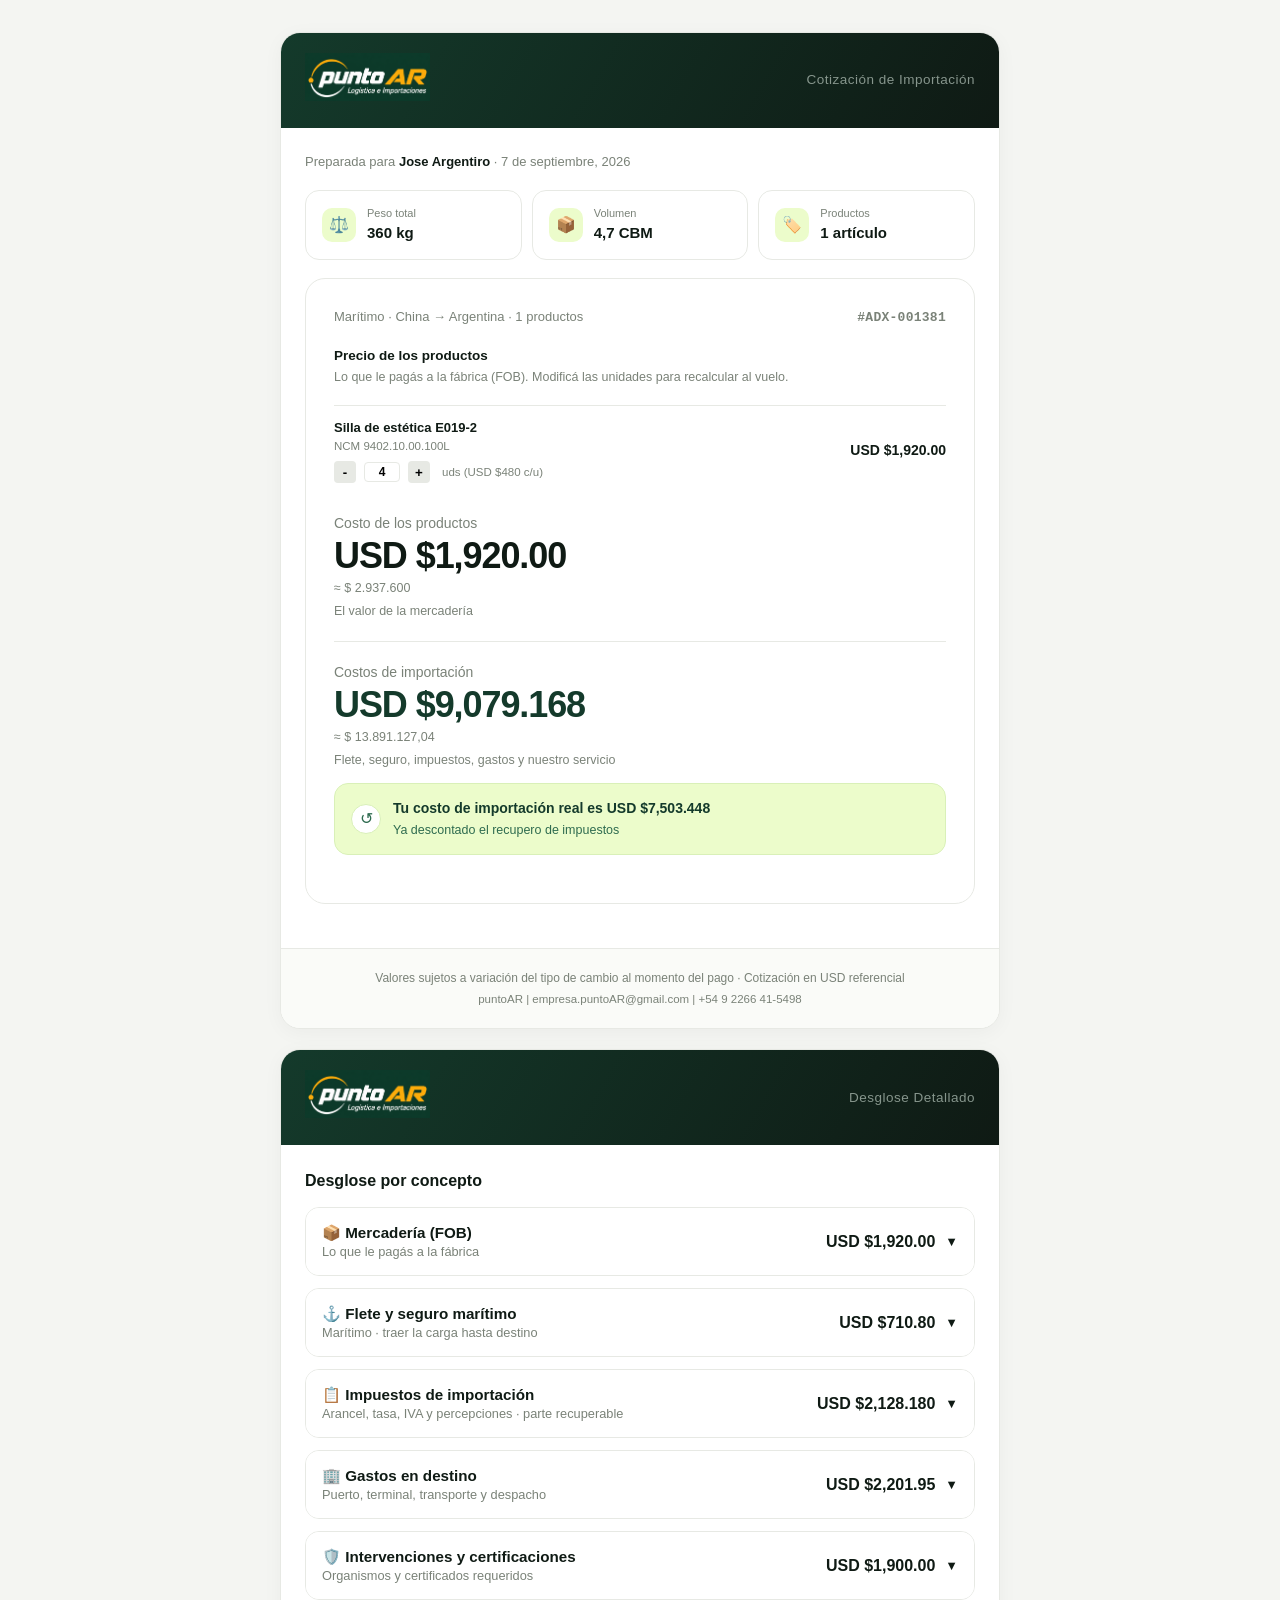
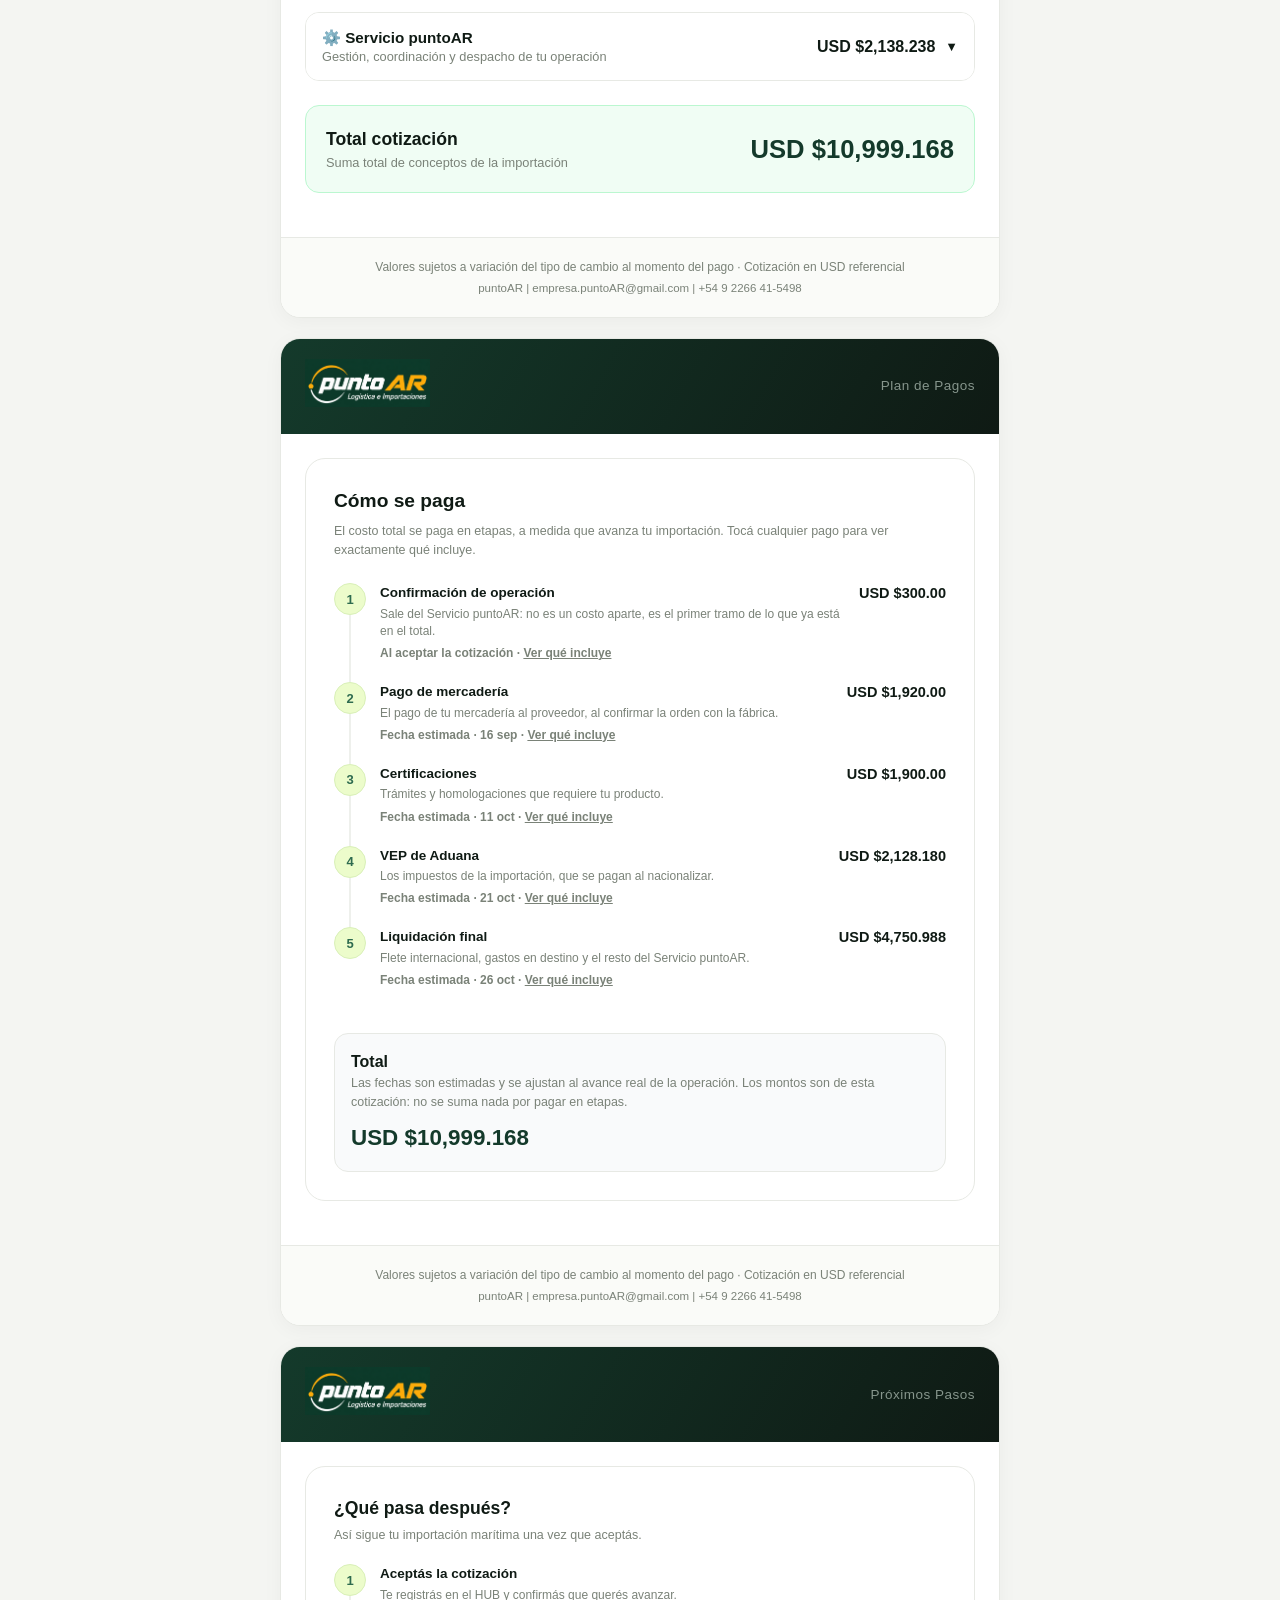
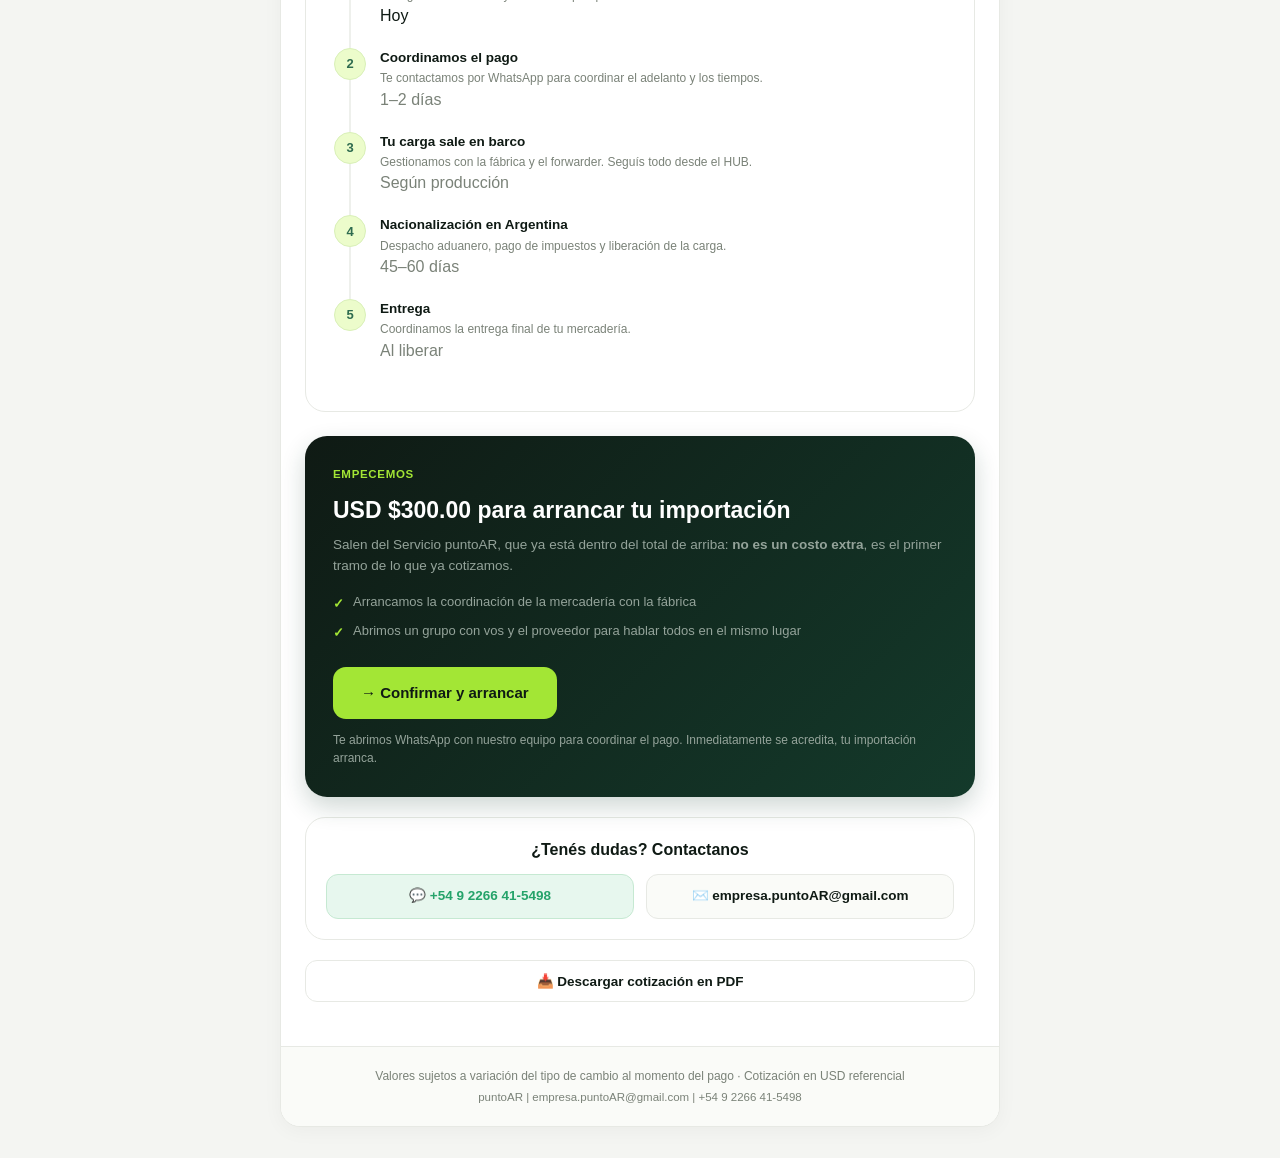
==== commit 10f47649: "Update index.html" ====
--- a/index.html
+++ b/index.html
@@ -277,7 +277,6 @@
                                     <div style="display: grid; gap: 6px; color: var(--text-muted);">
                                         <div>✓ Arrancamos la coordinación de la mercadería con la fábrica</div>
                                         <div>✓ Abrimos un grupo con vos y el proveedor para hablar todos en el mismo lugar</div>
-                                        <div>✓ Te damos acceso a la plataforma para seguir tu importación en tiempo real</div>
                                     </div>
                                     <div style="border-top: 1px dashed var(--border-color); margin-top: 10px; padding-top: 8px; font-size: 11.5px; color: var(--text-muted);">Sale del Servicio puntoAR, que ya está dentro del total de arriba. No se suma: se adelanta.</div>
                                 </div>
@@ -510,7 +509,7 @@
     </div>
 
     <!-- Cargar configuración primero y luego la lógica -->
-    <script src="config.js"></script>
-    <script src="app.js"></script>
+    <script src="config.js?v=2"></script>
+    <script src="app.js?v=2"></script>
 </body>
 </html>
